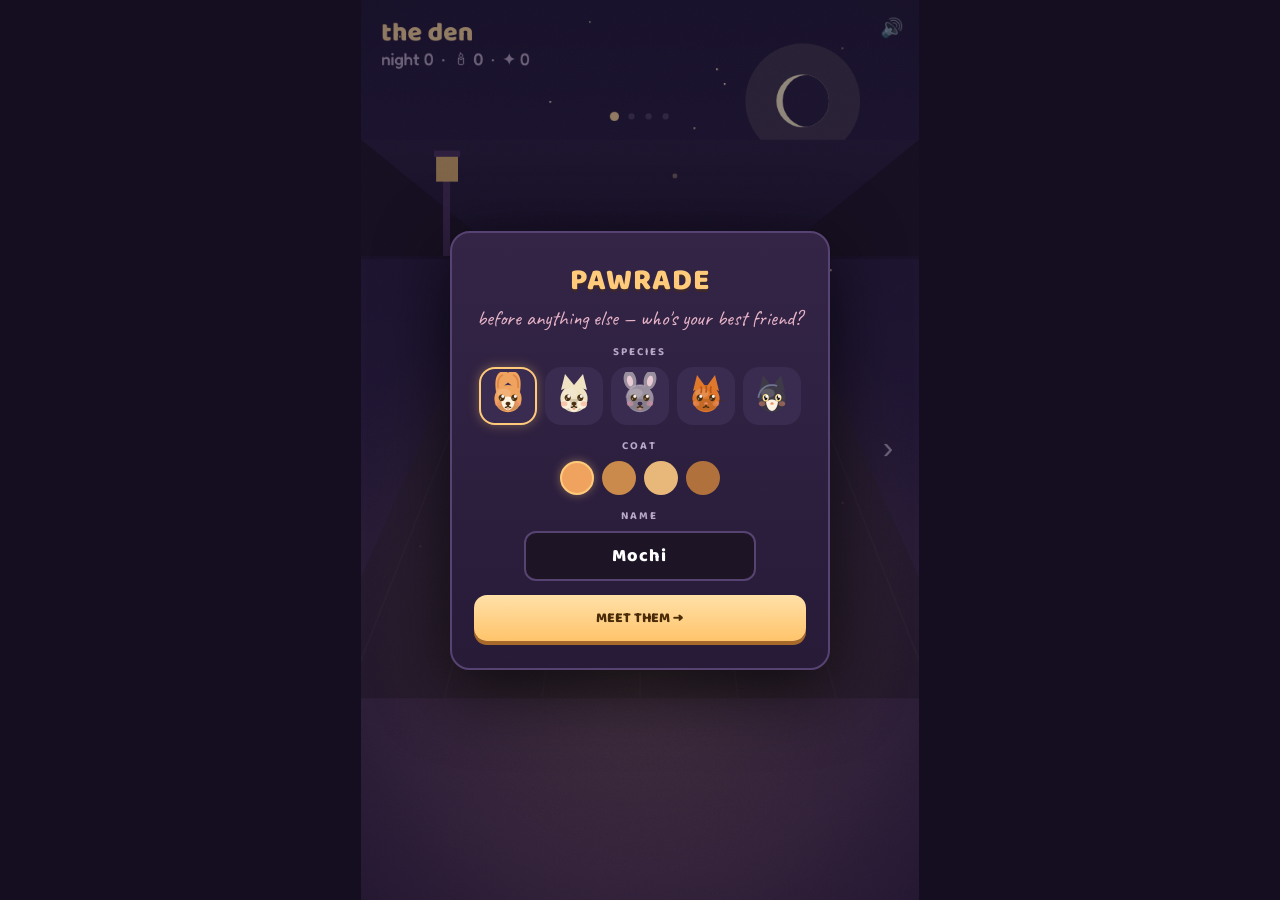
==== index.html @ 3a16ad2f "Cuteness pass on pets + fix den overlap/crowding - drawPet: big glossy catchlit eyes, rounder head, " ====
<!doctype html><html lang="en"><head><meta charset="utf-8"><meta name="viewport" content="width=device-width,initial-scale=1,maximum-scale=1,user-scalable=no"><title>PAWRADE - your pets, in a bedtime parade</title><meta property="og:title" content="PAWRADE"><meta property="og:description" content="The whole world gets the same parade of pets. Link them home. Tuck them in before the sleepies win."><link rel="preconnect" href="https://fonts.googleapis.com"><link href="https://fonts.googleapis.com/css2?family=Baloo+2:wght@600;700;800&family=Fredoka:wght@400;500;600&family=Caveat:wght@500;700&display=swap" rel="stylesheet"><style>:root { --honey:#ffca7a; --plum:#33244e; --deep:#1d1526; --ink:#f6efe6; --dim:#b9a9c9; --pink:#e8b4c8; --panel:#2a1d3d; --line:#574371; }
* { box-sizing:border-box; margin:0; padding:0; }
html,body { height:100%; overflow:hidden; }
body { background:#150e20; font-family:'Fredoka','Segoe UI',sans-serif; }
#game-root { position:fixed; inset:0; display:flex; align-items:center; justify-content:center; }
#stage { position:relative; }
#cv { display:block; width:100%; height:100%; touch-action:none; }
.fx { position:absolute; inset:0; pointer-events:none; }
#vig { background:radial-gradient(120% 96% at 50% 44%, transparent 55%, rgba(8,4,14,.55) 100%); }
#grain { opacity:.05; mix-blend-mode:overlay; }

/* ---- bottom action bar (den + play) ---- */
#bar { position:absolute; left:5%; right:5%; bottom:1.6%; display:flex; flex-direction:column; gap:6px; }
#whisper { position:absolute; left:5%; right:5%; bottom:20.5%; z-index:3; pointer-events:none; text-align:center; font-family:'Caveat',cursive; font-size:clamp(15px,2.6vh,24px); color:var(--pink); min-height:1.2em; opacity:.95; text-shadow:0 2px 8px rgba(0,0,0,.7); transition:opacity .6s; }
#whisper.den { bottom:34.6%; }
.bigbtn { border:none; border-radius:16px; padding:13px 0; text-align:center; font-family:'Baloo 2',sans-serif; font-weight:800; font-size:clamp(13px,2.2vh,18px); color:#4a2c08; background:linear-gradient(#ffe0a8,#ffc46b); box-shadow:0 5px 0 #a86a2a, 0 0 22px rgba(255,196,107,.3); cursor:pointer; transition:transform .09s; }
.bigbtn:active { transform:translateY(3px); box-shadow:0 2px 0 #a86a2a; }
.bigbtn.armed { background:linear-gradient(#ffb9c8,#e8879e); color:#4a0f22; box-shadow:0 5px 0 #a04a63, 0 0 24px rgba(232,135,158,.4); }
.bigbtn.soft { background:#3a2b50; color:#d9c9ea; box-shadow:0 4px 0 #241830; border:1.5px solid var(--line); font-size:clamp(11px,1.8vh,15px); padding:10px 0; }
.hidden { display:none !important; }
#bar-icons { display:flex; gap:6px; }
.iconbtn { flex:1; background:#3a2b50; border:1.5px solid var(--line); border-radius:14px; padding:7px 2px 6px; display:flex; flex-direction:column; align-items:center; gap:1px; cursor:pointer; box-shadow:0 3px 0 #241830; transition:transform .09s; }
.iconbtn:active { transform:translateY(2px); box-shadow:0 1px 0 #241830; }
.iconbtn .ic { font-size:clamp(17px,2.6vh,21px); line-height:1.1; }
.iconbtn .lb { font-size:clamp(9px,1.4vh,11px); color:var(--dim); font-family:'Baloo 2',sans-serif; font-weight:700; letter-spacing:.3px; }
#care { position:absolute; left:5%; right:5%; bottom:26%; display:flex; gap:8px; }
.chip { flex:1; background:rgba(42,29,61,.88); border:2px solid var(--line); border-radius:14px; padding:8px 4px; text-align:center; cursor:pointer; transition:transform .09s; }
.chip:active { transform:scale(.96); }
.chip .ic { font-size:20px; }
.chip .lb { font-size:10px; color:var(--dim); font-family:'Baloo 2',sans-serif; font-weight:700; letter-spacing:.5px; margin-top:2px; }
.chip.ready { border-color:var(--honey); box-shadow:0 0 12px rgba(255,202,122,.35); }
.chip.ready .lb { color:var(--honey); }

/* ---- modals: blankets, they unroll from below ---- */
.overlay { position:absolute; inset:0; display:flex; align-items:center; justify-content:center; z-index:6; background:rgba(13,8,21,.45); opacity:1; transition:opacity .3s; }
.overlay.hidden2 { opacity:0; pointer-events:none; }
.modal { background:linear-gradient(#342547,#271b38); color:var(--ink); border:2px solid var(--line); border-radius:20px; padding:24px 22px 20px; width:min(380px,90%); max-height:94%; overflow-y:auto; text-align:center; box-shadow:0 18px 70px rgba(0,0,0,.7); transform:translateY(0); transition:transform .45s cubic-bezier(.2,.9,.25,1.05); }
.overlay.hidden2 .modal { transform:translateY(60px); }
.logo { font-family:'Baloo 2',sans-serif; font-weight:800; font-size:30px; color:var(--honey); letter-spacing:1px; text-shadow:0 3px 0 rgba(74,44,8,.4); }
.tag { font-family:'Caveat',cursive; font-size:21px; color:var(--pink); margin-bottom:12px; }
.btn { display:block; width:100%; border:none; border-radius:13px; padding:12px 10px; font-family:'Baloo 2',sans-serif; font-weight:800; font-size:14px; cursor:pointer; margin:7px 0; transition:transform .09s; }
.btn:active { transform:translateY(2px); }
.btn.gold { background:linear-gradient(#ffe0a8,#ffc46b); color:#4a2c08; box-shadow:0 4px 0 #a86a2a; }
.btn.dim2 { background:#3a2b50; color:#d9c9ea; border:1.5px solid var(--line); box-shadow:0 3px 0 #241830; }
.howto { font-size:14px; color:#d9c9ea; text-align:left; line-height:1.6; margin:10px 2px 4px; }
.howto b { color:var(--honey); }
.bigscore { font-family:'Baloo 2',sans-serif; font-weight:800; font-size:52px; line-height:1.1; color:#fff; text-shadow:0 3px 0 #4a3563; }
.subline { font-size:15px; color:var(--dim); margin:2px 0 8px; }
.subline.hand { font-family:'Caveat',cursive; font-size:20px; color:var(--pink); }
.statrow { display:flex; justify-content:center; gap:24px; margin:10px 0 4px; }
.statrow .v { font-family:'Baloo 2',sans-serif; font-weight:800; font-size:24px; color:var(--ink); }
.statrow .k { font-size:10.5px; color:var(--dim); letter-spacing:1.5px; font-family:'Baloo 2',sans-serif; font-weight:700; }
.countdown { font-size:13px; color:var(--dim); margin-top:8px; }
#toast { position:absolute; bottom:13%; left:50%; transform:translateX(-50%); background:var(--panel); color:var(--ink); border:1.5px solid var(--honey); padding:9px 22px; border-radius:24px; font-size:15px; opacity:0; transition:opacity .3s; pointer-events:none; z-index:9; }
/* creator */
.crow { display:flex; gap:8px; justify-content:center; margin:6px 0 12px; flex-wrap:wrap; }
.copt { width:58px; height:58px; border-radius:16px; background:#3a2b50; border:2.5px solid transparent; cursor:pointer; display:flex; align-items:center; justify-content:center; }
.copt.on { border-color:var(--honey); box-shadow:0 0 12px rgba(255,202,122,.35); }
.copt canvas { width:48px; height:48px; }
.sw { width:34px; height:34px; border-radius:50%; border:2.5px solid transparent; cursor:pointer; }
.sw.on { border-color:var(--honey); box-shadow:0 0 10px rgba(255,202,122,.4); }
.fieldlbl { font-size:11px; color:var(--dim); font-family:'Baloo 2',sans-serif; font-weight:700; letter-spacing:2px; margin:10px 0 6px; }
#petname { background:#1d1526; border:2px solid var(--line); border-radius:12px; padding:9px 14px; font-family:'Baloo 2',sans-serif; font-weight:800; font-size:18px; color:#fff; text-align:center; width:70%; letter-spacing:1px; outline:none; }
#petname:focus { border-color:var(--honey); }
#shop-list { text-align:left; margin:6px 0; }
.shop-row { display:flex; align-items:center; justify-content:space-between; gap:10px; padding:9px 4px; border-bottom:1px solid #3c2f4e; }
.shop-row.want { background:rgba(255,217,160,.08); border-radius:10px; padding-left:8px; }
.shop-name { font-family:'Baloo 2',sans-serif; font-weight:700; font-size:14px; color:#f6efe6; }
.shop-blurb { font-family:'Fredoka',sans-serif; font-weight:400; font-size:11.5px; color:#b9a9c9; margin-top:1px; }
.shop-buy { flex:0 0 auto; font-family:'Baloo 2',sans-serif; font-weight:800; font-size:13px; padding:7px 12px; border-radius:10px; }
.shop-buy.ok { background:linear-gradient(#ffe0a8,#ffc46b); color:#4a2c08; cursor:pointer; box-shadow:0 3px 0 #a86a2a; }
.shop-buy.no { background:#2a2038; color:#6d6080; }
.shop-buy.owned { background:transparent; color:#8fd0a4; }
#slot-choices { display:flex; gap:10px; justify-content:center; margin:12px 0; }
.slot-choice { width:100px; height:100px; border-radius:14px; background:#2a1d3d; border:2px solid var(--line); cursor:pointer; transition:transform .09s; }
.slot-choice:active { transform:scale(.95); }
.slot-choice.on { border-color:var(--honey); box-shadow:0 0 14px rgba(255,202,122,.45); }
#wardrobe-list { display:flex; flex-wrap:wrap; gap:7px; justify-content:center; margin:6px 0; }
.ward-chip { display:flex; flex-direction:column; align-items:center; gap:3px; padding:8px 10px; border-radius:12px; background:#2a1d3d; border:2px solid var(--line); cursor:pointer; min-width:88px; transition:transform .08s; }
.ward-chip:active { transform:scale(.95); }
.ward-chip.worn { border-color:var(--honey); box-shadow:0 0 12px rgba(255,202,122,.35); }
.ward-chip.previewing { border-color:#7fb8e8; border-style:dashed; box-shadow:0 0 12px rgba(127,184,232,.35); }
.ward-name { font-family:'Baloo 2',sans-serif; font-weight:700; font-size:12.5px; color:#f6efe6; }
.ward-badge { font-family:'Baloo 2',sans-serif; font-weight:800; font-size:11px; padding:2px 8px; border-radius:8px; }
.ward-badge.ok { background:transparent; color:#8fd0a4; }
.ward-badge.buy { background:linear-gradient(#ffe0a8,#ffc46b); color:#4a2c08; }
.ward-badge.no { background:#2a2038; color:#6d6080; }
.ward-badge.lock { background:#2a2038; color:#8f7bb0; }
.tutpulse { animation:tutpulse 1.1s ease-in-out infinite !important; }
@keyframes tutpulse { 0%,100% { box-shadow:0 0 0 0 rgba(255,217,160,.0), 0 4px 0 #a86a2a; transform:scale(1); } 50% { box-shadow:0 0 26px 6px rgba(255,217,160,.55), 0 4px 0 #a86a2a; transform:scale(1.04); } }
</style></head><body><div id="game-root">
  <div id="stage">
    <canvas id="cv" width="720" height="1160"></canvas>
    <div class="fx" id="grain"></div>
    <div class="fx" id="vig"></div>

    <div id="care" class="hidden">
      <div class="chip" id="chip-feed"><div class="ic">&#127831;</div><div class="lb">FEED</div></div>
      <div class="chip" id="chip-play"><div class="ic">&#129526;</div><div class="lb">PLAY</div></div>
      <div class="chip" id="chip-gift"><div class="ic">&#127873;</div><div class="lb">GIFT</div></div>
    </div>

    <div id="whisper"></div>
    <div id="bar">
      <button class="bigbtn hidden" id="btn-parade">&#128062; TODAY'S PAWRADE #<span id="day-num"></span></button>
      <button class="bigbtn hidden" id="btn-map">&#127968; THE NEIGHBORHOOD</button>
      <div id="bar-icons" class="hidden">
        <button class="iconbtn" id="btn-wardrobe"><span class="ic">&#128087;</span><span class="lb">wardrobe</span></button>
        <button class="iconbtn" id="btn-dreams"><span class="ic">&#128214;</span><span class="lb">dreams</span></button>
        <button class="iconbtn" id="btn-shop"><span class="ic">&#128715;</span><span class="lb">furnish</span><span id="shop-dl" hidden>0</span></button>
        <button class="iconbtn" id="btn-practice"><span class="ic">&#127769;</span><span class="lb">stroll</span><span class="lb" id="stroll-hearts" style="color:#7fb8e8;font-size:10px;letter-spacing:1px"></span></button>
      </div>
      <button class="bigbtn hidden" id="btn-tuck">&#128716; TUCK THEM IN &middot; 0</button>
    </div>

    <div class="overlay hidden2" id="night-ov">
      <div class="modal">
        <div class="logo" id="night-title" style="font-size:24px">NIGHT 1</div>
        <div class="tag" id="night-obj">objective</div>
        <div id="night-moons" style="font-size:30px;letter-spacing:6px;margin:4px 0">&middot;&middot;&middot;</div>
        <div class="subline" id="night-best"></div>
        <button class="btn gold" id="btn-night-play">&#128062; PLAY THIS NIGHT</button>
        <button class="btn dim2" id="btn-night-close">back to the map</button>
      </div>
    </div>

    <div class="overlay hidden2" id="demo-ov">
      <div class="modal" style="width:min(400px,92%)">
        <canvas id="demo-cv" width="360" height="230" style="width:100%;border-radius:16px;display:block"></canvas>
        <div class="logo" id="demo-title" style="font-size:21px;margin-top:12px">the parade</div>
        <div class="subline hand" id="demo-line" style="font-size:19px;min-height:2.2em">&nbsp;</div>
        <div id="demo-dots" style="letter-spacing:8px;font-size:15px;color:#8f7bb0;margin:2px 0 8px">&bull; &bull; &bull; &bull;</div>
        <button class="btn gold" id="demo-next">next &#8594;</button>
        <button class="btn dim2" id="demo-skip" style="padding:8px;font-size:12px">skip the tour</button>
      </div>
    </div>

    <div class="overlay hidden2" id="wardrobe-ov">
      <div class="modal" style="width:min(400px,92%)">
        <div class="logo" id="wardrobe-title" style="font-size:21px">the wardrobe</div>
        <canvas id="wardrobe-cv" width="200" height="180" style="width:200px;height:180px;display:block;margin:8px auto;border-radius:16px"></canvas>
        <div id="wardrobe-preview-bar" class="hidden" style="display:flex;gap:8px;justify-content:center;margin:0 0 8px">
          <button class="btn dim2" id="wardrobe-put-back" style="margin:0;flex:1;padding:9px">put it back</button>
          <button class="btn gold" id="wardrobe-confirm-buy" style="margin:0;flex:1;padding:9px">buy &middot; &#10022; <span id="wardrobe-buy-cost">0</span></button>
        </div>
        <div id="wardrobe-list"></div>
        <button class="btn dim2" id="wardrobe-close" style="margin-top:10px">done</button>
      </div>
    </div>

    <div class="overlay hidden2" id="founder-ov">
      <div class="modal" style="width:min(400px,92%)">
        <div class="logo" style="font-size:22px">the founder pack &#128155;</div>
        <div id="founder-body">
          <div class="tag">one&#8209;time &middot; $3.99 &middot; yours forever</div>
          <div class="howto">
            <b>the founder crown</b> &mdash; a little gold, always.<br>
            <b>a golden den</b> &mdash; your whole home glows.<br>
            <b>the founder paw</b> &mdash; &#128062;&#128155; on every story you share.<br>
            <b>our whole thanks</b> &mdash; you keep the lanterns lit.
          </div>
          <div class="subline" style="margin:8px 2px">no loot boxes. no paid energy. no ads. no pay&#8209;to&#8209;win &mdash; ever. just this, once.</div>
          <div class="subline hand" style="font-size:16px">get your code at <b id="founder-url">pawrade.pages.dev/founder</b>, then paste it:</div>
          <input id="founder-code" maxlength="24" placeholder="PAW-XXXXX" autocomplete="off" style="background:#1d1526;border:2px solid #574371;border-radius:12px;padding:9px 14px;font-family:'Baloo 2',sans-serif;font-weight:800;font-size:16px;color:#fff;text-align:center;width:70%;letter-spacing:2px;outline:none;margin:6px 0;text-transform:uppercase">
          <button class="btn gold" id="founder-redeem">redeem</button>
          <div class="subline hand" id="founder-msg" style="min-height:1.3em;margin-top:4px"></div>
        </div>
        <div id="founder-thanks" class="hidden">
          <div class="tag hand" style="font-size:23px">you&rsquo;re a founder. thank you &mdash; truly. &#128155;</div>
          <div class="howto">the founder crown is in your wardrobe, your den glows gold, and every story you share wears the founder paw.</div>
        </div>
        <button class="btn dim2" id="founder-close" style="margin-top:10px">close</button>
      </div>
    </div>

    <div class="overlay hidden2" id="slot-ov">
      <div class="modal" style="width:min(400px,92%)">
        <div class="logo" id="slot-title" style="font-size:21px">the rug</div>
        <div class="tag" id="slot-cost">&#10022; 40 &middot; pick a style</div>
        <div id="slot-choices">
          <canvas class="slot-choice" data-i="0" width="100" height="100"></canvas>
          <canvas class="slot-choice" data-i="1" width="100" height="100"></canvas>
          <canvas class="slot-choice" data-i="2" width="100" height="100"></canvas>
        </div>
        <button class="btn dim2" id="slot-close">not now</button>
      </div>
    </div>

    <div class="overlay hidden2" id="dreams-ov">
      <div class="modal" style="width:min(400px,92%)">
        <div class="logo" style="font-size:22px">the dreams</div>
        <div class="tag">everyone you can raise &mdash; and the ones still to come.</div>
        <canvas id="dreams-cv" width="360" height="500" style="width:100%;border-radius:14px;display:block;margin:6px 0"></canvas>
        <div class="subline" id="dreams-sub"></div>
        <div class="subline hand" id="dreams-hint" style="font-size:17px;min-height:1.2em"></div>
        <button class="btn dim2" id="btn-dreams-close" style="margin-top:8px">back to the den</button>
      </div>
    </div>

    <div class="overlay hidden2" id="shop-ov">
      <div class="modal">
        <div class="logo" style="font-size:22px">the den shop</div>
        <div class="tag" id="shop-dl2">&#10022; 0 dreamlight</div>
        <div id="shop-list"></div>
        <button class="btn dim2" id="btn-shop-close" style="margin-top:12px">back to the den</button>
      </div>
    </div>

    <div class="overlay hidden2" id="creator-ov">
      <div class="modal">
        <div class="logo">PAWRADE</div>
        <div class="tag">before anything else &mdash; who's your best friend?</div>
        <div class="fieldlbl">SPECIES</div>
        <div class="crow" id="c-species"></div>
        <div class="fieldlbl">COAT</div>
        <div class="crow" id="c-coat"></div>
        <div class="fieldlbl">NAME</div>
        <input id="petname" maxlength="12" value="Mochi" autocomplete="off">
        <button class="btn gold" id="btn-meet" style="margin-top:14px">MEET THEM &#8594;</button>
      </div>
    </div>

    <div class="overlay hidden2" id="end-ov">
      <div class="modal">
        <div class="logo" id="end-title" style="font-size:24px">TUCKED IN</div>
        <div class="subline" id="end-run"></div>
        <div class="bigscore" id="end-score">0</div>
        <div class="subline hand" id="end-note"></div>
        <div class="subline" id="end-parade"></div>
        <div class="statrow">
          <div><div class="v" id="st-days">0</div><div class="k">NIGHTS</div></div>
          <div><div class="v" id="st-streak">0</div><div class="k">STREAK</div></div>
          <div><div class="v" id="st-best">0</div><div class="k">BEST</div></div>
        </div>
        <button class="btn gold" id="btn-copy">&#128203; COPY TONIGHT'S STORY</button>
        <button class="btn gold hidden" id="btn-end-map">&#127968; THE NEIGHBORHOOD &#8594;</button>
        <button class="btn dim2" id="btn-again">another stroll</button>
        <button class="btn dim2" id="btn-home">back to the den</button>
        <div class="countdown" id="end-count"></div>
      </div>
    </div>

    <div class="overlay hidden2" id="leave-ov">
      <div class="modal" style="width:min(360px,90%)">
        <div class="logo" id="leave-title" style="font-size:21px">leave for now?</div>
        <div class="tag" id="leave-note">nothing lost &mdash; come back whenever.</div>
        <button class="btn dim2" id="leave-stay">keep playing</button>
        <button class="btn gold" id="leave-go">leave</button>
      </div>
    </div>

    <div class="overlay hidden2" id="glowup-ov">
      <div class="modal" style="width:min(380px,92%)">
        <div class="logo" style="font-size:21px" id="glowup-title">the glow-up</div>
        <canvas id="glowup-cv" width="300" height="170" style="width:100%;border-radius:14px;display:block;margin:8px 0"></canvas>
        <div class="subline hand" id="glowup-line" style="font-size:17px"></div>
        <button class="btn gold" id="glowup-copy">&#128203; copy their story</button>
        <button class="btn dim2" id="glowup-close">aww &#128155;</button>
      </div>
    </div>

    <div class="overlay hidden2" id="rescue-ov">
      <div class="modal">
        <div class="tag" style="font-size:24px" id="rescue-head">someone's outside&hellip;</div>
        <canvas id="rescue-cv" width="280" height="200" style="width:100%;border-radius:14px"></canvas>
        <div class="subline hand" id="rescue-line" style="margin-top:8px"></div>
        <input id="rescuename" maxlength="12" value="Penguin" autocomplete="off" style="background:#1d1526;border:2px solid #574371;border-radius:12px;padding:8px 14px;font-family:'Baloo 2',sans-serif;font-weight:800;font-size:16px;color:#fff;text-align:center;width:60%;outline:none;margin-top:6px">
        <button class="btn gold" id="btn-adopt" style="margin-top:12px">&#127968; TAKE THEM HOME</button>
      </div>
    </div>

    <div id="toast"></div>
  </div>
</div>
<script>var SPRITES={};/* PAWRADE - Phase A+M+Sleepies. Built under the Craft Bible.
   Link-to-MERGE core: paths hug into the next growth stage. Final stages graduate to the den.
   THE SLEEPIES are the antagonist: yawns drift, pets doze, merges wake neighbors, a full nap ends the run.
   Zero backend, zero runtime tokens, outcomes deterministic per play. Corgis 8% slower (the legs). */
(function () {
'use strict';

// ============ CONFIG ============
var W = 720, H = 1160;
var COLS = 6, ROWS = 7, CELL = 96, GRID_X = (W - COLS * CELL) / 2, GRID_Y = 258;
var DECK_SIZE = 84, MIN_CHAIN = 3;
var EPOCH_Y = 2026, EPOCH_M = 6, EPOCH_D = 9;
var BREEDS = ['corgi', 'shiba', 'frenchie', 'tabby', 'tux'];
var VOID_RATE = 0.035;
var STAGE_MULT = [0, 1, 3, 9];
var STAGE_R = [0, 32, 40, 47];
var STAGE_NAME = {
  corgi:   ['', 'pup', 'corgi', 'THE LOAF'],
  shiba:   ['', 'pup', 'shiba', 'CLOUD'],
  frenchie:['', 'pup', 'frenchie', 'THE GREMLIN'],
  tabby:   ['', 'kitten', 'cat', 'LONGCAT'],
  tux:     ['', 'kitten', 'cat', 'THE CHAIRMAN']
};
var YAWN_EVERY = 3;          // every 3rd merge, a yawn drifts through
var YAWN_TARGETS = 2;        // pets it touches
var NAP_FRAC = 0.62;         // this fraction asleep = the nap wins
// five breeds, five color FAMILIES (the three-oranges fix): corgi marmalade / shiba pale-cream / tabby deep-ginger / frenchie grey / tux black
var COATS = {
  corgi:   [['#f0a35e','#d9854a'], ['#c98a4b','#a86a34'], ['#e8b87a','#c49356'], ['#b0713d','#8f5628']],
  shiba:   [['#f0e3c4','#d4c199'], ['#d9853f','#b5662a'], ['#f7efd8','#dccdaa'], ['#3a3540','#28242e']],
  frenchie:[['#9a8f9e','#75697d'], ['#5a5560','#443f4a'], ['#c9bcc7','#a396a8'], ['#8a6a4a','#6e5238']],
  tabby:   [['#e0782c','#b8571a'], ['#a8a4ae','#8a8694'], ['#c9884a','#a86a34'], ['#e8e0d0','#c4bcae']],
  tux:     [['#3f3a48','#2a2732'], ['#3a3540','#2a2530'], ['#443c4a','#302a36'], ['#28242e','#1a1720']]
};
var RIMLIGHT = { tux: 'rgba(160,180,220,.5)', voidcat: 'rgba(160,180,220,.4)', frenchie: 'rgba(220,210,225,.35)' };
// featured breed night \u2014 deterministic, worldwide. featured breed makes up ~42% of tonight's deck (graduation becomes reachable)
function featuredBreed() { return BREEDS[dayNumber() % BREEDS.length]; }
var FURNITURE = [
  { id: 'rug',    name: 'the fireplace rug',  cost: 40,  blurb: 'woven, warm, immediately claimed.' },
  { id: 'fern',   name: 'the window fern',    cost: 60,  blurb: 'nobody waters it. it thrives anyway.' },
  { id: 'lamp',   name: 'the reading lamp',   cost: 90,  blurb: 'a second little pool of warm.' },
  { id: 'cushion',name: 'the good cushion',   cost: 150, blurb: 'there will be arguments over this.' },
  { id: 'hearth', name: 'the hearth',         cost: 250, blurb: 'the den finally has a heartbeat.' }
];
// ============ THE RESCUE RITUAL ============
// vulnerable, never suffering (law: no sickness/pain/danger). the arc is TRUST, not survival \u2014 a multi-day
// comeback loop that fills once per real day you show up, not something that can be rushed or lost.
var RESCUE_POOL = [
  { breed: 'tux',      coat: 0, suggest: 'Penguin', trait: null,
    found: 'a soggy little tuxedo cat, found under the porch. she has opinions about the rain.' },
  { breed: 'corgi',    coat: 0, suggest: 'Biscuit',  trait: null,
    found: 'a corgi pup who won\u2019t stop watching you from behind the fence. hasn\u2019t decided about you yet.' },
  { breed: 'shiba',    coat: 0, suggest: 'Maple',    trait: null,
    found: 'a shiba hiding in the hedge, one ear still full of leaves. very suspicious of the whole situation.' },
  { breed: 'tabby',    coat: 0, suggest: 'Ginger',   trait: 'patch',
    found: 'a scruffy one-eyed tabby, keeping a very dashing watch from a safe distance.' },
  { breed: 'frenchie', coat: 0, suggest: 'Waffle',   trait: 'cart',
    found: 'a frenchie pup with a determined little wobble in her back legs. zero patience for pity.' },
  { breed: 'voidcat',  coat: 0, suggest: 'Whisper',  trait: null,
    found: 'something small and dark, watching from the shadows. she blinks first, eventually.' }
];
function rescueStage(trust) { return trust >= 85 ? 3 : trust >= 55 ? 2 : trust >= 25 ? 1 : 0; } // hiding / watching / approaching / home
var RESCUE_STAGE_WORD = ['still hiding', 'watching you', 'coming closer', 'home, for good \ud83d\udc9b'];
var pendingArrivalProfile = null, pendingGlowRescue = -1, curFeaturedRescue = -1;
var DEN_RESCUE_X = 566, DEN_RESCUE_Y = 688;
function nextRescueProfile() { return RESCUE_POOL[Math.min(save.rescues.length, RESCUE_POOL.length - 1)]; }
// once per REAL calendar day the daily is completed \u2014 ties the arc to actually coming back, not to grinding
function advanceRescueRitual() {
  if (!save.rescues.length) { pendingArrivalProfile = RESCUE_POOL[0]; return; }
  if (save.rescues.length < RESCUE_POOL.length && save.nightsPlayed % 5 === 0) { pendingArrivalProfile = nextRescueProfile(); }
  for (var i = 0; i < save.rescues.length; i++) {
    var r = save.rescues[i];
    if (r.trust < 100) {
      r.trust = Math.min(100, r.trust + 22);
      if (r.trust >= 85 && !r.homeCelebrated) { r.homeCelebrated = true; pendingGlowRescue = i; }
      break; // only the OLDEST still-growing trust advances \u2014 they settle in one at a time
    }
  }
  persist();
}
var SCALE_HZ = [349.23, 392.0, 440.0, 523.25, 587.33, 698.46, 784.0, 880.0, 1046.5];
var WHISPERS = {
  denDay:   ['the den smells like warm bread today.', 'somebody hid the yarn again.', 'a good day for growing, probably.'],
  denNight: ['everyone is pretending to be asleep.', 'the lantern hums its one note.', 'the moon checked in on the den. all fine.'],
  boardStart: ['the whole world got these exact friends today.', 'everyone starts small tonight. everyone.'],
  strollStart: ['the strays are lining up for a stroll.'],
  linkBig:  ['that is a lot of paws holding paws.', 'the hug is getting ambitious.'],
  yawn:     ['a yawn drifts by...', 'someone started it. now look.', 'the sleepies are spreading.'],
  wake:     ['the hug woke the neighbors. they have opinions.', 'up! up! there is growing to do.'],
  sleepyBoard: ['the room is getting very sleepy...', 'so many little snores.'],
  armDeck:  ['...the night is still young.', '...there are friends left in the crowd.'],
  armStage: ['...{X} is one hug away.'],
  armLast:  ['...quit now? with one hug left?'],
  nap:      ['the nap won. it usually does, eventually.', 'everyone is asleep. it is honestly adorable. half the pot though.'],
  tucked:   ['smart. warm. a little boring. perfect.', 'the blanket does its one great trick.'],
  grown:    ['three {a} hugged so hard they became a {b}.'],
  graduated: ['{X} is complete. they are going home.'],
  featured: ['tonight the {X}s came out in force.', 'a good night to raise a {X}.'],
  star:     ['a lucky star settled in. run a hug through it.', 'ooh \u2014 a wishing star. quick, before it drifts off.'],
  starHit:  ['the wishing star DOUBLED it. \u2726\u2726'],
  beatBot:  ['you out-hugged the sleepy bot. \ud83c\udfc6', 'the bot naps in shame.'],
  loseBot:  ['the sleepy bot got you tonight. get it tomorrow.']
};

// ============ STORAGE ============
var store = (function () {
  var mem = {};
  function get(k, d) { try { var v = localStorage.getItem(k); return v === null ? d : JSON.parse(v); } catch (e) { return (k in mem) ? mem[k] : d; } }
  function set(k, v) { try { localStorage.setItem(k, JSON.stringify(v)); } catch (e) { mem[k] = v; } }
  return { get: get, set: set };
})();
var SAVE_KEY = 'pawrade-v1';
var save = store.get(SAVE_KEY, {
  pet: null, rescues: [], streak: 0, lastDay: 0, nightsPlayed: 0, best: 0, bestParade: 0,
  dreamlight: 0, muted: false, daily: {}, care: { feed: 0, play: 0, gift: 0 }
});
// migrate: old builds stored save.nights as a play-counter number; it is now the Neighborhood map
if (typeof save.nights === 'number') { save.nightsPlayed = save.nights; save.nights = {}; }
save.nightsPlayed = save.nightsPlayed || 0;
save.graduates = save.graduates || {};   // breed -> count (they live in the den)
save.furniture = save.furniture || {};   // id -> true (owned den decor)
save.nights = (save.nights && typeof save.nights === 'object') ? save.nights : {}; // night id -> { moons, best }
save.seen = save.seen || {};             // 'breed+stage' -> true (the dreams album)
save.rooms = save.rooms || { den: true };// unlocked rooms of the home
save.home = save.home || {};             // roomId -> { slotId: styleIndex }  (placed decor)
save.owned = save.owned || {};           // accessoryId -> true (wardrobe you own)
save.albumRewards = save.albumRewards || {}; // breed -> true (stage-3 reward claimed)
save.legends = save.legends || {};       // legendId -> true (one-of-a-kind friends)
save.rareGrads = save.rareGrads || {};   // breed -> coatIdx (rare-coat majestic raised)
save.botBeats = save.botBeats || 0;      // dailies where you out-hugged the bot (gilded corgi chase)
if (save.strollEnergy == null) save.strollEnergy = 3;   // stroll hearts \u2014 daily & the neighborhood are ALWAYS unlimited, only strolls tucker out
if (save.strollEnergyT == null) save.strollEnergyT = Date.now();
if (save.founder === undefined) save.founder = false; // the one-time founder pack (supporter)
if (save.pet) { if (save.pet.mood == null) save.pet.mood = 82; if (save.pet.moodT == null) save.pet.moodT = Date.now(); if (save.pet.bond == null) save.pet.bond = 0; }
if (save.demoSeen === undefined) save.demoSeen = false;
if (save.tutDone === undefined) save.tutDone = false;
// migrate: rescues adopted before the trust arc existed are grandfathered in as already-home (fair \u2014 they were never asked to wait)
for (var mri = 0; mri < save.rescues.length; mri++) { var mr = save.rescues[mri]; if (mr.trust == null) mr.trust = 100; if (mr.homeCelebrated == null) mr.homeCelebrated = true; if (mr.trait === undefined) mr.trait = null; }
function persist() { store.set(SAVE_KEY, save); }

// ============ RNG / TIME ============
function hashStr(s) { var h = 1779033703 ^ s.length; for (var i = 0; i < s.length; i++) { h = Math.imul(h ^ s.charCodeAt(i), 3432918353); h = (h << 13) | (h >>> 19); } return (h >>> 0); }
function mulberry32(a) { return function () { a |= 0; a = (a + 0x6D2B79F5) | 0; var t = Math.imul(a ^ (a >>> 15), 1 | a); t = (t + Math.imul(t ^ (t >>> 7), 61 | t)) ^ t; return ((t ^ (t >>> 14)) >>> 0) / 4294967296; }; }
function startOfToday() { var n = new Date(); return new Date(n.getFullYear(), n.getMonth(), n.getDate()).getTime(); }
function dayNumber() { return Math.max(1, Math.floor((startOfToday() - new Date(EPOCH_Y, EPOCH_M, EPOCH_D).getTime()) / 864e5) + 1); }
function isNight() { var h = new Date().getHours(); return h >= 21 || h < 6; }
function moonPhase() { var synodic = 29.53058867; var days = (Date.now() - Date.UTC(2000, 0, 6, 18, 14)) / 864e5; return ((days / synodic) % 1 + 1) % 1; }
function pick(rng, arr) { return arr[Math.floor(rng() * arr.length)]; }
function whisperOf(pool) { return pool[Math.floor(Math.random() * pool.length)]; }

// ============ AUDIO ============
var AC = null, master = null, lastThud = 0;
function audio() {
  if (save.muted) return null;
  if (!AC) { try { AC = new (window.AudioContext || window.webkitAudioContext)(); master = AC.createGain(); master.gain.value = 0.42; master.connect(AC.destination); } catch (e) { return null; } }
  if (AC.state === 'suspended') AC.resume();
  return AC;
}
function mallet(freq, when, gain, dur) {
  var ac = audio(); if (!ac) return;
  var t0 = ac.currentTime + (when || 0);
  var lull = isNight();
  if (lull) { gain = (gain || 0.2) * 0.7; dur = (dur || 0.5) * 1.5; }
  var o = ac.createOscillator(), o2 = ac.createOscillator(), g = ac.createGain(), f = ac.createBiquadFilter();
  o.type = 'triangle'; o.frequency.value = freq;
  o2.type = 'sine'; o2.frequency.value = freq * 2.004;
  f.type = 'lowpass'; f.frequency.value = lull ? 1400 : 3800;
  g.gain.setValueAtTime(0.0001, t0);
  g.gain.linearRampToValueAtTime(gain || 0.2, t0 + 0.006);
  g.gain.exponentialRampToValueAtTime(0.0001, t0 + (dur || 0.5));
  o.connect(g); o2.connect(g); g.connect(f); f.connect(master);
  o.start(t0); o2.start(t0); o.stop(t0 + (dur || 0.5) + 0.05); o2.stop(t0 + (dur || 0.5) + 0.05);
}
function noisePuff(when, gain, freq) {
  var ac = audio(); if (!ac) return;
  var t0 = ac.currentTime + (when || 0);
  var len = Math.floor(ac.sampleRate * 0.09), buf = ac.createBuffer(1, len, ac.sampleRate), d = buf.getChannelData(0);
  for (var i = 0; i < len; i++) d[i] = (Math.random() * 2 - 1) * (1 - i / len);
  var src = ac.createBufferSource(); src.buffer = buf;
  var f = ac.createBiquadFilter(); f.type = 'bandpass'; f.frequency.value = freq || 800;
  var g = ac.createGain(); g.gain.value = gain || 0.12;
  src.connect(f); f.connect(g); g.connect(master); src.start(t0);
}
var VOICE = {
  corgi: function (st) { mallet(174.6 / (st || 1), 0, 0.22, 0.14); noisePuff(0, 0.06, 400); },
  shiba: function () { mallet(261.6, 0, 0.14, 0.12); mallet(329.6, 0.07, 0.1, 0.12); },
  frenchie: function () { noisePuff(0, 0.16, 600); noisePuff(0.09, 0.1, 450); },
  tabby: function () { mallet(392, 0, 0.12, 0.16); mallet(523.25, 0.08, 0.12, 0.2); },
  tux: function () { mallet(440, 0, 0.1, 0.3); },
  voidcat: function () { /* the silence IS the joke */ }
};
function uiTick() { mallet(SCALE_HZ[2], 0, 0.08, 0.18); }
function yawnSound() { mallet(196, 0, 0.1, 0.9, true); mallet(147, 0.3, 0.08, 1.1); }
function wakeSound() { mallet(587, 0, 0.1, 0.12); mallet(698, 0.06, 0.1, 0.14); }
function mergeChord(stage) { var base = stage === 3 ? 2 : (stage === 2 ? 1 : 0); mallet(SCALE_HZ[base], 0, 0.18, 0.5); mallet(SCALE_HZ[base + 2], 0.05, 0.16, 0.55); mallet(SCALE_HZ[base + 4], 0.1, 0.14, 0.7); }

// ============ CANVAS / STAGE ============
var cv = document.getElementById('cv'), ctx = cv.getContext('2d');
var stage = document.getElementById('stage');
function fit() { var s = Math.min(window.innerWidth / W, window.innerHeight / H); stage.style.width = (W * s) + 'px'; stage.style.height = (H * s) + 'px'; }
window.addEventListener('resize', fit); fit();
function toWorld(e) { var r = cv.getBoundingClientRect(); return { x: (e.clientX - r.left) * (W / r.width), y: (e.clientY - r.top) * (H / r.height) }; }
(function grain() {
  var g = document.createElement('canvas'); g.width = 160; g.height = 160;
  var gc = g.getContext('2d'), im = gc.createImageData(160, 160);
  for (var i = 0; i < im.data.length; i += 4) { var v = 120 + Math.random() * 135; im.data[i] = v; im.data[i + 1] = v; im.data[i + 2] = v; im.data[i + 3] = 255; }
  gc.putImageData(im, 0, 0);
  document.getElementById('grain').style.background = 'url(' + g.toDataURL() + ')';
})();

// ============ SPRITES (build-time baked art; empty object = 100% parametric fallback) ============
var SPR = (typeof SPRITES !== 'undefined') ? SPRITES : {};
var sprImgs = {};
var SPRITE_BOX = 3.2;    // sprite draw box, in multiples of r
var SPRITE_CY = -0.33;   // vertical centering (parametric pets' visual center sits above origin: tall ears)
function decodeSprites() { for (var k in SPR) { var im = new Image(); im.src = SPR[k]; sprImgs[k] = im; } }

// ============ PET RENDERER ============
// o: {breath, blinkL, blinkR, pupil, sleeping, sad, wet, tilt, stage}
function drawPet(c, breed, coatIdx, x, y, r, o) {
  o = o || {};
  var st = o.stage || 1;
  var coat = o.coatO ? o.coatO : ((breed === 'voidcat') ? ['#232030', '#161320'] : (COATS[breed] ? COATS[breed][coatIdx || 0] : ['#ccc', '#999']));
  var C1 = coat[0], C2 = coat[1];
  var ink = (breed === 'tux' || breed === 'voidcat') ? '#fdf3e0' : '#4a3010';
  var breath = 1 + (o.breath || 0) * 0.02;
  c.save(); c.translate(x, y); c.rotate(o.tilt || 0); c.scale(breath, breath);
  var e = r / 20;
  // ---- illustrated sprite path: baked art wins; parametric below is the fallback ----
  // sleeping pets need their own '<key>s' variant (eyes closed) \u2014 mixed art reads wrong
  var sk = breed + st + (o.sleeping ? 's' : '');
  var si = sprImgs[sk];
  // legends (coatO) and rare coats stay parametric until dedicated variant sprites exist \u2014 wrong-colored art reads broken
  if (!o.coatO && !(coatIdx > 0) && si && si.complete && si.naturalWidth) {
    var sbox = r * SPRITE_BOX;
    c.drawImage(si, -sbox / 2, r * SPRITE_CY - sbox / 2, sbox, sbox);
    if (o.worn && typeof ACCESSORIES !== 'undefined' && ACCESSORIES[o.worn]) ACCESSORIES[o.worn].draw(c, e);
    c.restore();
    return;
  }
  var headRx = (st === 3) ? 14.8 * e : 13.6 * e;   // stage 3 = wider, loafier
  var headRy = (st === 3) ? 14.2 * e : 13.6 * e;   // rounder head = babyish = cuter

  if (st === 3) { // majesty halo floof
    c.fillStyle = C1; c.globalAlpha = 0.25;
    c.beginPath(); c.ellipse(0, 0.6 * e, headRx * 1.18, headRy * 1.16, 0, 0, 7); c.fill();
    c.globalAlpha = 1;
  }
  // ears
  if (breed === 'corgi') {
    c.fillStyle = C1;
    c.beginPath(); c.moveTo(-12 * e, -6 * e); c.quadraticCurveTo(-15 * e, -26 * e, -4 * e, -27 * e); c.quadraticCurveTo(2 * e, -27 * e, 2 * e, -17 * e); c.closePath(); c.fill();
    c.beginPath(); c.moveTo(12 * e, -6 * e); c.quadraticCurveTo(15 * e, -26 * e, 4 * e, -27 * e); c.quadraticCurveTo(-2 * e, -27 * e, -2 * e, -17 * e); c.closePath(); c.fill();
    c.strokeStyle = C2; c.lineWidth = 1.6 * e;
    c.beginPath(); c.moveTo(-10 * e, -10 * e); c.quadraticCurveTo(-11 * e, -21 * e, -5 * e, -23 * e); c.stroke();
    c.beginPath(); c.moveTo(10 * e, -10 * e); c.quadraticCurveTo(11 * e, -21 * e, 5 * e, -23 * e); c.stroke();
  } else if (breed === 'shiba') {
    c.fillStyle = C1;
    c.beginPath(); c.moveTo(-13 * e, -8 * e); c.lineTo(-9 * e, -24 * e); c.lineTo(0, -13 * e); c.closePath(); c.fill();
    c.beginPath(); c.moveTo(13 * e, -8 * e); c.lineTo(9 * e, -24 * e); c.lineTo(0, -13 * e); c.closePath(); c.fill();
  } else if (breed === 'frenchie') {
    c.fillStyle = C1;
    c.beginPath(); c.ellipse(-10 * e, -18 * e, 6.2 * e, 9.6 * e, -0.22, 0, 7); c.fill();
    c.beginPath(); c.ellipse(10 * e, -18 * e, 6.2 * e, 9.6 * e, 0.22, 0, 7); c.fill();
    c.fillStyle = '#e8c9d4';
    c.beginPath(); c.ellipse(-10 * e, -17 * e, 3 * e, 5.4 * e, -0.22, 0, 7); c.fill();
    c.beginPath(); c.ellipse(10 * e, -17 * e, 3 * e, 5.4 * e, 0.22, 0, 7); c.fill();
  } else {
    c.fillStyle = C1;
    c.beginPath(); c.moveTo(-13 * e, -7 * e); c.lineTo(-9 * e, -23 * e); c.lineTo(-1 * e, -12 * e); c.closePath(); c.fill();
    c.beginPath(); c.moveTo(13 * e, -7 * e); c.lineTo(9 * e, -23 * e); c.lineTo(1 * e, -12 * e); c.closePath(); c.fill();
  }
  // head
  c.fillStyle = C1;
  c.beginPath(); c.ellipse(0, 0.6 * e, headRx, headRy, 0, 0, 7); c.fill();
  // rim-light so dark pets read against the dark board
  if (RIMLIGHT[breed]) { c.strokeStyle = RIMLIGHT[breed]; c.lineWidth = 1.8 * e; c.beginPath(); c.ellipse(0, 0.6 * e, headRx, headRy, 0, Math.PI * 1.02, Math.PI * 1.62); c.stroke(); }
  // dimension: soft bottom shade + top-left highlight so pets read round, not flat clip-art
  c.globalAlpha = 0.12; c.fillStyle = '#000';
  c.beginPath(); c.ellipse(0, 0.6 * e + headRy * 0.46, headRx * 0.8, headRy * 0.44, 0, 0, 7); c.fill();
  c.globalAlpha = 0.16; c.fillStyle = '#fff';
  c.beginPath(); c.ellipse(-headRx * 0.3, 0.6 * e - headRy * 0.4, headRx * 0.5, headRy * 0.34, 0, 0, 7); c.fill();
  c.globalAlpha = 1;
  // markings
  if (breed === 'corgi') { c.fillStyle = '#fdf3e0'; c.beginPath(); c.moveTo(-6.5 * e, 2 * e); c.quadraticCurveTo(0, -5 * e, 6.5 * e, 2 * e); c.quadraticCurveTo(7 * e, 10 * e, 0, 12.5 * e); c.quadraticCurveTo(-7 * e, 10 * e, -6.5 * e, 2 * e); c.fill(); }
  if (breed === 'shiba') { c.fillStyle = '#faf0dc'; c.beginPath(); c.arc(-8 * e, 6 * e, 5 * e, 0, 7); c.fill(); c.beginPath(); c.arc(8 * e, 6 * e, 5 * e, 0, 7); c.fill(); c.beginPath(); c.moveTo(-7 * e, 7 * e); c.quadraticCurveTo(0, 12 * e, 7 * e, 7 * e); c.quadraticCurveTo(4 * e, 13.5 * e, 0, 13.5 * e); c.quadraticCurveTo(-4 * e, 13.5 * e, -7 * e, 7 * e); c.fill(); }
  if (breed === 'tabby') { c.strokeStyle = C2; c.lineWidth = 1.7 * e; c.lineCap = 'round';
    c.beginPath(); c.moveTo(-5 * e, -11 * e); c.quadraticCurveTo(-4 * e, -8 * e, -5 * e, -5.5 * e); c.stroke();
    c.beginPath(); c.moveTo(0, -12 * e); c.quadraticCurveTo(1 * e, -9 * e, 0, -6 * e); c.stroke();
    c.beginPath(); c.moveTo(5 * e, -11 * e); c.quadraticCurveTo(4 * e, -8 * e, 5 * e, -5.5 * e); c.stroke();
    if (st === 3) { c.beginPath(); c.moveTo(-headRx + 1 * e, 2 * e); c.lineTo(-headRx + 4.5 * e, 2 * e); c.stroke(); c.beginPath(); c.moveTo(headRx - 1 * e, 2 * e); c.lineTo(headRx - 4.5 * e, 2 * e); c.stroke(); } }
  if (breed === 'tux') { c.fillStyle = '#fdf3e0'; c.beginPath(); c.moveTo(-6 * e, 4 * e); c.quadraticCurveTo(0, -1 * e, 6 * e, 4 * e); c.quadraticCurveTo(5 * e, 12 * e, 0, 13 * e); c.quadraticCurveTo(-5 * e, 12 * e, -6 * e, 4 * e); c.fill();
    if (st === 3) { c.strokeStyle = '#fdf3e0'; c.lineWidth = 1.4 * e; c.beginPath(); c.moveTo(-3 * e, 15 * e); c.lineTo(0, 17.5 * e); c.lineTo(3 * e, 15 * e); c.stroke(); } } // the chairman's little bowtie
  // eyes \u2014 big, round and glossy: the single biggest 'aww' lever. low-set + wide = babyish
  var eyeY = -0.2 * e, gap = 6.3 * e, er = 3.35 * e;
  var px = (o.pupil ? o.pupil.x : 0) * 0.9 * e, py = (o.pupil ? o.pupil.y : 0) * 0.9 * e;
  var serene = (st === 3) && !o.sleeping && !o.sad;
  var gloss = function (cx, cy) { // two catchlights make the eye read wet and alive
    c.fillStyle = 'rgba(255,255,255,.95)'; c.beginPath(); c.arc(cx + er * 0.32, cy - er * 0.42, er * 0.44, 0, 7); c.fill();
    c.fillStyle = 'rgba(255,255,255,.6)'; c.beginPath(); c.arc(cx - er * 0.38, cy + er * 0.34, er * 0.2, 0, 7); c.fill();
  };
  if (o.sleeping) {
    c.strokeStyle = ink; c.lineWidth = 2 * e; c.lineCap = 'round';
    c.beginPath(); c.moveTo(-gap - 2.4 * e, eyeY + e); c.quadraticCurveTo(-gap, eyeY + 3.2 * e, -gap + 2.4 * e, eyeY + e); c.stroke();
    c.beginPath(); c.moveTo(gap - 2.4 * e, eyeY + e); c.quadraticCurveTo(gap, eyeY + 3.2 * e, gap + 2.4 * e, eyeY + e); c.stroke();
  } else if (serene) {
    c.strokeStyle = ink; c.lineWidth = Math.max(2, r * 0.075); c.lineCap = 'round';
    c.beginPath(); c.arc(-gap, eyeY, er, Math.PI * 1.1, Math.PI * 1.9); c.stroke();
    c.beginPath(); c.arc(gap, eyeY, er, Math.PI * 1.1, Math.PI * 1.9); c.stroke();
  } else if (breed === 'tux' || breed === 'voidcat') {
    var ec = (breed === 'voidcat') ? '#ffd76e' : '#ffe08a';
    var blL = o.blinkL && breed !== 'voidcat', blR = o.blinkR && breed !== 'voidcat';
    c.fillStyle = ec;
    if (!blL) { c.beginPath(); c.ellipse(-gap, eyeY, er * 0.94, er * 1.12, 0, 0, 7); c.fill(); }
    if (!blR) { c.beginPath(); c.ellipse(gap, eyeY, er * 0.94, er * 1.12, 0, 0, 7); c.fill(); }
    c.fillStyle = '#131019';
    if (!blL) { c.beginPath(); c.ellipse(-gap + px, eyeY + py, er * 0.5, er * 0.74, 0, 0, 7); c.fill(); }
    if (!blR) { c.beginPath(); c.ellipse(gap + px, eyeY + py, er * 0.5, er * 0.74, 0, 0, 7); c.fill(); }
    if (!blL) gloss(-gap + px * 0.6, eyeY + py * 0.6);
    if (!blR) gloss(gap + px * 0.6, eyeY + py * 0.6);
  } else {
    if (o.blinkL) { c.strokeStyle = ink; c.lineWidth = 1.9 * e; c.lineCap = 'round'; c.beginPath(); c.moveTo(-gap - 2.2 * e, eyeY - 0.3 * e); c.quadraticCurveTo(-gap, eyeY + 1.5 * e, -gap + 2.2 * e, eyeY - 0.3 * e); c.stroke(); }
    else { c.fillStyle = ink; c.beginPath(); c.ellipse(-gap + px, eyeY + py, er * 0.92, er, 0, 0, 7); c.fill(); gloss(-gap + px, eyeY + py); }
    if (o.blinkR) { c.strokeStyle = ink; c.lineWidth = 1.9 * e; c.lineCap = 'round'; c.beginPath(); c.moveTo(gap - 2.2 * e, eyeY - 0.3 * e); c.quadraticCurveTo(gap, eyeY + 1.5 * e, gap + 2.2 * e, eyeY - 0.3 * e); c.stroke(); }
    else { c.fillStyle = ink; c.beginPath(); c.ellipse(gap + px, eyeY + py, er * 0.92, er, 0, 0, 7); c.fill(); gloss(gap + px, eyeY + py); }
  }
  // blush \u2014 big rosy cheeks, low on the face
  if (!o.sleeping) {
    c.fillStyle = (breed === 'frenchie') ? 'rgba(232,150,172,.5)' : 'rgba(246,150,112,.46)';
    c.beginPath(); c.ellipse(-9.9 * e, 5.8 * e, 3.4 * e, 2.5 * e, 0, 0, 7); c.fill();
    c.beginPath(); c.ellipse(9.9 * e, 5.8 * e, 3.4 * e, 2.5 * e, 0, 0, 7); c.fill();
  }
  // nose + mouth \u2014 sit low under the big eyes
  var isDog = (breed === 'corgi' || breed === 'shiba' || breed === 'frenchie');
  c.fillStyle = (breed === 'frenchie') ? '#33254a' : ((breed === 'tux' || breed === 'voidcat' || breed === 'tabby') ? '#f0906a' : '#4a3010');
  c.beginPath(); c.ellipse(0, 5.6 * e, isDog ? 2.4 * e : 1.6 * e, isDog ? 1.9 * e : 1.3 * e, 0, 0, 7); c.fill();
  c.strokeStyle = ink; c.lineWidth = 1.4 * e; c.lineCap = 'round';
  if (o.sad) { c.beginPath(); c.moveTo(-2.6 * e, 10.6 * e); c.quadraticCurveTo(0, 8.6 * e, 2.6 * e, 10.6 * e); c.stroke(); }
  else if (o.sleeping) { c.beginPath(); c.moveTo(-1.6 * e, 9.6 * e); c.quadraticCurveTo(0, 10.6 * e, 1.6 * e, 9.6 * e); c.stroke(); }
  else {
    c.beginPath(); c.moveTo(0, 7.2 * e); c.quadraticCurveTo(0, 9 * e, -2.6 * e, 9.4 * e); c.stroke();
    c.beginPath(); c.moveTo(0, 7.2 * e); c.quadraticCurveTo(0, 9 * e, 2.6 * e, 9.4 * e); c.stroke();
    if (isDog) { c.fillStyle = '#f0906a'; c.beginPath(); c.moveTo(-1.8 * e, 10.2 * e); c.quadraticCurveTo(0, 13.4 * e, 1.8 * e, 10.2 * e); c.closePath(); c.fill(); }
  }
  if (breed === 'tabby' && st < 3) {
    c.strokeStyle = 'rgba(74,48,16,.6)'; c.lineWidth = 0.9 * e;
    c.beginPath(); c.moveTo(-13 * e, 3 * e); c.lineTo(-18 * e, 2.4 * e); c.stroke();
    c.beginPath(); c.moveTo(13 * e, 3 * e); c.lineTo(18 * e, 2.4 * e); c.stroke();
  }
  if (o.wet) { c.strokeStyle = 'rgba(125,184,236,.8)'; c.lineWidth = 1.2 * e; c.beginPath(); c.moveTo(10 * e, -9 * e); c.lineTo(12 * e, -5 * e); c.stroke(); }
  if (breed === 'voidcat') { c.fillStyle = 'rgba(255,255,255,.9)'; c.beginPath(); c.arc(8 * e, -8 * e, 0.9 * e, 0, 7); c.fill(); }
  if (o.worn && typeof ACCESSORIES !== 'undefined' && ACCESSORIES[o.worn]) ACCESSORIES[o.worn].draw(c, e); // V7 wardrobe overlay
  c.restore();
}

// ============ IDLE LIFE ============
function IdleSoul(seed) {
  var rng = mulberry32(seed);
  this.breathP = rng() * 6.28; this.breathS = 3.8 + rng() * 1.4;
  this.nextBlink = performance.now() + 1500 + rng() * 6000;
  this.blinkUntil = 0;
}
IdleSoul.prototype.tick = function (now) { if (now > this.nextBlink) { this.blinkUntil = now + 120; this.nextBlink = now + 4000 + Math.random() * 4000; } };
IdleSoul.prototype.breath = function (now) { return Math.sin(now / 1000 * (6.28 / this.breathS) + this.breathP); };
IdleSoul.prototype.blinking = function (now) { return now < this.blinkUntil; };

// ============ GAME STATE ============
var screenMode = 'den', phase = 'idle';
var grid = [], deck = [], deckPos = 0, yawnRng = null;
var score = 0, longestHug = 0, mergeCount = 0, grownTonight = 0, gradsTonight = [], runMode = 'daily';
var curYawnEvery = 3, curYawnTargets = 2, curNight = 0, curObjective = null, wokenTotal = 0;
var curMask = [];   // this run's fixed obstacle shape \u2014 same every attempt, part of the level's "architecture"
function isBlockedCell(x, y) { return isMaskedCell(curMask, x, y); }
var mapScroll = 0, mapDrag = null;   // Neighborhood map scroll state
var slotPreview = [];                // home slot-chooser preview canvases (populated at boot, before V6 defs)
var wardrobeOpen = false, wardrobeCv, wardrobeCtx;   // V7 dressing room (declared up top \u2014 boot-order safety)
var glowupCv, glowupCtx;                             // the rescue glow-up reveal (declared up top \u2014 boot-order safety)
var wardrobePreview = null;                          // accessory id being TRIED ON, not yet bought \u2014 no more accidental purchases
var petIdle = null, petIdleNext = 0;                 // den pet autonomous idle life
// ============ THE DEN, IN 2.5D ============
// a pseudo-perspective floor: depth 0 (far/back wall) .. 1 (near/front). true WebGL 3D would break the
// single-file zero-dep law, so this is the classic mobile-game trick \u2014 flat sprites that move & scale on
// a projected floor plane, depth-sorted so "further back" always draws behind "closer."
var DEN_FLOOR_TOPY = 330, DEN_FLOOR_BOTY = 900, DEN_FLOOR_TOPHW = 175, DEN_FLOOR_BOTHW = 430;
function denProject(depth, lateral) {
  var y = DEN_FLOOR_TOPY + depth * (DEN_FLOOR_BOTY - DEN_FLOOR_TOPY);
  var hw = DEN_FLOOR_TOPHW + depth * (DEN_FLOOR_BOTHW - DEN_FLOOR_TOPHW);
  return { x: W / 2 + lateral * hw, y: y, scale: 0.58 + depth * 0.62 };
}
// each roamer picks waypoints from its own zone only. the PET owns the centre column as the hero (mid-depth so its
// floating name has clear sky above and its chin clears the whisper below); everyone else lives in the back band,
// pushed to the LEFT/RIGHT so they never share the pet's centre column \u2014 no sprite or label ever converges.
var PET_WP = [{ d: 0.66, l: 0 }, { d: 0.63, l: 0.05 }, { d: 0.69, l: -0.05 }, { d: 0.65, l: 0.03 }];
// graduates keep to the LEFT (one far-back corner, one mid-forward), the rescue owns the RIGHT \u2014 pet owns centre.
var GRAD_L_WP = [{ d: 0.23, l: -0.68 }, { d: 0.26, l: -0.74 }, { d: 0.22, l: -0.62 }, { d: 0.25, l: -0.72 }];
var GRAD_R_WP = [{ d: 0.34, l: -0.42 }, { d: 0.37, l: -0.46 }, { d: 0.32, l: -0.38 }, { d: 0.36, l: -0.44 }];
var RESCUE_WP = [{ d: 0.31, l: 0.44 }, { d: 0.33, l: 0.5 }, { d: 0.29, l: 0.38 }, { d: 0.32, l: 0.46 }];
function wanderInit(d0, l0) { return { d: d0, l: l0, fromD: d0, fromL: l0, toD: d0, toL: l0, t0: 0, dur: 1, pauseUntil: 0, moving: false }; }
function wanderTick(w, now, stagger, wp0) {
  wp0 = wp0 || PET_WP;
  if (!w.pauseUntil) w.pauseUntil = now + stagger;
  if (!w.moving && now > w.pauseUntil) {
    var wp = wp0[(Math.random() * wp0.length) | 0];
    w.fromD = w.d; w.fromL = w.l;
    w.toD = Math.max(0.18, Math.min(0.88, wp.d + (Math.random() - 0.5) * 0.05));
    w.toL = Math.max(-0.82, Math.min(0.82, wp.l + (Math.random() - 0.5) * 0.12));
    w.t0 = now; w.dur = 1900 + Math.random() * 1500; w.moving = true;
  }
  if (w.moving) {
    var p = Math.min(1, (now - w.t0) / w.dur);
    var e = p < 0.5 ? 2 * p * p : 1 - Math.pow(-2 * p + 2, 2) / 2;
    w.d = w.fromD + (w.toD - w.fromD) * e; w.l = w.fromL + (w.toL - w.fromL) * e;
    if (p >= 1) { w.moving = false; w.pauseUntil = now + 4200 + Math.random() * 6800; }
  }
  return w;
}
var petWander = null, gradWander = [null, null], rescueWander = null;
var petScreenPos = { x: 300, y: 618, r: 124 }, rescueScreenPos = { x: 566, y: 688, r: 70 };
var combo = 0, comboT = 0, comboBest = 0, comboPulse = 0, parCrossed = false, lastPlop = 0; // satisfaction layer
var COMBO_WINDOW = 6500;                             // humans need a beat to FIND the next chain \u2014 6.5s keeps streaks reachable
var curRareCoat = 0, starHits = 0;                   // rare friends: tonight's shimmer coat + wishing stars hit this run
var path = [], armed = false, armT = 0;
var pointerPos = { x: W / 2, y: H / 2 };
var walkers = [], callouts = [], sparkles = [], hugFlyers = [];
var botPar = 0, featBreed = null, hitstopUntil = 0, calloutBusyUntil = 0;
var star = null, starMoves = 0, starRng = null;   // the drifting wishing star
var shakeMag = 0, scoreShown = 0, fadeFrom = -9999, scorePulse = 0;
var countdownTimer = null;
var denSouls = { pet: new IdleSoul(11), r0: new IdleSoul(23), g0: new IdleSoul(37), g1: new IdleSoul(51) };
var practiceRng = mulberry32((Math.random() * 1e9) | 0);
var $ = function (id) { return document.getElementById(id); };
function fmt(n) { return n.toLocaleString('en-US'); }

// ---- first-night tutorial + den juice state ----
var tut = { active: false, step: 0, cells: [] };
var flyers = [];        // care items flying to the pet
var petPopT = 0;        // den pet reaction bounce
var tutTimers = [];
function tutSay(list) { // [[text, delayAfterMs], ...] chained
  var d = 0;
  for (var i = 0; i < list.length; i++) {
    (function (txt, when) { tutTimers.push(setTimeout(function () { setWhisper(txt); }, when)); })(list[i][0], d);
    d += list[i][1];
  }
  return d;
}
function tutClear() { for (var i = 0; i < tutTimers.length; i++) clearTimeout(tutTimers[i]); tutTimers = []; }

// ============ DECK / GRID ============
// ---- run spec: one object drives deck, bot, and yawns, so difficulty is data ----
function defaultSpec() { return { breeds: BREEDS, deckSize: DECK_SIZE, voidRate: VOID_RATE, feat: null, featRate: 0.42, yawnEvery: YAWN_EVERY, yawnTargets: YAWN_TARGETS, mask: [], presetSleep: 0 }; }
// ---- level ARCHITECTURE: small fixed obstacle shapes, always at column edges (keeps column-gravity segments simple & safe) ----
var MASKS = [
  [],
  [[0, 0], [5, 0]],
  [[0, 6], [5, 6]],
  [[0, 0], [5, 0], [0, 6], [5, 6]],
  [[2, 0], [3, 0]],
  [[0, 3], [5, 3]],
  [[2, 6], [3, 6]],
  [[0, 0], [5, 0], [2, 6], [3, 6]]
];
function maskFor(id) { return MASKS[id % MASKS.length]; }
function isMaskedCell(mask, x, y) { for (var i = 0; i < mask.length; i++) if (mask[i][0] === x && mask[i][1] === y) return true; return false; }
function buildDeck(rng, spec) {
  deck = []; deckPos = 0;
  var bs = spec.breeds, n = spec.deckSize;
  for (var i = 0; i < n; i++) {
    if (rng() < spec.voidRate) deck.push({ breed: 'voidcat', stage: 1 });
    else if (spec.feat && rng() < spec.featRate) {
      // shimmer nights: ~1/3 of featured cards wear the rare coat \u2014 INDEX-based, so the bot's rng stream stays identical
      deck.push({ breed: spec.feat, stage: 1, coat: (spec.rareCoat && i % 3 === 1) ? spec.rareCoat : 0 });
    }
    else deck.push({ breed: bs[Math.floor(rng() * bs.length)], stage: 1 });
  }
}
// ============ THE NEIGHBORHOOD (40 nights, deterministic difficulty ramp) ============
var OBJ_LABEL = {
  SCORE:   function (o) { return 'reach ' + fmt(o.n) + ' points'; },
  HUGS:    function (o) { return 'make ' + o.n + ' hugs'; },
  MAJESTY: function (o) { return 'raise a majestic pet'; },
  WAKE:    function (o) { return 'wake ' + o.n + ' sleepyheads'; },
  BEATBOT: function (o) { return 'out-hug the sleepy bot'; }
};
function nightSpec(id) {
  // street 1 (1-20): learnable. street 2 (21-40): sleepier, tighter decks, more breeds.
  var street = id <= 20 ? 1 : 2, k = (id - 1) % 20;
  var breeds = Math.min(5, 3 + (street - 1) + Math.floor(k / 7));   // 3..5 then 4..5
  var yawnEvery = Math.max(2, (street === 1 ? 4 : 3) - Math.floor(k / 10));
  var yawnTargets = 2 + (street === 2 && k >= 12 ? 1 : 0);
  var deckSize = 84 - (street === 2 ? 12 : 0) - Math.floor(k / 8) * 4;
  var voidRate = 0.03 + 0.004 * Math.floor(k / 5);
  return {
    breeds: BREEDS.slice(0, breeds), deckSize: deckSize, voidRate: voidRate,
    feat: BREEDS[id % BREEDS.length], featRate: 0.42, yawnEvery: yawnEvery, yawnTargets: yawnTargets,
    rareCoat: (id % 5 === 3) ? 1 + (id % 3) : 0,   // every 5th-ish night shimmers (deterministic, worldwide)
    mask: maskFor(id), presetSleep: Math.min(6, (street === 1 ? 0 : 2) + Math.floor(k / 6))   // the ARCHITECTURE: fixed shape + opening sleepers, same every attempt
  };
}
var NIGHTS = (function () {
  var out = [], cycle = ['HUGS', 'SCORE', 'WAKE', 'MAJESTY', 'BEATBOT'];
  for (var i = 0; i < 40; i++) {
    var id = i + 1, spec = nightSpec(id);
    var par = computeBotPar('NIGHT-' + id, spec);
    var type = i < 3 ? (i === 0 ? 'HUGS' : i === 1 ? 'SCORE' : 'HUGS') : cycle[i % cycle.length];
    var obj = { type: type };
    // gentle ABSOLUTE ramps (not par-based) so objectives are always reachable and never block progression
    if (type === 'SCORE') obj.n = Math.round((250 + i * 160) / 50) * 50;
    else if (type === 'HUGS') obj.n = Math.min(14, 3 + Math.floor(i / 3));
    else if (type === 'WAKE') obj.n = Math.min(12, 3 + Math.floor(i / 4));
    out.push({ id: id, street: id <= 20 ? 1 : 2, spec: spec, par: par, obj: obj });
  }
  return out;
})();
function totalMoons() { var m = 0, k; for (k in save.nights) m += (save.nights[k].moons || 0); return m; }
function nightUnlocked(id) {
  if (id <= 1) return true;
  if (id === 21 && totalMoons() < 18) return false;         // soft gate into street 2 (\u22481 moon/night)
  return !!(save.nights[id - 1] && save.nights[id - 1].moons > 0) || !!(save.nights[id] && save.nights[id].moons > 0);
}
function firstOpenNight() { for (var i = 1; i <= 40; i++) { if (!(save.nights[i] && save.nights[i].moons > 0) && nightUnlocked(i)) return i; } return 40; }
// 1\ud83c\udf19 = objective met (the gate). 2-3\ud83c\udf19 = score stretch vs the bot (reachable fractions; a tuning knob for real testers)
function objMoons(met, final) { return !met ? 0 : (final >= botPar * 0.55 ? 3 : final >= botPar * 0.3 ? 2 : 1); }
function objectiveMet(final) {
  var o = curObjective; if (!o) return false;
  if (o.type === 'SCORE') return final >= o.n;
  if (o.type === 'HUGS') return mergeCount >= o.n;
  if (o.type === 'MAJESTY') return grownTonight >= 1;
  if (o.type === 'WAKE') return wokenTotal >= o.n;
  if (o.type === 'BEATBOT') return final >= botPar;
  return false;
}
// ============ THE SLEEPY BOT (deterministic par \u2014 plays tonight's exact deck greedily) ============
function computeBotPar(seedStr, spec) {
  spec = spec || defaultSpec();
  var rng = mulberry32(hashStr(seedStr)), yr = mulberry32(hashStr(seedStr + '-yawn'));
  var bs = spec.breeds, YE = spec.yawnEvery, YT = spec.yawnTargets;
  var bdeck = [], bp = 0;
  for (var i = 0; i < spec.deckSize; i++) {
    if (rng() < spec.voidRate) bdeck.push({ b: 'voidcat', s: 1 });
    else if (spec.feat && rng() < spec.featRate) bdeck.push({ b: spec.feat, s: 1 });
    else bdeck.push({ b: bs[Math.floor(rng() * bs.length)], s: 1 });
  }
  var mask = spec.mask || [];
  var g = [], sleep = [];
  for (var y = 0; y < ROWS; y++) { g.push([]); sleep.push([]); for (var x = 0; x < COLS; x++) { var blk = isMaskedCell(mask, x, y); g[y].push(blk ? null : (bp < bdeck.length ? bdeck[bp++] : null)); sleep[y].push(false); } }
  if (spec.presetSleep) { // same fixed opening shape the real board uses, so the bot faces the identical architecture
    var archRng2 = mulberry32(hashStr('ARCH-' + seedStr.split('-').slice(0, 2).join('-')));
    var openCells2 = []; for (var ay2 = 0; ay2 < ROWS; ay2++) for (var ax2 = 0; ax2 < COLS; ax2++) if (!isMaskedCell(mask, ax2, ay2)) openCells2.push([ax2, ay2]);
    for (var pc2 = 0; pc2 < Math.min(spec.presetSleep, openCells2.length); pc2++) { var idx2 = Math.floor(archRng2() * openCells2.length), cp2 = openCells2.splice(idx2, 1)[0]; sleep[cp2[1]][cp2[0]] = true; }
  }
  function groupAt(sx, sy, seen) {
    var p = g[sy][sx]; if (!p || sleep[sy][sx] || p.b === 'voidcat') return null;
    var stack = [[sx, sy]], cells = []; seen[sx + ',' + sy] = 1;
    while (stack.length) {
      var c = stack.pop(); cells.push(c);
      for (var dy = -1; dy <= 1; dy++) for (var dx = -1; dx <= 1; dx++) {
        var nx = c[0] + dx, ny = c[1] + dy;
        if (nx < 0 || nx >= COLS || ny < 0 || ny >= ROWS || seen[nx + ',' + ny]) continue;
        var np = g[ny][nx];
        if (np && !sleep[ny][nx] && (np.b === p.b && np.s === p.s || np.b === 'voidcat')) { seen[nx + ',' + ny] = 1; stack.push([nx, ny]); }
      }
    }
    return { kind: p, cells: cells };
  }
  var score = 0, merges = 0, guard = 0;
  while (guard++ < 400) {
    var best = null, seen = {};
    for (var yy = 0; yy < ROWS; yy++) for (var xx = 0; xx < COLS; xx++) {
      if (seen[xx + ',' + yy]) continue;
      var grp = groupAt(xx, yy, seen);
      // the bot links like a PERSON: at most 5 friends per hug (a greedy blob-eater scores inhumanly)
      if (grp && grp.cells.length >= MIN_CHAIN) { var bn = Math.min(5, grp.cells.length); var val = bn * bn * STAGE_MULT[grp.kind.s]; if (!best || val > best.val) { grp.val = val; best = grp; } }
    }
    if (!best) break;
    var cells = best.cells.slice(0, 5), n = cells.length, kind = best.kind;
    if (kind.s >= 3) { for (var ci = 0; ci < n; ci++) g[cells[ci][1]][cells[ci][0]] = null; }
    else {
      score += 12 * n * n * STAGE_MULT[kind.s];
      var end = cells[n - 1];
      for (var cj = 0; cj < n; cj++) g[cells[cj][1]][cells[cj][0]] = null;
      g[end[1]][end[0]] = { b: kind.b, s: kind.s + 1 };
      merges++;
      if (merges >= 12) break;   // the bot gets sleepy too \u2014 par stays HUMAN-scale (a person plays 10-20 hugs, not the whole deck)
    }
    // gravity + refill, in segments around any blocked cells (same architecture the player's board uses)
    for (var gx = 0; gx < COLS; gx++) {
      var wy = ROWS - 1;
      for (var gy = ROWS - 1; gy >= 0; gy--) {
        if (isMaskedCell(mask, gx, gy)) { for (var fy2 = wy; fy2 > gy; fy2--) { g[fy2][gx] = bp < bdeck.length ? bdeck[bp++] : null; sleep[fy2][gx] = false; } wy = gy - 1; continue; }
        if (g[gy][gx]) { if (wy !== gy) { g[wy][gx] = g[gy][gx]; sleep[wy][gx] = sleep[gy][gx]; g[gy][gx] = null; sleep[gy][gx] = false; } wy--; }
      }
      for (; wy >= 0; wy--) { g[wy][gx] = bp < bdeck.length ? bdeck[bp++] : null; sleep[wy][gx] = false; }
    }
    if (merges % YE === 0) { // yawn
      var awake = [];
      for (var ay = 0; ay < ROWS; ay++) for (var ax = 0; ax < COLS; ax++) if (g[ay][ax] && !sleep[ay][ax] && g[ay][ax].s < 3) awake.push([ax, ay]);
      for (var h = 0; h < Math.min(YT, awake.length); h++) { var t = awake.splice(Math.floor(yr() * awake.length), 1)[0]; sleep[t[1]][t[0]] = true; }
    }
    // nap check
    var occ = 0, asl = 0;
    for (var ny2 = 0; ny2 < ROWS; ny2++) for (var nx2 = 0; nx2 < COLS; nx2++) if (g[ny2][nx2]) { occ++; if (sleep[ny2][nx2]) asl++; }
    if (occ && asl / occ >= NAP_FRAC) break;
  }
  return Math.max(200, Math.round(score * 0.9)); // the bot plays well but beatably
}
function drawFromDeck() { return deckPos < deck.length ? deck[deckPos++] : null; }
function newSoul(cx, cy) { return new IdleSoul(hashStr('c' + cx + '-' + cy + '-' + Math.floor(Math.random() * 1e6))); }
function startRun(mode, id) {
  runMode = mode; screenMode = 'play'; phase = 'idle';
  score = 0; longestHug = 0; mergeCount = 0; grownTonight = 0; gradsTonight = []; wokenTotal = 0;
  path = []; walkers = []; hugFlyers = []; armed = false; star = null; starMoves = 0; scoreShown = 0; scorePulse = 0; fadeFrom = performance.now();
  combo = 0; comboT = 0; comboBest = 0; comboPulse = 0; parCrossed = false;
  clearFx();
  var spec, seedStr;
  if (mode === 'night') {
    // the ARCHITECTURE (mask, sleepers, breeds, objective) is fixed forever \u2014 but the CONTENT reshuffles fresh every attempt,
    // and the bot's par is recomputed against that exact same shuffle, so the race always stays honest.
    curNight = id; curObjective = NIGHTS[id - 1].obj; spec = NIGHTS[id - 1].spec;
    seedStr = 'NIGHT-' + id + '-' + ((Math.random() * 1e9) | 0);
  } else {
    curNight = 0; curObjective = null; spec = defaultSpec();
    if (mode === 'daily') { seedStr = 'PAWRADE-v1-' + dayNumber(); spec.feat = featuredBreed(); spec.rareCoat = (dayNumber() % 4 === 2) ? 1 + (dayNumber() % 3) : 0; }
    else if (mode === 'tutorial') { seedStr = 'FIRST-NIGHT'; spec.feat = null; }
    else { seedStr = 'stroll-' + ((practiceRng() * 1e9) | 0); spec.feat = BREEDS[(Math.random() * 5) | 0]; spec.rareCoat = (practiceRng() < 0.35) ? 1 + ((practiceRng() * 3) | 0) : 0; }
  }
  featBreed = spec.feat;
  curRareCoat = spec.rareCoat || 0; starHits = 0;
  curYawnEvery = spec.yawnEvery; curYawnTargets = spec.yawnTargets;
  curMask = spec.mask || [];
  buildDeck(mulberry32(hashStr(seedStr)), spec);
  yawnRng = mulberry32(hashStr(seedStr + '-yawn'));
  starRng = mulberry32(hashStr(seedStr + '-star'));
  botPar = (mode === 'tutorial') ? 0 : computeBotPar(seedStr, spec);   // recomputed fresh per attempt \u2014 same shuffle the player got
  grid = [];
  for (var y = 0; y < ROWS; y++) { grid.push([]); for (var x = 0; x < COLS; x++) {
    var blocked = isBlockedCell(x, y);
    grid[y].push({ pet: blocked ? null : drawFromDeck(), soul: newSoul(x, y), drop: -(ROWS - y) * 30 - 60, vy: 0, asleep: false, blocked: blocked });
  } }
  if (spec.presetSleep) { // the opening puzzle SHAPE \u2014 a fixed set of cells the level always starts with dozing, same every attempt
    var archRng = mulberry32(hashStr('ARCH-' + seedStr.split('-').slice(0, 2).join('-')));
    var openCells = []; for (var py = 0; py < ROWS; py++) for (var px = 0; px < COLS; px++) if (!isBlockedCell(px, py)) openCells.push([px, py]);
    for (var pc = 0; pc < Math.min(spec.presetSleep, openCells.length); pc++) {
      var idx = Math.floor(archRng() * openCells.length), cellPos = openCells.splice(idx, 1)[0];
      grid[cellPos[1]][cellPos[0]].asleep = true;
    }
  }
  if (mode === 'tutorial') stampTutorial();
  setUI();
  if (mode === 'night') setWhisper('tonight \u2014 ' + OBJ_LABEL[curObjective.type](curObjective) + '.');
  else if (mode !== 'tutorial') setWhisper(whisperOf(WHISPERS.featured).replace('{X}', STAGE_NAME[featBreed][2]));
  if (curRareCoat && mode !== 'tutorial') callout('\u2728 the ' + STAGE_NAME[featBreed][2] + 's are shimmering tonight', '#ffd24a');
}
function cellAt(px, py) {
  var x = Math.floor((px - GRID_X) / CELL), y = Math.floor((py - GRID_Y) / CELL);
  if (x < 0 || x >= COLS || y < 0 || y >= ROWS) return null;
  var cx = GRID_X + x * CELL + CELL / 2, cy = GRID_Y + y * CELL + CELL / 2;
  if (Math.abs(px - cx) > CELL * 0.42 || Math.abs(py - cy) > CELL * 0.42) return null;
  return { x: x, y: y };
}
function samePos(a, b) { return a && b && a.x === b.x && a.y === b.y; }
function adjacent(a, b) { return Math.abs(a.x - b.x) <= 1 && Math.abs(a.y - b.y) <= 1 && !samePos(a, b); }
function cellOf(p) { return grid[p.y][p.x]; }
function petAt(p) { var c = cellOf(p); return c ? c.pet : null; }
function pathKind() { // {breed, stage} of first non-void in path
  for (var i = 0; i < path.length; i++) { var pt = petAt(path[i]); if (pt && pt.breed !== 'voidcat') return pt; }
  return null;
}
function canJoin(pos) {
  var c = cellOf(pos), pt = c.pet;
  if (!pt || c.asleep) return false;                       // sleepers cannot hold paws
  for (var i = 0; i < path.length; i++) if (samePos(path[i], pos)) return false;
  if (path.length && !adjacent(path[path.length - 1], pos)) return false;
  if (pt.breed === 'voidcat') return true;
  var k = pathKind();
  return !k || (pt.breed === k.breed && pt.stage === k.stage);
}
function awakeStats() {
  var occupied = 0, asleep = 0, x, y;
  for (y = 0; y < ROWS; y++) for (x = 0; x < COLS; x++) { var c = grid[y][x]; if (c.pet) { occupied++; if (c.asleep) asleep++; } }
  return { occupied: occupied, asleep: asleep, frac: occupied ? asleep / occupied : 0 };
}
function anyHugPossible() {
  var kinds = {}, x, y;
  for (var bi = 0; bi < BREEDS.length; bi++) {
    for (var si = 1; si <= 3; si++) {
      var b = BREEDS[bi], seen = {}, ok = false;
      for (y = 0; y < ROWS && !ok; y++) for (x = 0; x < COLS && !ok; x++) {
        var c = grid[y][x], p = c.pet;
        if (!p || c.asleep || seen[x + ',' + y]) continue;
        if (!(p.breed === 'voidcat' || (p.breed === b && p.stage === si))) continue;
        var stack = [{ x: x, y: y }], size = 0;
        seen[x + ',' + y] = 1;
        while (stack.length) {
          var cur = stack.pop(); size++;
          for (var dy = -1; dy <= 1; dy++) for (var dx = -1; dx <= 1; dx++) {
            var nx = cur.x + dx, ny = cur.y + dy;
            if (nx < 0 || nx >= COLS || ny < 0 || ny >= ROWS || seen[nx + ',' + ny]) continue;
            var nc = grid[ny][nx], np = nc.pet;
            if (np && !nc.asleep && (np.breed === 'voidcat' || (np.breed === b && np.stage === si))) { seen[nx + ',' + ny] = 1; stack.push({ x: nx, y: ny }); }
          }
        }
        if (size >= MIN_CHAIN) ok = true;
      }
      if (ok) kinds[b + si] = { breed: b, stage: si };
    }
  }
  return kinds;
}

// ============ INPUT ============
var MUTE_R = { x: W - 66, y: 12, w: 54, h: 46 };
var BACK_R = { x: 12, y: 12, w: 54, h: 46 };
function onDown(e) {
  var p = toWorld(e); pointerPos = p;
  if (p.x > MUTE_R.x && p.y < MUTE_R.y + MUTE_R.h) { save.muted = !save.muted; persist(); uiTick(); return; }
  if (screenMode === 'play' && phase !== 'linking' && p.x >= BACK_R.x && p.x <= BACK_R.x + BACK_R.w && p.y >= BACK_R.y && p.y <= BACK_R.y + BACK_R.h) { audio(); uiTick(); requestLeave(); return; }
  if (screenMode === 'map') {
    if (p.x >= MAP_BACK.x && p.x <= MAP_BACK.x + MAP_BACK.w && p.y >= MAP_BACK.y && p.y <= MAP_BACK.y + MAP_BACK.h) { audio(); uiTick(); goDen(); return; }
    mapDrag = { y0: p.y, s0: mapScroll, moved: 0, px: p.x, py: p.y }; return;
  }
  if (screenMode === 'den') {
    // room navigation arrows
    if (curRoom > 0 && p.x >= NAV_L.x && p.x <= NAV_L.x + NAV_L.w && p.y >= NAV_L.y && p.y <= NAV_L.y + NAV_L.h) { audio(); uiTick(); curRoom--; fadeFrom = performance.now(); setUI(); return; }
    if (curRoom < ROOMS.length - 1 && p.x >= NAV_R.x && p.x <= NAV_R.x + NAV_R.w && p.y >= NAV_R.y && p.y <= NAV_R.y + NAV_R.h) { audio(); uiTick(); curRoom++; fadeFrom = performance.now(); setUI(); return; }
    if (curRoom === 0) {
      if (save.pet && Math.hypot(p.x - petScreenPos.x, p.y - petScreenPos.y) < petScreenPos.r * 1.25) { audio(); petReact('pat'); return; }
      if (curFeaturedRescue >= 0 && Math.hypot(p.x - rescueScreenPos.x, p.y - rescueScreenPos.y) < rescueScreenPos.r * 1.25) { coaxRescue(curFeaturedRescue); return; }
      return;
    }
    var room = ROOMS[curRoom];
    if (!save.rooms[room.id]) { // locked: the unlock button
      if (p.x >= ROOM_UNLOCK_R.x && p.x <= ROOM_UNLOCK_R.x + ROOM_UNLOCK_R.w && p.y >= ROOM_UNLOCK_R.y && p.y <= ROOM_UNLOCK_R.y + ROOM_UNLOCK_R.h) tryUnlockRoom(curRoom);
      return;
    }
    for (var si = 0; si < room.slots.length; si++) { var sl = room.slots[si]; var ay = propAnchorIsWall(sl.prop) ? sl.y : sl.y - 16; if (Math.abs(p.x - sl.x) < 56 && Math.abs(p.y - ay) < 52) { openSlot(curRoom, si); return; } }
    return;
  }
  if (screenMode !== 'play' || phase !== 'idle') return;
  audio();
  var c = cellAt(p.x, p.y);
  if (c && petAt(c) && !cellOf(c).asleep) {
    path = [c]; phase = 'linking';
    var pt = petAt(c); if (VOICE[pt.breed]) VOICE[pt.breed](pt.stage);
    if (armed) disarm();
  }
}
function onMove(e) {
  pointerPos = toWorld(e);
  if (screenMode === 'map') { if (mapDrag) { mapScroll = clampScroll(mapDrag.s0 - (pointerPos.y - mapDrag.y0)); mapDrag.moved += Math.abs(pointerPos.y - mapDrag.y0); } return; }
  if (phase !== 'linking') return;
  var c = cellAt(pointerPos.x, pointerPos.y);
  if (!c) return;
  if (path.length >= 2 && samePos(path[path.length - 2], c)) { path.pop(); mallet(SCALE_HZ[Math.max(0, path.length - 1) % 9], 0, 0.07, 0.15); return; }
  var guard = 0;
  while (path.length && !adjacent(path[path.length - 1], c) && guard < 4) {
    var last = path[path.length - 1];
    var bridge = { x: last.x + Math.max(-1, Math.min(1, c.x - last.x)), y: last.y + Math.max(-1, Math.min(1, c.y - last.y)) };
    if (samePos(bridge, c) || !canJoin(bridge)) break;
    path.push(bridge);
    mallet(SCALE_HZ[(path.length - 1) % 9], 0, 0.1, 0.22);
    guard++;
  }
  if (canJoin(c)) {
    path.push(c);
    mallet(SCALE_HZ[(path.length - 1) % 9], 0, 0.1, 0.22);
    sparkAt(GRID_X + c.x * CELL + CELL / 2, GRID_Y + c.y * CELL + CELL / 2, 4, '#ffe9a8');
    if (path.length === 5) setWhisper(whisperOf(WHISPERS.linkBig));
  }
}
function onUp() {
  if (screenMode === 'map') { if (mapDrag && mapDrag.moved < 12) { var h = nodeHit(mapDrag.px, mapDrag.py); if (h) openNight(h); } mapDrag = null; return; }
  if (phase !== 'linking') return;
  if (path.length >= MIN_CHAIN) resolveMerge();
  else { path = []; phase = 'idle'; }
}
cv.addEventListener('pointerdown', onDown);
window.addEventListener('pointermove', onMove);
window.addEventListener('pointerup', onUp);
cv.addEventListener('contextmenu', function (e) { e.preventDefault(); });

// ============ THE MERGE (the core) ============
function resolveMerge() {
  phase = 'resolving';
  var n = path.length;
  if (n > longestHug) longestHug = n;
  var kind = pathKind() || { breed: 'voidcat', stage: 1 };
  var endPos = path[n - 1];
  var isFinal = kind.stage >= 3;

  if (isFinal) {
    // GRADUATION: no points. something better.
    for (var g = 0; g < n; g++) {
      var gp = path[g], gc = cellOf(gp);
      var stepDur = 150 * (kind.breed === 'corgi' ? 1.08 : 1);
      walkers.push({ pet: gc.pet, sx: GRID_X + gp.x * CELL + CELL / 2, sy: GRID_Y + gp.y * CELL + CELL / 2, t: -g * stepDur, dur: 1000 });
      mallet(SCALE_HZ[g % 9], g * stepDur / 1000 + 0.1, 0.16, 0.5);
      gc.pet = null;
    }
    save.graduates[kind.breed] = (save.graduates[kind.breed] || 0) + 1;
    gradsTonight.push(kind.breed);
    persist();
    callout(STAGE_NAME[kind.breed][3] + ' IS COMPLETE.', '#ffd9a0');
    setWhisper(WHISPERS.graduated[0].replace('{X}', STAGE_NAME[kind.breed][3]));
    wakeAround(endPos, 2); // the parade noise wakes half the room
  } else {
    // ---- THE HUG: they slide together, squeeze, and ONE bigger friend unfurls ----
    var nextStage = kind.stage + 1;
    var gained = 12 * n * n * STAGE_MULT[kind.stage];
    var starHit = false;
    for (var si = 0; si < n; si++) if (star && path[si].x === star.x && path[si].y === star.y) starHit = true;
    if (mergeCount === 0) { gained *= 2; callout('first hug of the night \u00d72', '#ffd9a0'); }
    if (starHit) { gained *= 2; star = null; starHits++; if (starHits >= 3) unlockLegend('starlight'); }
    var ex = GRID_X + endPos.x * CELL + CELL / 2, ey = GRID_Y + endPos.y * CELL + CELL / 2;
    // capture + null sources; launch them flying INTO the end cell. the shimmer carries: any rare in the chain \u2192 rare result
    var theCoat = 0;
    for (var i = 0; i < n; i++) {
      var pp = path[i], pc = cellOf(pp);
      if (pc.pet && pc.pet.coat) theCoat = pc.pet.coat;
      if (i !== n - 1) hugFlyers.push({ breed: kind.breed, stage: kind.stage, coat: (pc.pet && pc.pet.coat) || 0, sx: GRID_X + pp.x * CELL + CELL / 2, sy: GRID_Y + pp.y * CELL + CELL / 2, ex: ex, ey: ey, t: 0 });
      pc.pet = null;
    }
    if (n >= 8) unlockLegend('bighug');   // an 8-friend hug \u2014 BIGHUG remembers
    var HUG_MS = 240;
    mallet(SCALE_HZ[Math.min(8, kind.stage * 2)], 0, 0.08, 0.18); // the pull-together note
    var thePos = endPos, theN = n, theStar = starHit, theGain = gained, theBreed = kind.breed, theNext = nextStage, theC = theCoat;
    setTimeout(function () {
      var ec = cellOf(thePos);
      ec.pet = { breed: theBreed, stage: theNext, coat: theC };
      ec.soul = newSoul(thePos.x, thePos.y);
      ec.popT = performance.now(); ec.asleep = false;
      markSeen(theBreed, theNext, theC); // dreams album + stage-3 wardrobe reward (+ rare row when shimmering)
      // ---- COMBO: keep the hugs coming and the pot multiplies (skill, not chance) ----
      var nowMs = performance.now();
      combo = (comboT && nowMs - comboT < COMBO_WINDOW) ? combo + 1 : 1;
      comboT = nowMs; comboPulse = 1;
      if (combo > comboBest) comboBest = combo;
      var comboMult = 1 + Math.min(5, combo - 1) * 0.2;   // \u00d71.2 \u2026 \u00d72, capped
      var finalGain = Math.round(theGain * comboMult);
      if (combo >= 2) mallet(SCALE_HZ[Math.min(8, 2 + combo)], 0.06, 0.1, 0.4); // the rising streak note
      score += finalGain; scorePulse = 1;
      shakeMag = theNext === 3 ? 10 : Math.min(10, 3 + theN * 0.9);   // bigger hugs hit harder
      hitstopUntil = nowMs + (theNext === 3 ? 110 : 70);
      mergeChord(theNext);
      if (VOICE[theBreed]) setTimeout(function () { VOICE[theBreed](theNext); }, 40);
      textPop(ex, ey - 26, (theStar ? '\u2726 ' : '+') + fmt(finalGain), theNext === 3 ? '#ffd9a0' : (theStar ? '#a8d8ff' : '#f6efe6'));
      burstHearts(thePos, Math.min(16, (theNext === 3 ? 10 : 5) + theN));
      if (theStar) callout(whisperOf(WHISPERS.starHit), '#a8d8ff');
      else if (theNext === 3) { grownTonight++; callout('a ' + STAGE_NAME[theBreed][3] + ' is born!', '#ffd9a0'); }
      else if (theN >= 6) callout('MEGA HUG \u2014 ' + theN + ' friends!', '#ffd24a');
      else callout(theN + ' ' + STAGE_NAME[theBreed][1] + 's became a ' + STAGE_NAME[theBreed][2] + '.', '#e8b4c8');
      var woke = wakeAround(thePos, 1);
      if (woke > 0) { var bonus = woke * 40; score += bonus; wokenTotal += woke; textPop(ex + 30, ey + 20, 'woke +' + bonus, '#7fe0d4'); }
      // ---- passing the bot: the run's big fill-the-bar payoff ----
      if (!parCrossed && botPar > 0 && score >= botPar) {
        parCrossed = true; shakeMag = Math.max(shakeMag, 7);
        callout('you passed the sleepy bot! \ud83c\udfc6', '#ffd24a');
        mallet(SCALE_HZ[4], 0, 0.14, 0.5); mallet(SCALE_HZ[6], 0.12, 0.14, 0.6); mallet(SCALE_HZ[8], 0.24, 0.18, 0.9);
        sparkAt(W / 2, 214, 20, '#ffd24a');
      }
      mergeCount++;
      if (mergeCount % (tut.active ? 2 : curYawnEvery) === 0) queueYawn();
      if (tut.active) tutOnMerge();
      setUI();
      setTimeout(function () { settleAndRefill(); }, 320);
    }, HUG_MS);
  }
  if (!isFinal) { path = []; return; } // non-final settles inside the timeout above
  path = [];
  setTimeout(function () { settleAndRefill(); }, 1300);
  setUI();
}
function burstHearts(pos, n) {
  var cx = GRID_X + pos.x * CELL + CELL / 2, cy = GRID_Y + pos.y * CELL + CELL / 2;
  for (var i = 0; i < n; i++) sparkles.push({ x: cx, y: cy, vx: (Math.random() - 0.5) * 3, vy: -2 - Math.random() * 2, life: 1, color: '#ffb9c8', heart: true });
}
function wakeAround(pos, radius) {
  var woke = 0;
  for (var dy = -radius; dy <= radius; dy++) for (var dx = -radius; dx <= radius; dx++) {
    var nx = pos.x + dx, ny = pos.y + dy;
    if (nx < 0 || nx >= COLS || ny < 0 || ny >= ROWS) continue;
    var c = grid[ny][nx];
    if (c.pet && c.asleep) { c.asleep = false; c.soul = newSoul(nx, ny); woke++; sparkAt(GRID_X + nx * CELL + CELL / 2, GRID_Y + ny * CELL + CELL / 2, 3, '#7fe0d4'); }
  }
  if (woke > 0) wakeSound();
  return woke;
}
function queueYawn() {
  // deterministic given your play: targets come from the seeded yawn stream
  var awake = [], x, y;
  for (y = 0; y < ROWS; y++) for (x = 0; x < COLS; x++) { var c = grid[y][x]; if (c.pet && !c.asleep && c.pet.stage < 3) awake.push({ x: x, y: y }); }
  if (!awake.length) return;
  yawnSound();
  callout('a yawn drifts by\u2026', '#a8d8ff');
  var hits = Math.min(curYawnTargets, awake.length);
  for (var i = 0; i < hits; i++) {
    var idx = Math.floor(yawnRng() * awake.length);
    var t = awake.splice(idx, 1)[0];
    (function (t, delay) {
      setTimeout(function () {
        var c = grid[t.y][t.x];
        if (c.pet && !c.asleep) { c.asleep = true; sparkAt(GRID_X + t.x * CELL + CELL / 2, GRID_Y + t.y * CELL + CELL / 3, 4, '#a8d8ff'); }
      }, 500 + delay * 260);
    })(t, i);
  }
}
function settleAndRefill() {
  // gravity runs in SEGMENTS between blocked cells \u2014 obstacles are fixed walls, never moved, never occupied
  for (var x = 0; x < COLS; x++) {
    var wy = ROWS - 1;
    for (var y = ROWS - 1; y >= 0; y--) {
      if (isBlockedCell(x, y)) {
        for (var fy = wy; fy > y; fy--) { var nb = drawFromDeck(); grid[fy][x].pet = nb; grid[fy][x].asleep = false; if (nb) { grid[fy][x].soul = newSoul(x, fy); grid[fy][x].drop = -(fy + 1.5) * CELL; grid[fy][x].vy = 0; } }
        wy = y - 1; continue;
      }
      if (grid[y][x].pet) {
        if (wy !== y) {
          grid[wy][x].pet = grid[y][x].pet; grid[wy][x].soul = grid[y][x].soul; grid[wy][x].asleep = grid[y][x].asleep;
          grid[wy][x].drop = -(wy - y) * CELL; grid[y][x].pet = null; grid[y][x].asleep = false;
        }
        wy--;
      }
    }
    for (; wy >= 0; wy--) {
      var np = drawFromDeck();
      grid[wy][x].pet = np; grid[wy][x].asleep = false;
      if (np) { grid[wy][x].soul = newSoul(x, wy); grid[wy][x].drop = -(wy + 1.5) * CELL; grid[wy][x].vy = 0; }
    }
  }
  phase = 'idle';
  // wishing star lifecycle: it drifts, lasts 3 moves, then leaves
  if (star) { starMoves--; if (starMoves <= 0) star = null; }
  if (!tut.active && !star && mergeCount >= 3 && mergeCount % 4 === 3) {
    var cand = [], cx2, cy2;
    for (cy2 = 0; cy2 < ROWS; cy2++) for (cx2 = 0; cx2 < COLS; cx2++) { var cc = grid[cy2][cx2]; if (cc.pet && !cc.asleep && cc.pet.stage < 3 && cc.pet.breed !== 'voidcat') cand.push({ x: cx2, y: cy2 }); }
    if (cand.length) { star = cand[Math.floor(starRng() * cand.length)]; starMoves = 3; callout(whisperOf(WHISPERS.star), '#a8d8ff'); }
  }
  var st = awakeStats();
  var hugs = anyHugPossible();
  var hugCount = 0, k; for (k in hugs) hugCount++;
  if (st.frac >= NAP_FRAC || hugCount === 0) { doNap(); return; }
  if (st.frac >= 0.4) setWhisper(whisperOf(WHISPERS.sleepyBoard));
  else if (hugCount === 1) setWhisper(whisperOf(WHISPERS.armLast));
  setUI();
}

// ============ TUCK / NAP / END ============
var tuckBtn = $('btn-tuck');
function setUI() {
  var inDen = (screenMode === 'den' && curRoom === 0);
  $('whisper').classList.toggle('den', inDen);         // whisper floats above the care chips in the den, above the tuck in play
  $('bar-icons').classList.toggle('hidden', !inDen);   // the compact secondary row lives only in the den
  if (!save.pet) { // before a pet exists, the game holds its breath \u2014 no UI noise behind the creator
    var all = ['btn-parade', 'btn-map', 'btn-dreams', 'btn-wardrobe', 'btn-practice', 'btn-shop', 'btn-tuck'];
    for (var ai = 0; ai < all.length; ai++) $(all[ai]).classList.add('hidden');
    $('bar-icons').classList.add('hidden'); $('care').classList.add('hidden');
    return;
  }
  var big = ['btn-parade', 'btn-map'];
  if (screenMode === 'play' || screenMode === 'map') {
    big.forEach(function (b) { $(b).classList.add('hidden'); });
    $('care').classList.add('hidden');
    if (screenMode === 'map') { tuckBtn.classList.add('hidden'); return; }
    tuckBtn.classList.remove('hidden');
    if (!armed) { tuckBtn.textContent = '\ud83d\udecc TUCK THEM IN \u00b7 ' + fmt(score); tuckBtn.disabled = score <= 0; }
  } else {
    tuckBtn.classList.add('hidden');
    if (curRoom > 0) { big.forEach(function (b) { $(b).classList.add('hidden'); }); $('care').classList.add('hidden'); return; }
    $('btn-parade').classList.remove('hidden');
    $('btn-map').classList.remove('hidden');
    $('care').classList.remove('hidden');
    var n = dayNumber(), done = save.daily && save.daily.day === n;
    $('btn-parade').innerHTML = done ? ('TONIGHT \u2713 ' + fmt(save.daily.score)) : ('\ud83d\udc3e TODAY\u2019S PAWRADE #' + n);
    $('shop-dl').textContent = fmt(save.dreamlight);
    $('stroll-hearts').textContent = strollHeartsLabel();
    refreshCare();
  }
}
// ============ THE SHOP (dreamlight buys visible furniture) ============
function wantToday() { return FURNITURE[dayNumber() % FURNITURE.length]; } // one gentle "tonight's want"
function buildShop() {
  $('shop-dl2').innerHTML = '\u2726 ' + fmt(save.dreamlight) + ' dreamlight';
  var want = wantToday(), list = $('shop-list'); list.innerHTML = '';
  FURNITURE.forEach(function (it) {
    var owned = save.furniture[it.id], afford = save.dreamlight >= it.cost;
    var row = document.createElement('div');
    row.className = 'shop-row' + (want.id === it.id && !owned ? ' want' : '');
    row.innerHTML = '<div class="shop-name">' + it.name + (want.id === it.id && !owned ? '  \u00b7  tonight\u2019s want' : '') + '<div class="shop-blurb">' + it.blurb + '</div></div>' +
      '<div class="shop-buy ' + (owned ? 'owned' : (afford ? 'ok' : 'no')) + '">' + (owned ? 'in the den \u2713' : '\u2726 ' + it.cost) + '</div>';
    if (!owned && afford) row.querySelector('.shop-buy').addEventListener('click', function () {
      save.dreamlight -= it.cost; save.furniture[it.id] = true; persist(); audio();
      mallet(SCALE_HZ[4], 0, 0.16, 0.4); mallet(SCALE_HZ[6], 0.12, 0.16, 0.5); mallet(SCALE_HZ[8], 0.26, 0.16, 0.7);
      buildShop(); setWhisper('the ' + it.name.replace('the ', '') + ' is in. someone is already investigating it.');
    });
    list.appendChild(row);
  });
}
function disarm() { armed = false; tuckBtn.classList.remove('armed'); setUI(); }
tuckBtn.addEventListener('click', function (ev) {
  ev.stopPropagation();
  if (screenMode !== 'play' || phase === 'done' || score <= 0) return;
  audio();
  if (!armed) {
    armed = true; armT = performance.now();
    tuckBtn.classList.add('armed');
    tuckBtn.textContent = 'hold your nerve? tap again.';
    var hugs = anyHugPossible(), names = [], k;
    for (k in hugs) if (hugs[k].stage === 2) names.push(STAGE_NAME[hugs[k].breed][3]);
    if (names.length) setWhisper(WHISPERS.armStage[0].replace('{X}', names[0]));
    else setWhisper(whisperOf(WHISPERS.armDeck));
    mallet(SCALE_HZ[0], 0, 0.12, 0.4);
  } else {
    endRun(true);
  }
});
function doNap() {
  phase = 'done';
  setWhisper(whisperOf(WHISPERS.nap));
  // everyone visibly dozes off, gently
  for (var y = 0; y < ROWS; y++) for (var x = 0; x < COLS; x++) if (grid[y][x].pet) grid[y][x].asleep = true;
  mallet(196, 0, 0.12, 1.4); mallet(147, 0.4, 0.1, 1.8);
  setTimeout(function () { endRun(false); }, 1400);
}
function endRun(tucked) {
  phase = 'done'; disarm(); tuckBtn.disabled = true;
  var wasTut = tut.active;
  if (wasTut) { tut.active = false; tut.cells = []; save.tutDone = true; tuckBtn.classList.remove('tutpulse'); tutClear(); persist(); }
  // tucking in graduates any grown-up on the board to the den (the den fills every few nights)
  if (tucked) {
    for (var gy = 0; gy < ROWS; gy++) for (var gx = 0; gx < COLS; gx++) {
      var gc = grid[gy][gx];
      if (gc.pet && gc.pet.stage >= 3) {
        save.graduates[gc.pet.breed] = (save.graduates[gc.pet.breed] || 0) + 1; gradsTonight.push(gc.pet.breed);
        if (gc.pet.coat) { save.seen['rare-' + gc.pet.breed] = true; save.rareGrads[gc.pet.breed] = gc.pet.coat; } // the shimmer moves in
      }
    }
  }
  var final = tucked ? score : Math.ceil(score / 2);
  if (tucked) { mallet(SCALE_HZ[0], 0, 0.18, 0.7); mallet(SCALE_HZ[2], 0.12, 0.18, 0.7); mallet(SCALE_HZ[4], 0.24, 0.2, 1.0); }
  var isDaily = runMode === 'daily', isNightRun = runMode === 'night';
  if (isDaily) {
    var n = dayNumber();
    if (save.lastDay !== n) {
      save.streak = (save.lastDay === n - 1) ? save.streak + 1 : 1;
      save.lastDay = n; save.nightsPlayed++;
      advanceRescueRitual();   // the trust arc moves forward exactly once per real day you show up
    }
    save.daily = { day: n, score: final, tucked: tucked, longest: longestHug, grads: gradsTonight.slice(), par: botPar };
    if (final >= botPar && botPar > 0) { save.botBeats = (save.botBeats || 0) + 1; if (save.botBeats >= 7) unlockLegend('gilded'); }
  }
  // --- Neighborhood night: objective + moons + first-clear rewards ---
  var met = false, moons = 0, dropped = null;
  if (isNightRun) {
    met = objectiveMet(final); moons = objMoons(met, final);
    var prev = save.nights[curNight] || { moons: 0, best: 0 };
    var newClear = moons > 0 && prev.moons === 0;
    save.nights[curNight] = { moons: Math.max(prev.moons, moons), best: Math.max(prev.best, final) };
    // THE MOON MAYOR: all of street 1 at three moons
    var perfect1 = true;
    for (var mi = 1; mi <= 20; mi++) if (!(save.nights[mi] && save.nights[mi].moons === 3)) { perfect1 = false; break; }
    if (perfect1) unlockLegend('moonmayor');
    if (newClear) {
      save.dreamlight += 8 + Math.floor(curNight / 2) * 2;              // first-clear \u2726
      if (curNight % 5 === 0) for (var fi = 0; fi < FURNITURE.length; fi++)  // every 5th night gifts furniture
        if (!save.furniture[FURNITURE[fi].id]) { save.furniture[FURNITURE[fi].id] = true; dropped = FURNITURE[fi]; break; }
    }
  }
  if (final > save.best) save.best = final;
  if (longestHug > save.bestParade) save.bestParade = longestHug;
  save.dreamlight += Math.floor(final / 100);
  persist();
  showEnd({ daily: isDaily, mode: runMode, nightId: curNight, obj: curObjective, met: met, moons: moons, dropped: dropped,
    day: dayNumber(), score: final, tucked: tucked, longest: longestHug, grads: gradsTonight.slice(), tut: wasTut, par: botPar });
}
function moonGlyphs(n) { var s = ''; for (var i = 0; i < 3; i++) s += (i < n ? '\ud83c\udf19' : '\u00b7'); return s; }
// ---- the payoff: scores COUNT UP, wins rain confetti ----
var endCountAnim = null;
function animScore(el, target) {
  if (endCountAnim) clearInterval(endCountAnim);
  var t0 = performance.now(), dur = 900;
  el.textContent = '0';
  endCountAnim = setInterval(function () {
    var p = Math.min(1, (performance.now() - t0) / dur), ease = 1 - Math.pow(1 - p, 3);
    el.textContent = fmt(Math.round(target * ease));
    if (p >= 1) { clearInterval(endCountAnim); endCountAnim = null; }
  }, 33);
}
function endConfetti() {
  var cols = ['#e8879e', '#ffd9a0', '#a8d8ff', '#c8a8e8', '#8fd0a4'];
  for (var i = 0; i < 44; i++) sparkles.push({ x: Math.random() * W, y: -20 - Math.random() * 260, vx: (Math.random() - 0.5) * 1.6, vy: 1.6 + Math.random() * 2.4, life: 1.5, color: cols[i % 5], size: 2.6 + Math.random() * 3 });
  mallet(SCALE_HZ[5], 0.1, 0.14, 0.5); mallet(SCALE_HZ[8], 0.25, 0.18, 0.8);
}
function showEnd(d) {
  window._last = d;
  window._endCtx = { mode: d.mode, nightId: d.nightId, nextId: (d.mode === 'night' && d.nightId < 40 && nightUnlocked(d.nightId + 1)) ? d.nightId + 1 : 0 };
  if (d.mode === 'night') {
    // ---- Neighborhood night results: moons are the headline ----
    $('end-title').textContent = d.met ? ('NIGHT ' + d.nightId + ' \u2014 ' + moonGlyphs(d.moons)) : ('NIGHT ' + d.nightId);
    $('end-title').style.color = d.met ? '#ffca7a' : '#a8d8ff';
    $('end-run').textContent = 'the neighborhood';
    animScore($('end-score'), d.score);
    if (d.met) endConfetti();
    $('end-note').textContent = d.met
      ? (d.moons === 3 ? 'a perfect night. every light is on.' : d.moons === 2 ? 'a bright night. one moon left up there.' : 'cleared \u2014 the porch light is warm.')
      : ('you needed to ' + OBJ_LABEL[d.obj.type](d.obj) + '. so close.');
    $('end-note').style.color = d.met ? '#ffd9a0' : '#a8d8ff';
    var beatln = d.score >= d.par ? ('beat the bot by +' + fmt(d.score - d.par)) : ('the bot: ' + fmt(d.par));
    var dropln = d.dropped ? ('  \u00b7  the neighbors left you ' + d.dropped.name) : '';
    $('end-parade').textContent = 'goal: ' + OBJ_LABEL[d.obj.type](d.obj) + '  \u00b7  ' + beatln + dropln;
    $('st-days').textContent = totalMoons() + ' \ud83c\udf19';
    $('st-streak').textContent = d.nightId;
    $('st-best').textContent = fmt((save.nights[d.nightId] || {}).best || d.score);
    $('end-count').textContent = window._endCtx.nextId ? '' : (d.nightId === 40 ? 'you reached the end of the neighborhood. more streets are coming.' : 'clear this night to open the next porch light.');
    $('btn-end-map').classList.add('hidden');
    $('btn-again').classList.remove('hidden');
    $('btn-again').textContent = window._endCtx.nextId ? 'next night \u2192' : 'try again';
    $('btn-home').textContent = 'the neighborhood';
    showOv('end-ov');
    return;
  }
  $('btn-again').textContent = 'another stroll'; $('btn-home').textContent = 'back to the den';
  $('end-title').textContent = d.tucked ? 'TUCKED IN \ud83d\udecc' : 'THE NAP WON';
  $('end-title').style.color = d.tucked ? '#ffca7a' : '#e8b4c8';
  $('end-run').textContent = d.tut ? 'first night \u2014 graduated' : (d.daily ? ('PAWRADE #' + d.day) : 'just a stroll');
  animScore($('end-score'), d.score);
  // the headline is now the RACE \u2014 a number that means something
  // send them TOWARD the game, not away from it \u2014 the neighborhood is one tap from here
  $('btn-end-map').classList.toggle('hidden', !(d.tut || d.daily));
  if (d.tut) { $('end-note').textContent = 'that\u2019s the trick \u2014 and forty nights are waiting up the street.'; $('end-note').style.color = '#e8b4c8'; }
  else {
    var beat = d.score - (d.par || 0);
    if (beat >= 0) endConfetti();
    // honest copy tiers: "so close" is only said when it's TRUE
    var soClose = d.par > 0 && d.score >= d.par * 0.85;
    $('end-note').textContent = beat >= 0 ? ('you beat the sleepy bot by +' + fmt(beat) + '  \ud83c\udfc6')
      : (soClose ? ('the bot tucked ' + fmt(d.par) + ' \u2014 SO close. get it tomorrow.') : ('the bot tucked ' + fmt(d.par) + '. every hug counts \u2014 closer tomorrow.'));
    $('end-note').style.color = beat >= 0 ? '#ffd9a0' : '#a8d8ff';
  }
  var gradLine = d.grads && d.grads.length ? (d.grads.map(function (b) { return STAGE_NAME[b][3]; }).join(' & ') + ' moved into the den.') : '';
  var flavor = d.tucked ? whisperOf(WHISPERS.tucked) : 'everyone dozed off mid-hug \u2014 half the pot rolled under the couch.';
  $('end-parade').textContent = (d.tut ? '' : flavor + '  \u00b7  ') + 'longest hug: ' + d.longest + (gradLine ? '  \u00b7  ' + gradLine : '');
  $('st-days').textContent = save.nightsPlayed;
  $('st-streak').textContent = save.streak;
  $('st-best').textContent = fmt(save.best);
  $('btn-again').classList.toggle('hidden', d.daily);
  $('end-count').textContent = '';
  if (d.daily) {
    var upd = function () {
      var ms = (startOfToday() + 864e5) - Date.now();
      var hh = Math.floor(ms / 36e5), mm = Math.floor(ms / 6e4) % 60, ss = Math.floor(ms / 1000) % 60;
      $('end-count').textContent = 'the next parade forms in ' + hh + ':' + String(mm).padStart(2, '0') + ':' + String(ss).padStart(2, '0');
    };
    upd(); countdownTimer = setInterval(upd, 1000);
  }
  showOv('end-ov');
  if (d.daily && pendingArrivalProfile) {
    var arrivingProfile = pendingArrivalProfile;
    setTimeout(function () { hideOv('end-ov'); showRescueArrival(arrivingProfile); }, 3200);
  }
}
function shareText() {
  var d = window._last; if (!d) return '';
  var head = (save.founder ? '\ud83d\udc3e\ud83d\udc9b ' : '') + (d.daily ? ('PAWRADE #' + d.day) : 'PAWRADE (a stroll)');
  var line = d.tucked ? ('\ud83d\udecc ' + fmt(d.score) + ' tucked in \ud83d\udca4') : ('\ud83d\ude34 the nap won (kept ' + fmt(d.score) + ')');
  var beat = d.score - (d.par || 0);
  var botLine = '\n' + (beat >= 0 ? ('beat the bot by +' + fmt(beat) + ' \ud83c\udfc6') : ('the bot won by ' + fmt(-beat)));
  var grads = d.grads && d.grads.length ? ('\nraised: ' + d.grads.map(function (b) { return STAGE_NAME[b][3]; }).join(', ')) : '';
  return head + '  ' + line + botLine + grads + '\npawrade.pages.dev';
}

// ============ CARE ============
var CARE_CD = { feed: 4 * 36e5, play: 2 * 36e5, gift: 4 * 36e5 };
function careReady(k) { return Date.now() - (save.care[k] || 0) >= CARE_CD[k]; }
function refreshCare() {
  ['feed', 'play', 'gift'].forEach(function (k) {
    var el = $('chip-' + k), ready = careReady(k);
    el.classList.toggle('ready', ready);
    var lb = el.querySelector('.lb');
    if (ready) lb.textContent = k.toUpperCase() + ' \u00b7 ready!';
    else { var ms = CARE_CD[k] - (Date.now() - save.care[k]); lb.textContent = k.toUpperCase() + ' \u00b7 ' + Math.floor(ms / 36e5) + ':' + String(Math.floor(ms / 6e4) % 60).padStart(2, '0'); }
  });
}
function doCare(k) {
  if (!careReady(k)) { setWhisper(save.pet.name + ' is okay for now. really.'); petReact('pat'); return; }
  audio();
  save.care[k] = Date.now();
  var dl = (k === 'gift' ? 10 : (k === 'feed' ? 5 : 3));
  save.dreamlight += dl; persist();
  spawnFlyer(k); // the item flies to the pet; the payoff lands when it arrives
  var arrive = 700;
  setTimeout(function () {
    petReact(k);
    textPop(300, 480, '\u2726 +' + dl, '#ffd9a0');
    if (k === 'feed') { setWhisper('nom. NOM. ' + save.pet.name + ' approves of you enormously.'); noisePuff(0, 0.1, 500); noisePuff(0.15, 0.08, 450); }
    if (k === 'play') { setWhisper('the yarn has been defeated. for now.'); mallet(SCALE_HZ[4], 0, 0.14, 0.3); mallet(SCALE_HZ[6], 0.1, 0.14, 0.3); }
    if (k === 'gift') { setWhisper(save.pet.name + ' found you something. it\u2019s a leaf. it\u2019s perfect.'); mallet(SCALE_HZ[6], 0, 0.14, 0.5); mallet(SCALE_HZ[8], 0.15, 0.14, 0.7); sparkAt(300, 560, 14, '#ffe9a8'); }
  }, arrive);
  // tutorial: the first feed advances the first night
  if (tut.active && tut.step === 1 && k === 'feed') {
    tut.step = 2;
    $('chip-feed').classList.remove('tutpulse');
    tutTimers.push(setTimeout(function () {
      tutSay([['see? completely worth it. \u2726 dreamlight buys furniture for the den, later.', 2800]]);
      tutTimers.push(setTimeout(startTutorialStroll, 3000));
    }, 1200));
  }
  refreshCare();
}
$('chip-feed').addEventListener('click', function () { doCare('feed'); });
$('chip-play').addEventListener('click', function () { doCare('play'); });
$('chip-gift').addEventListener('click', function () { doCare('gift'); });

// ============ CREATOR + RESCUE ============
var selSpecies = 'corgi', selCoat = 0;
function buildCreator() {
  var sc = $('c-species'); sc.innerHTML = '';
  BREEDS.forEach(function (b) {
    var d = document.createElement('div'); d.className = 'copt' + (b === selSpecies ? ' on' : '');
    var pc = document.createElement('canvas'); pc.width = 96; pc.height = 96;
    drawPet(pc.getContext('2d'), b, 0, 48, 52, 40, {});
    d.appendChild(pc);
    d.addEventListener('click', function () { selSpecies = b; selCoat = 0; buildCreator(); uiTick(); });
    sc.appendChild(d);
  });
  var cc = $('c-coat'); cc.innerHTML = '';
  COATS[selSpecies].forEach(function (co, i) {
    var s = document.createElement('div'); s.className = 'sw' + (i === selCoat ? ' on' : '');
    s.style.background = co[0];
    s.addEventListener('click', function () { selCoat = i; buildCreator(); uiTick(); });
    cc.appendChild(s);
  });
}
$('btn-meet').addEventListener('click', function () {
  var nm = ($('petname').value || 'Mochi').trim().slice(0, 12) || 'Mochi';
  save.pet = { species: selSpecies, coat: selCoat, name: nm, since: Date.now() };
  persist(); audio(); mallet(SCALE_HZ[4], 0, 0.16, 0.4); mallet(SCALE_HZ[6], 0.12, 0.16, 0.5); mallet(SCALE_HZ[8], 0.26, 0.16, 0.8);
  hideOv('creator-ov');
  if (!save.demoSeen) { startDemo(); }
  else if (!save.tutDone) { startTutorialDen(); }
  else { setWhisper(nm + ' is home. that\u2019s the whole tutorial.'); }
  setUI();
});

// ============ FIRST NIGHT (auto-tutorial through every screen) ============
function startTutorialDen() {
  tut.active = true; tut.step = 1;
  save.care = { feed: 0, play: 0, gift: 0 }; persist(); // everything ready on night one
  setUI();
  petReact('hello');
  var total = tutSay([
    [save.pet.name + ' is home.', 2000],
    ['this is the den. everything you ever earn ends up here.', 2600],
    ['first things first \u2014 ' + save.pet.name + ' says they are starving. (they are not.)', 2400],
    ['tap the \ud83c\udf57.', 0]
  ]);
  tutTimers.push(setTimeout(function () { $('chip-feed').classList.add('tutpulse'); }, total));
}
function startTutorialStroll() {
  tut.step = 3;
  tutSay([['now \u2014 the parade. come. this is the actual game.', 1600]]);
  tutTimers.push(setTimeout(function () {
    startRun('tutorial');
    tutSay([
      ['every pup here wants to hold paws.', 2200],
      ['draw one line through the glowing pups. don\u2019t lift your finger.', 0]
    ]);
  }, 1800));
}
function stampTutorial() {
  // a fat corgi cluster + a shiba trio, guaranteed, same for every new player
  var corgis = [[2, 3], [3, 3], [2, 4], [3, 4], [2, 5]];
  var shibas = [[0, 1], [1, 1], [0, 2]];
  var i;
  for (i = 0; i < corgis.length; i++) { grid[corgis[i][1]][corgis[i][0]].pet = { breed: 'corgi', stage: 1 }; grid[corgis[i][1]][corgis[i][0]].asleep = false; }
  for (i = 0; i < shibas.length; i++) { grid[shibas[i][1]][shibas[i][0]].pet = { breed: 'shiba', stage: 1 }; grid[shibas[i][1]][shibas[i][0]].asleep = false; }
  tut.cells = corgis;
  tut.glowAt = performance.now() + 1000;   // let the pets LAND before we point at them
}
function tutOnMerge() {
  if (tut.step === 3) {
    tut.step = 4;
    tut.cells = [[0, 1], [1, 1], [0, 2]];
    confettiLite();
    tutSay([
      ['THEY GREW. bigger friends are worth three times more.', 2600],
      ['and bigger friends can hug too \u2014 that\u2019s where the big numbers live.', 2600],
      ['now the shibas. same trick.', 0]
    ]);
  } else if (tut.step === 4) {
    tut.step = 5;
    tut.cells = [];
    tutTimers.push(setTimeout(function () {
      tutSay([
        ['hear that yawn? sleepy friends can\u2019t hold paws.', 2600],
        ['a hug landing NEXT to a sleeper wakes them. remember that.', 2800],
        ['last thing. the pot you\u2019ve built? it isn\u2019t yours yet.', 2600],
        ['TUCK THEM IN to keep it \u2014 or keep hugging and risk the nap. greed is allowed here. encouraged, even.', 0]
      ]);
      tutTimers.push(setTimeout(function () { tuckBtn.classList.add('tutpulse'); }, 8200));
    }, 1600));
  }
}
function confettiLite() {
  for (var i = 0; i < 26; i++) sparkles.push({ x: W / 2 + (Math.random() - 0.5) * 300, y: 200, vx: (Math.random() - 0.5) * 4, vy: 1 + Math.random() * 2, life: 1, color: ['#ffd9a0', '#ffb9c8', '#a8d8ff'][i % 3] });
}
// den juice: things fly to the pet, the pet REACTS
function spawnFlyer(kind) {
  flyers.push({ kind: kind, t: 0, sx: W / 2 + (kind === 'feed' ? -160 : (kind === 'gift' ? 160 : 0)), sy: H * 0.86, tx: petScreenPos.x, ty: petScreenPos.y - 20 });
}
// ---- the pet's inner life: a mood you tend (gentle \u2014 never sad) and a bond that only grows ----
var BOND_NAMES = { 5: 'warming up to you', 12: 'your little shadow', 25: 'trusts you completely', 50: 'bonded for life', 100: 'inseparable' };
function petMood() {
  if (!save.pet) return 82;
  var h = (Date.now() - (save.pet.moodT || Date.now())) / 36e5;
  return Math.max(40, Math.min(100, (save.pet.mood == null ? 82 : save.pet.mood) - h * 0.6)); // ~14/day, never below cozy
}
function raiseMood(a) { if (!save.pet) return; save.pet.mood = Math.min(100, petMood() + a); save.pet.moodT = Date.now(); }
// ---- stroll energy: a cozy comeback meter. ONLY strolls tucker out \u2014 the daily and the neighborhood are always unlimited,
// so progression through the game never gates. free regen only, forever \u2014 nothing here is ever for sale.
var STROLL_ENERGY_MAX = 3, STROLL_REGEN_MS = 2 * 36e5;   // one heart back every ~2 hours
function strollEnergyNow() {
  if (save.strollEnergy >= STROLL_ENERGY_MAX) return STROLL_ENERGY_MAX;
  var gained = Math.floor((Date.now() - save.strollEnergyT) / STROLL_REGEN_MS);
  return Math.min(STROLL_ENERGY_MAX, save.strollEnergy + gained);
}
function strollEnergySync() { var now = strollEnergyNow(); if (now !== save.strollEnergy) { save.strollEnergy = now; save.strollEnergyT = Date.now(); persist(); } }
function strollMsToNext() {
  strollEnergySync();
  if (save.strollEnergy >= STROLL_ENERGY_MAX) return 0;
  return Math.max(0, STROLL_REGEN_MS - (Date.now() - save.strollEnergyT));
}
function strollHeartsLabel() { strollEnergySync(); var s = ''; for (var i = 0; i < STROLL_ENERGY_MAX; i++) s += (i < save.strollEnergy ? '\u2665' : '\u00b7'); return s; }
function raiseBond(a) {
  if (!save.pet) return;
  var before = save.pet.bond || 0, after = before + a; save.pet.bond = after;
  for (var k in BOND_NAMES) { var t = +k; if (before < t && after >= t) setTimeout(function (nm) { return function () { setWhisper(save.pet.name + ' is ' + nm + '. \ud83d\udc9b'); burstHeartsAt(300, 560, 10); }; }(BOND_NAMES[t]), 900); }
}
function burstHeartsAt(x, y, n) { for (var i = 0; i < n; i++) sparkles.push({ x: x + (Math.random() - 0.5) * 80, y: y - 30, vx: (Math.random() - 0.5) * 2.4, vy: -1.6 - Math.random() * 1.8, life: 1, color: '#ffb9c8', heart: true }); }
var petReactKind = '', petReactT = 0, petBall = null; // care-reaction choreography
function petReact(kind) {
  petPopT = performance.now();
  petReactKind = kind; petReactT = performance.now();
  raiseMood(kind === 'gift' ? 22 : kind === 'feed' ? 18 : kind === 'play' ? 16 : 6);
  raiseBond(kind === 'pat' ? 1 : 2); persist();
  var px = petScreenPos.x, py = petScreenPos.y;
  for (var i = 0; i < 6; i++) sparkles.push({ x: px + (Math.random() - 0.5) * 90, y: py - 40, vx: (Math.random() - 0.5) * 2, vy: -1.5 - Math.random() * 1.5, life: 1, color: '#ffb9c8', heart: true });
  if (save.pet && VOICE[save.pet.species]) VOICE[save.pet.species](1);
  // distinct choreography per kind
  if (kind === 'feed') { for (var f = 0; f < 10; f++) sparkles.push({ x: px + (Math.random() - 0.5) * 60, y: py - 10, vx: (Math.random() - 0.5) * 3, vy: 0.5 + Math.random() * 1.5, life: 1, color: ['#b5713a', '#d8a25a', '#8a5a30'][f % 3], size: 2 + Math.random() * 2 }); }
  else if (kind === 'play') { petBall = { x: px + 130, y: py - 40, vx: -5, vy: -3, t: performance.now() }; }
  else if (kind === 'gift') { for (var g = 0; g < 18; g++) sparkles.push({ x: px + (Math.random() - 0.5) * 40, y: py - 30, vx: (Math.random() - 0.5) * 5, vy: -2 - Math.random() * 3, life: 1, color: g % 2 ? '#ffe9a8' : '#ffb9c8', heart: g % 3 === 0 }); }
  if (kind === 'pat') {
    var lines = [save.pet.name + ' leans into it.', 'the tail has opinions. happy ones.', save.pet.name + ' would like that again, please.'];
    setWhisper(lines[Math.floor(Math.random() * lines.length)]);
  }
}
function showRescueArrival(profile) {
  var rc = $('rescue-cv').getContext('2d');
  rc.fillStyle = '#241b3e'; rc.fillRect(0, 0, 280, 200);
  rc.strokeStyle = 'rgba(125,184,236,.6)'; rc.lineWidth = 2;
  for (var i = 0; i < 9; i++) { var rx = 20 + i * 30, ry = 12 + (i % 3) * 8; rc.beginPath(); rc.moveTo(rx, ry); rc.lineTo(rx - 4, ry + 14); rc.stroke(); }
  rc.fillStyle = '#8a6a48'; rc.beginPath(); rc.moveTo(60, 120); rc.lineTo(74, 186); rc.lineTo(206, 186); rc.lineTo(220, 120); rc.closePath(); rc.fill();
  rc.fillStyle = '#a58057'; rc.fillRect(52, 112, 176, 14);
  drawPet(rc, profile.breed, profile.coat, 140, 100, 52, { sad: true, wet: true, pupil: { x: 0, y: 1 } });
  $('rescue-line').textContent = profile.found;
  $('rescuename').value = profile.suggest;
  showOv('rescue-ov');
}
$('btn-adopt').addEventListener('click', function () {
  var profile = pendingArrivalProfile || RESCUE_POOL[0];
  var nm = ($('rescuename').value || profile.suggest).trim().slice(0, 12) || profile.suggest;
  save.rescues.push({ breed: profile.breed, coat: profile.coat, name: nm, since: Date.now(), trait: profile.trait, trust: 0, homeCelebrated: false });
  pendingArrivalProfile = null;
  persist(); audio();
  mallet(SCALE_HZ[0], 0, 0.14, 0.5); mallet(SCALE_HZ[4], 0.15, 0.16, 0.6); mallet(SCALE_HZ[8], 0.32, 0.16, 1.0);
  hideOv('rescue-ov');
  goDen();
  setWhisper(nm + ' is safe now. still shy \u2014 give her time.');
});
// ---- the glow-up: the before/after reveal, the whole viral-rescue arc compressed into one shareable moment ----
function traitLine(trait) { return trait === 'cart' ? 'the fastest in the whole yard.' : trait === 'patch' ? 'keeps a very dashing eye on things.' : 'home. really home.'; }
function drawGlowUp(r) {
  var c = glowupCtx; if (!c) return;
  var g = c.createLinearGradient(0, 0, 0, 170); g.addColorStop(0, '#241b3e'); g.addColorStop(1, '#33244e'); c.fillStyle = g; c.fillRect(0, 0, 300, 170);
  c.fillStyle = 'rgba(13,8,21,.3)'; c.beginPath(); c.ellipse(80, 140, 46, 11, 0, 0, 7); c.fill(); c.beginPath(); c.ellipse(220, 140, 46, 11, 0, 0, 7); c.fill();
  drawPet(c, r.breed, r.coat, 80, 95, 46, { sad: true, wet: true, pupil: { x: 0, y: 1 } });
  drawTraitMark(c, r.trait, 220, 95, 46, true);
  drawPet(c, r.breed, r.coat, 220, 95, 46, { worn: null });
  drawTraitMark(c, r.trait, 220, 95, 46, false);
  c.fillStyle = 'rgba(255,255,255,.55)'; c.font = '20px "Segoe UI"'; c.textAlign = 'center'; c.fillText('\u2192', 150, 100);
  c.font = "600 12px Fredoka, sans-serif"; c.fillStyle = '#8f7bb0';
  c.fillText('day one', 80, 162); c.fillText('today', 220, 162);
}
function drawTraitMark(c, trait, x, y, r, before) {
  if (before || !trait) return;
  if (trait === 'cart') { c.strokeStyle = '#c9a876'; c.lineWidth = 3; c.beginPath(); c.arc(x - r * 0.4, y + r * 0.75, r * 0.22, 0, 7); c.stroke(); c.beginPath(); c.arc(x + r * 0.4, y + r * 0.75, r * 0.22, 0, 7); c.stroke(); }
  else if (trait === 'patch') { c.fillStyle = '#2e2230'; c.beginPath(); c.ellipse(x - r * 0.42, y - r * 0.06, r * 0.2, r * 0.16, -0.15, 0, 7); c.fill(); }
}
function showGlowUp(idx) {
  var r = save.rescues[idx]; if (!r) return;
  $('glowup-title').textContent = r.name + '\u2019s glow-up';
  drawGlowUp(r);
  $('glowup-line').textContent = r.name + ': ' + (r.trait ? traitLine(r.trait) : 'once so shy she wouldn\u2019t come out. now she owns the good cushion.');
  showOv('glowup-ov');
  audio(); endConfetti();
  mallet(SCALE_HZ[3], 0, 0.16, 0.5); mallet(SCALE_HZ[5], 0.14, 0.16, 0.6); mallet(SCALE_HZ[7], 0.28, 0.18, 0.8); mallet(SCALE_HZ[8], 0.46, 0.22, 1.1);
}
// tapping the rescue directly IS "giving it care" \u2014 a small, uncooled, always-available nudge (free, gentle, no exploit: it's tiny)
function coaxRescue(idx) {
  var r = save.rescues[idx]; if (!r) return;
  audio();
  var before = rescueStage(r.trust);
  r.trust = Math.min(100, r.trust + 4);
  var after = rescueStage(r.trust);
  persist();
  burstHeartsAt(rescueScreenPos.x, rescueScreenPos.y - 20, 5);
  var talk = [
    ['not yet. but she noticed you.', 'a little ear turns your way.'],
    ['she\u2019s watching you back now.', 'still wary. still watching.'],
    ['so close now.', 'nearly not-shy anymore.'],
    [r.name + ' leans into it.', r.name + ' would like that again, please.']
  ];
  setWhisper(talk[after][Math.floor(Math.random() * talk[after].length)]);
  if (after >= 3 && before < 3 && !r.homeCelebrated) { r.homeCelebrated = true; persist(); setTimeout(function () { showGlowUp(idx); }, 700); }
}
function rescueShareText(r) {
  return r.name + ': found scared, ' + (r.trait ? 'now ' + traitLine(r.trait) : 'now home for good. \ud83d\udc9b') + '\npawrade.pages.dev';
}
$('glowup-close').addEventListener('click', function () { uiTick(); hideOv('glowup-ov'); });
$('glowup-copy').addEventListener('click', function () {
  var idx = pendingGlowRescue >= 0 ? pendingGlowRescue : (save.rescues.length - 1);
  var r = save.rescues[idx]; if (!r) return;
  var txt = rescueShareText(r);
  var done = function () { toast('copied. go tell someone about the glow-up.'); uiTick(); };
  if (navigator.clipboard && navigator.clipboard.writeText) navigator.clipboard.writeText(txt).then(done, function () { legacyCopy(txt); done(); });
  else { legacyCopy(txt); done(); }
});

// ============ OVERLAYS ============
function showOv(id) { var el = $(id); el.classList.remove('hidden2'); el.classList.remove('hidden'); }
function hideOv(id) { var el = $(id); el.classList.add('hidden2'); if (countdownTimer && id === 'end-ov') { clearInterval(countdownTimer); countdownTimer = null; } }
$('btn-copy').addEventListener('click', function () {
  var txt = shareText();
  var done = function () { toast('copied. go tell someone about the hug.'); uiTick(); };
  if (navigator.clipboard && navigator.clipboard.writeText) navigator.clipboard.writeText(txt).then(done, function () { legacyCopy(txt); done(); });
  else { legacyCopy(txt); done(); }
});
function legacyCopy(txt) { var ta = document.createElement('textarea'); ta.value = txt; ta.style.position = 'fixed'; ta.style.opacity = 0; document.body.appendChild(ta); ta.select(); try { document.execCommand('copy'); } catch (e) {} document.body.removeChild(ta); }
$('btn-again').addEventListener('click', function () {
  hideOv('end-ov'); uiTick();
  var c = window._endCtx;
  if (c && c.mode === 'night') startRun('night', c.nextId || c.nightId);
  else startRun('practice');
});
$('btn-home').addEventListener('click', function () {
  hideOv('end-ov'); uiTick();
  if (window._endCtx && window._endCtx.mode === 'night') goMap(); else goDen();
});
$('btn-end-map').addEventListener('click', function () { hideOv('end-ov'); uiTick(); goMap(); });
$('btn-parade').addEventListener('click', function () {
  audio(); uiTick();
  var n = dayNumber();
  if (save.daily && save.daily.day === n) { window._last = { daily: true, day: n, score: save.daily.score, tucked: save.daily.tucked, longest: save.daily.longest, grads: save.daily.grads || [] }; showEnd(window._last); return; }
  startRun('daily');
});
$('btn-practice').addEventListener('click', function () {
  uiTick();
  strollEnergySync();
  if (save.strollEnergy <= 0) {
    audio(); var ms = strollMsToNext(), mm = Math.ceil(ms / 60000), hh = Math.floor(mm / 60);
    setWhisper('tuckered out for tonight\u2019s strolls \u2014 back in ' + (hh > 0 ? hh + 'h ' : '') + (mm % 60) + 'm.');
    $('stroll-hearts').textContent = strollHeartsLabel();
    return;
  }
  save.strollEnergy--; persist(); audio();
  $('stroll-hearts').textContent = strollHeartsLabel();
  startRun('practice');
});
$('btn-map').addEventListener('click', function () { audio(); uiTick(); goMap(); });
$('btn-night-play').addEventListener('click', function () { hideOv('night-ov'); uiTick(); startRun('night', cardId); });
$('btn-night-close').addEventListener('click', function () { uiTick(); hideOv('night-ov'); });
$('leave-stay').addEventListener('click', function () { uiTick(); hideOv('leave-ov'); });
$('leave-go').addEventListener('click', function () { uiTick(); leaveNow(); });
$('demo-next').addEventListener('click', demoNext);
$('demo-skip').addEventListener('click', function () { uiTick(); endDemo(); });
(function () { var cs = document.querySelectorAll('.slot-choice'); for (var i = 0; i < cs.length; i++) { slotPreview.push({ cv: cs[i], ctx: cs[i].getContext('2d') }); (function (idx) { cs[idx].addEventListener('click', function () { chooseStyle(idx); }); })(i); } })();
$('slot-close').addEventListener('click', function () { uiTick(); hideOv('slot-ov'); });
$('btn-dreams').addEventListener('click', function () { uiTick(); openDreams(); });
$('btn-wardrobe').addEventListener('click', function () { uiTick(); openWardrobe(); });
$('wardrobe-close').addEventListener('click', function () { uiTick(); wardrobeOpen = false; wardrobePreview = null; hideOv('wardrobe-ov'); });
$('wardrobe-confirm-buy').addEventListener('click', function () { uiTick(); confirmBuyPreview(); });
$('wardrobe-put-back').addEventListener('click', function () { uiTick(); cancelPreview(); });
$('founder-redeem').addEventListener('click', function () { uiTick(); redeemFounder(); if (save.founder && wardrobeOpen) buildWardrobeList(); });
$('founder-close').addEventListener('click', function () { uiTick(); hideOv('founder-ov'); if (wardrobeOpen) buildWardrobeList(); });
$('btn-dreams-close').addEventListener('click', function () { uiTick(); hideOv('dreams-ov'); });
$('btn-shop').addEventListener('click', function () { audio(); uiTick(); buildShop(); showOv('shop-ov'); });
$('btn-shop-close').addEventListener('click', function () { uiTick(); hideOv('shop-ov'); setUI(); });
function clearFx() { sparkles.length = 0; callouts.length = 0; hugFlyers.length = 0; calloutBusyUntil = 0; } // no effect outlives its screen
// ---- leaving a run: never a trap. free to back out; a fair confirm only when something is actually at stake ----
function requestLeave() {
  if (tut.active) { setWhisper('almost there \u2014 one more moment.'); return; }
  if (score <= 0) { leaveNow(); return; }
  $('leave-title').textContent = runMode === 'daily' ? 'leave tonight\u2019s parade?' : 'leave for now?';
  $('leave-note').textContent = runMode === 'daily' ? ('tonight ends here \u2014 you\u2019ll keep half: ' + fmt(Math.ceil(score / 2)) + '.') : ('leaving now keeps half your ' + fmt(score) + '. or stay and bank it all.');
  showOv('leave-ov');
}
function leaveNow() {
  hideOv('leave-ov');
  if (score > 0) { endRun(false); return; }   // nothing free to keep the stakes honest \u2014 same fair path as a gentle nap
  phase = 'done';
  if (runMode === 'night') goMap(); else goDen();   // nothing was ever at risk; step away, the board stays exactly as fresh
}
function goDen() {
  screenMode = 'den'; curRoom = 0; phase = 'idle'; clearFx(); fadeFrom = performance.now(); setUI(); denWhisper();
  if (pendingGlowRescue >= 0) { var gi = pendingGlowRescue; pendingGlowRescue = -1; setTimeout(function () { showGlowUp(gi); }, 900); }
}
function denWhisper() {
  if (save.pet && petMood() < 52 && Math.random() < 0.6) { setWhisper(save.pet.name + ' perks right up the moment you walk in.'); return; }
  setWhisper(whisperOf(isNight() ? WHISPERS.denNight : WHISPERS.denDay));
}

// ============ THE NEIGHBORHOOD MAP ============
var MAP_TOP = 250, MAP_GAP = 158, MAP_BACK = { x: 20, y: 22, w: 150, h: 48 };
function mapMaxScroll() { return Math.max(0, MAP_TOP + 40 * MAP_GAP - (H - 150)); }
function clampScroll(s) { return Math.max(0, Math.min(mapMaxScroll(), s)); }
function nodePos(i) { return { x: W / 2 + Math.sin(i * 0.68) * 158, y: MAP_TOP + i * MAP_GAP - mapScroll }; } // i is 0-based
function nodeHit(px, py) {
  for (var i = 0; i < 40; i++) { var p = nodePos(i); if (Math.hypot(px - p.x, py - p.y) < 48) return i + 1; }
  return 0;
}
function goMap() {
  screenMode = 'map'; phase = 'idle'; clearFx(); fadeFrom = performance.now();
  mapScroll = clampScroll(MAP_TOP + (firstOpenNight() - 1) * MAP_GAP - H * 0.42);
  setUI(); setWhisper('forty nights, one street at a time.');
}
var cardId = 0;
function openNight(id) {
  if (!nightUnlocked(id)) { setWhisper(id === 21 ? 'earn 24 \ud83c\udf19 to open the next street.' : 'clear the night before to light this porch.'); mallet(196, 0, 0.1, 0.5); return; }
  cardId = id; audio();
  var nt = NIGHTS[id - 1], rec = save.nights[id] || { moons: 0, best: 0 };
  $('night-title').textContent = 'NIGHT ' + id + (id > 20 ? '  \u00b7  street 2' : '');
  $('night-obj').textContent = OBJ_LABEL[nt.obj.type](nt.obj);
  $('night-moons').textContent = moonGlyphs(rec.moons);
  $('night-best').textContent = (rec.best ? 'your best: ' + fmt(rec.best) + '  \u00b7  ' : '') + 'the bot tucks ' + fmt(nt.par) + '  \u00b7  ' + nt.spec.breeds.length + ' breeds';
  $('btn-night-play').textContent = rec.moons > 0 ? '\ud83d\udc3e PLAY AGAIN' : '\ud83d\udc3e PLAY THIS NIGHT';
  showOv('night-ov');
}
function renderMap(now) {
  twoLightSky(now, W - 130, 128);
  // the winding trail
  ctx.strokeStyle = 'rgba(120,98,156,.4)'; ctx.lineWidth = 12; ctx.lineCap = 'round';
  ctx.setLineDash([2, 26]); ctx.beginPath();
  for (var i = 0; i < 40; i++) { var p = nodePos(i); if (i === 0) ctx.moveTo(p.x, p.y); else ctx.lineTo(p.x, p.y); }
  ctx.stroke(); ctx.setLineDash([]);
  var open = firstOpenNight();
  for (var j = 0; j < 40; j++) {
    var np = nodePos(j); if (np.y < -60 || np.y > H + 60) continue;
    var id = j + 1, rec = save.nights[id], done = rec && rec.moons > 0;
    var locked = !nightUnlocked(id), current = id === open;
    var r = 34 + (current ? 3 * Math.sin(now / 260) + 3 : 0);
    // porch-light glow
    if (done || current) { var gl = ctx.createRadialGradient(np.x, np.y, 4, np.x, np.y, 70); gl.addColorStop(0, 'rgba(255,202,122,' + (done ? .5 : .35) + ')'); gl.addColorStop(1, 'rgba(255,158,94,0)'); ctx.fillStyle = gl; ctx.beginPath(); ctx.arc(np.x, np.y, 70, 0, 7); ctx.fill(); }
    ctx.beginPath(); ctx.arc(np.x, np.y, r, 0, 7);
    ctx.fillStyle = locked ? 'rgba(40,30,58,.85)' : done ? '#3a2b50' : '#4a3563'; ctx.fill();
    ctx.lineWidth = 3; ctx.strokeStyle = locked ? 'rgba(90,80,110,.6)' : done ? '#ffca7a' : current ? '#ffe0a8' : '#8f7bb0'; ctx.stroke();
    ctx.textAlign = 'center'; ctx.textBaseline = 'middle';
    if (locked) { ctx.font = '22px "Segoe UI"'; ctx.fillStyle = 'rgba(200,190,220,.6)'; ctx.fillText('\ud83d\udd12', np.x, np.y); }
    else {
      ctx.font = "800 26px 'Baloo 2', sans-serif"; ctx.fillStyle = '#fff'; ctx.fillText(id, np.x, np.y - 2);
      var ms = done ? moonGlyphs(rec.moons) : '\u00b7\u00b7\u00b7';
      ctx.font = '13px "Segoe UI"'; ctx.fillStyle = done ? '#ffd9a0' : 'rgba(180,168,200,.7)'; ctx.fillText(ms, np.x, np.y + 24);
    }
    if (id === 21 && locked) { ctx.font = "500 14px Fredoka, sans-serif"; ctx.fillStyle = '#a8d8ff'; ctx.fillText('needs 24 \ud83c\udf19 (' + totalMoons() + ')', np.x, np.y + 46); }
    ctx.textBaseline = 'alphabetic';
  }
  // header + back
  ctx.textAlign = 'left';
  ctx.font = "800 30px 'Baloo 2', sans-serif"; ctx.fillStyle = '#ffd9a0'; ctx.fillText('THE NEIGHBORHOOD', 24, 120);
  ctx.font = "500 20px Fredoka, sans-serif"; ctx.fillStyle = '#b9a9c9'; ctx.fillText(totalMoons() + ' / 120 \ud83c\udf19  \u00b7  drag to wander', 24, 150);
  roundRect(MAP_BACK.x, MAP_BACK.y, MAP_BACK.w, MAP_BACK.h, 14); ctx.fillStyle = 'rgba(58,43,80,.9)'; ctx.fill(); ctx.strokeStyle = '#574371'; ctx.lineWidth = 2; ctx.stroke();
  ctx.fillStyle = '#d9c9ea'; ctx.font = "700 17px 'Baloo 2', sans-serif"; ctx.textAlign = 'center'; ctx.fillText('\u2190 the den', MAP_BACK.x + MAP_BACK.w / 2, MAP_BACK.y + 30);
}

// ============ THE DREAM DEMO (storybook shown once, after the creator) ============
var demoCv, dctx, demoPage = 0, demoActive = false;
function demoBg() {
  var g = dctx.createLinearGradient(0, 0, 0, 230); g.addColorStop(0, '#241b3e'); g.addColorStop(1, '#452e58');
  dctx.fillStyle = g; dctx.fillRect(0, 0, 360, 230);
  for (var i = 0; i < 8; i++) { dctx.fillStyle = 'rgba(255,233,196,.5)'; dctx.fillRect((hashStr('d' + i) % 360), (hashStr('e' + i) % 120), 2, 2); }
}
var DEMO_PAGES = [
  { title: 'the parade', line: 'link the sleepy little ones \u2014 they hug so hard they grow all the way up.', draw: function (now) {
      var t = (now % 2600) / 2600, ease = t < 0.6 ? t / 0.6 : 1;
      demoBg();
      if (t < 0.72) { var xs = [110, 180, 250];
        for (var i = 0; i < 3; i++) { var x = xs[i] + (180 - xs[i]) * ease; drawPet(dctx, 'corgi', 0, x, 130, 30 * (1 - ease * 0.2), { stage: 1, tilt: Math.sin(now / 200 + i) * 0.1 }); }
      } else { var pp = Math.min(1, (t - 0.72) / 0.28); drawPet(dctx, 'corgi', 0, 180, 128, 40 + 14 * Math.sin(pp * Math.PI), { stage: 2 }); }
      dctx.fillStyle = '#ffd9a0'; dctx.font = "700 15px 'Baloo 2',sans-serif"; dctx.textAlign = 'center'; dctx.fillText('3 pups  \u2192  1 bigger friend', 180, 205);
    } },
  { title: 'a whole home', line: 'the grown-ups move in. you build them a home \u2014 room by room, all yours.', draw: function (now) {
      demoBg();
      dctx.fillStyle = '#2c2044'; dctx.beginPath(); dctx.moveTo(0, 150); dctx.quadraticCurveTo(180, 130, 360, 150); dctx.lineTo(360, 230); dctx.lineTo(0, 230); dctx.fill();
      var fl = 0.8 + 0.2 * Math.sin(now / 300); var lg = dctx.createRadialGradient(70, 150, 6, 70, 150, 120); lg.addColorStop(0, 'rgba(255,202,122,' + 0.4 * fl + ')'); lg.addColorStop(1, 'rgba(255,158,94,0)'); dctx.fillStyle = lg; dctx.fillRect(0, 40, 360, 190);
      dctx.fillStyle = '#8a4a5a'; dctx.beginPath(); dctx.ellipse(180, 190, 110, 16, 0, 0, 7); dctx.fill();               // rug
      dctx.fillStyle = '#4a3260'; dctx.fillRect(60, 70, 6, 90); dctx.fillStyle = '#ffca7a'; dctx.globalAlpha = fl; dctx.fillRect(50, 52, 26, 22); dctx.globalAlpha = 1;  // lamp
      drawPet(dctx, 'shiba', 0, 150, 165, 30, { stage: 2, tilt: Math.sin(now / 260) * 0.08 });
      drawPet(dctx, 'tabby', 0, 225, 172, 26, { stage: 1, sleeping: true });
      dctx.fillStyle = '#ffd9a0'; dctx.font = "700 15px 'Baloo 2',sans-serif"; dctx.textAlign = 'center'; dctx.fillText('rugs \u00b7 lamps \u00b7 rooms to come', 180, 216);
    } },
  { title: 'the nightly race', line: 'one parade a night for the whole world. out-hug the sleepy bot. keep your streak.', draw: function (now) {
      demoBg();
      dctx.textAlign = 'center';
      dctx.fillStyle = '#fff'; dctx.font = "800 46px 'Baloo 2',sans-serif"; dctx.fillText('1,840', 180, 96);
      dctx.fillStyle = '#ffd9a0'; dctx.font = "700 17px 'Baloo 2',sans-serif"; dctx.fillText('\ud83c\udfc6 you beat the sleepy bot (1,600)', 180, 130);
      dctx.fillStyle = '#a8d8ff'; dctx.font = "500 22px Caveat,cursive"; dctx.fillText('\ud83d\udd25 streak: 12 nights', 180, 168);
      dctx.fillStyle = '#b9a9c9'; dctx.font = "500 14px Fredoka,sans-serif"; dctx.fillText('everyone plays the exact same friends today', 180, 205);
    } },
  { title: 'the neighborhood', line: 'forty nights are waiting up the street \u2014 each its own little puzzle to clear.', draw: function (now) {
      demoBg();
      for (var i = 0; i < 6; i++) {
        var x = 60 + i * 50, y = 150 + Math.sin(i * 0.9) * 44;
        var done = i < 2, cur = i === 2;
        if (done || cur) { var gl = dctx.createRadialGradient(x, y, 3, x, y, 34); gl.addColorStop(0, 'rgba(255,202,122,.5)'); gl.addColorStop(1, 'rgba(255,158,94,0)'); dctx.fillStyle = gl; dctx.beginPath(); dctx.arc(x, y, 34, 0, 7); dctx.fill(); }
        dctx.beginPath(); dctx.arc(x, y, 18, 0, 7); dctx.fillStyle = done ? '#3a2b50' : cur ? '#4a3563' : 'rgba(40,30,58,.85)'; dctx.fill();
        dctx.strokeStyle = done ? '#ffca7a' : cur ? '#ffe0a8' : '#6a5a80'; dctx.lineWidth = 2; dctx.stroke();
        dctx.fillStyle = '#fff'; dctx.font = "800 14px 'Baloo 2',sans-serif"; dctx.textAlign = 'center'; dctx.textBaseline = 'middle'; dctx.fillText(i + 1, x, y); dctx.textBaseline = 'alphabetic';
      }
      dctx.fillStyle = '#ffd9a0'; dctx.font = "700 15px 'Baloo 2',sans-serif"; dctx.textAlign = 'center'; dctx.fillText('clear a night \u2192 the next porch lights up', 180, 210);
    } }
];
function startDemo() { demoActive = true; demoPage = 0; showOv('demo-ov'); showDemoPage(); }
function showDemoPage() {
  var p = DEMO_PAGES[demoPage];
  $('demo-title').textContent = p.title; $('demo-line').textContent = p.line;
  var dots = ''; for (var i = 0; i < DEMO_PAGES.length; i++) dots += (i === demoPage ? '\u25cf' : '\u25cb') + ' ';
  $('demo-dots').textContent = dots.trim();
  $('demo-next').textContent = demoPage === DEMO_PAGES.length - 1 ? 'meet your friend \u2192' : 'next \u2192';
}
function demoNext() { audio(); if (demoPage < DEMO_PAGES.length - 1) { demoPage++; showDemoPage(); } else endDemo(); }
function endDemo() { demoActive = false; save.demoSeen = true; persist(); hideOv('demo-ov'); if (!save.tutDone) startTutorialDen(); else goDen(); setUI(); }

// ============ THE DREAMS ALBUM ============
var dreamsCv, drctx;
function seenStage(breed, stage) { return stage === 1 || !!save.seen[breed + stage]; }
function openDreams() {
  audio(); renderDreamsAlbum();
  var got = 0; for (var bi = 0; bi < BREEDS.length; bi++) for (var s = 1; s <= 3; s++) if (seenStage(BREEDS[bi], s)) got++;
  var furn = 0, fk; for (fk in save.furniture) if (save.furniture[fk]) furn++;
  var outfits = 0, ok; for (ok in save.albumRewards) if (save.albumRewards[ok]) outfits++;
  var rares = 0, rk; for (rk = 0; rk < BREEDS.length; rk++) if (save.seen['rare-' + BREEDS[rk]]) rares++;
  var legs = 0, lk; for (lk in save.legends) if (save.legends[lk]) legs++;
  $('dreams-sub').textContent = got + ' / 15 raised  \u00b7  ' + rares + ' / 5 rare \u2726  \u00b7  ' + legs + ' / ' + LEGENDS.length + ' legends  \u00b7  ' + outfits + ' / 5 outfits';
  // one locked legend's hint at a time \u2014 the chase whispers how
  var hintL = null, hi;
  for (hi = 0; hi < LEGENDS.length; hi++) if (!save.legends[LEGENDS[hi].id]) { hintL = LEGENDS[hi]; break; }
  $('dreams-hint').textContent = hintL ? (hintL.name + ' \u2014 ' + hintL.how + '.') : 'every friend is home. you did it all.';
  showOv('dreams-ov');
}
function renderDreamsAlbum() {
  var c = drctx; c.clearRect(0, 0, 360, 500);
  var colW = 68, x0 = 16, y0 = 26, rowH = 96;
  function slot(cx, cy, known, drawFn, rare) {
    c.fillStyle = rare ? 'rgba(96,74,50,.45)' : 'rgba(74,54,96,.5)'; roundRect2(c, cx - 30, cy - 30, 60, 60, 14); c.fill();
    if (rare) { c.strokeStyle = 'rgba(255,210,74,.5)'; c.lineWidth = 1.5; roundRect2(c, cx - 30, cy - 30, 60, 60, 14); c.stroke(); }
    if (known) drawFn();
    else { c.fillStyle = 'rgba(20,12,32,.7)'; c.beginPath(); c.arc(cx, cy, 22, 0, 7); c.fill(); c.fillStyle = rare ? '#a08a5a' : '#6a5a80'; c.font = "800 24px 'Baloo 2',sans-serif"; c.textAlign = 'center'; c.textBaseline = 'middle'; c.fillText(rare ? '\u2726' : '?', cx, cy + 1); c.textBaseline = 'alphabetic'; }
  }
  for (var b = 0; b < BREEDS.length; b++) for (var s = 1; s <= 3; s++) {
    (function (b, s) {
      var cx = x0 + b * colW + 34, cy = y0 + (s - 1) * rowH + 34;
      slot(cx, cy, seenStage(BREEDS[b], s), function () { drawPet(c, BREEDS[b], 0, cx, cy, s === 3 ? 26 : s === 2 ? 23 : 20, { stage: s }); }, false);
    })(b, s);
  }
  // the RARE row: shimmer-coat majestics (one chase per breed)
  for (var rb = 0; rb < BREEDS.length; rb++) {
    (function (rb) {
      var cx = x0 + rb * colW + 34, cy = 348;
      slot(cx, cy, !!save.seen['rare-' + BREEDS[rb]], function () { drawPet(c, BREEDS[rb], save.rareGrads[BREEDS[rb]] || 1, cx, cy, 26, { stage: 3 }); c.fillStyle = '#ffd24a'; c.font = '12px "Segoe UI"'; c.textAlign = 'center'; c.fillText('\u2726', cx + 22, cy - 18); }, true);
    })(rb);
  }
  // the LEGENDS row: one-of-a-kind friends
  for (var lg = 0; lg < LEGENDS.length; lg++) {
    (function (lg) {
      var L = LEGENDS[lg], cx = x0 + 34 + lg * colW + 34, cy = 442;
      slot(cx, cy, !!save.legends[L.id], function () { drawPet(c, L.breed, 0, cx, cy, 26, { stage: 3, coatO: L.coatO, worn: L.worn }); }, true);
    })(lg);
  }
  // labels down the side
  c.textAlign = 'left'; c.font = "600 11px Fredoka,sans-serif"; c.fillStyle = '#8f7bb0';
  var labels = ['pups', 'grown', 'majestic'];
  for (var li = 0; li < 3; li++) c.fillText(labels[li], 2, y0 + li * rowH + 74);
  c.fillStyle = '#a08a5a';
  c.fillText('rare \u2726', 2, 388); c.fillText('legends', 2, 482);
}
function roundRect2(c, x, y, w, h, r) { c.beginPath(); c.moveTo(x + r, y); c.arcTo(x + w, y, x + w, y + h, r); c.arcTo(x + w, y + h, x, y + h, r); c.arcTo(x, y + h, x, y, r); c.arcTo(x, y, x + w, y, r); c.closePath(); }

// ============ THE WARDROBE (V7 \u2014 identity) ============
// each accessory draws in the pet's local e-units (e = r/20), over the finished face
var ACCESSORIES = {
  collar: { name: 'the collar', how: 'buy', cost: 30, draw: function (c, e) {
    c.strokeStyle = '#c0453f'; c.lineWidth = 2.6 * e; c.beginPath(); c.arc(0, 0.6 * e, 12.4 * e, Math.PI * 0.26, Math.PI * 0.74); c.stroke();
    c.fillStyle = '#ffd24a'; c.beginPath(); c.arc(0, 13.2 * e, 2.3 * e, 0, 7); c.fill(); c.strokeStyle = '#b58a1a'; c.lineWidth = 0.7 * e; c.stroke();
  } },
  bandana: { name: 'the bandana', how: 'buy', cost: 40, draw: function (c, e) {
    c.fillStyle = '#5a94c4'; c.beginPath(); c.moveTo(-9 * e, 9 * e); c.lineTo(9 * e, 9 * e); c.lineTo(0, 18 * e); c.closePath(); c.fill();
    c.beginPath(); c.moveTo(-9 * e, 9 * e); c.lineTo(-12.5 * e, 7.5 * e); c.lineTo(-8 * e, 12.5 * e); c.fill(); c.beginPath(); c.moveTo(9 * e, 9 * e); c.lineTo(12.5 * e, 7.5 * e); c.lineTo(8 * e, 12.5 * e); c.fill();
    c.fillStyle = '#a8d0ec'; for (var i = -1; i <= 1; i++) { c.beginPath(); c.arc(i * 4 * e, 12 * e, 0.8 * e, 0, 7); c.fill(); }
  } },
  bowtie: { name: 'the bow tie', how: 'buy', cost: 60, draw: function (c, e) {
    c.fillStyle = '#8a3a4a'; c.beginPath(); c.moveTo(0, 12.6 * e); c.lineTo(-6 * e, 10 * e); c.lineTo(-6 * e, 15.2 * e); c.closePath(); c.fill(); c.beginPath(); c.moveTo(0, 12.6 * e); c.lineTo(6 * e, 10 * e); c.lineTo(6 * e, 15.2 * e); c.closePath(); c.fill();
    c.fillStyle = '#b06678'; c.beginPath(); c.arc(0, 12.6 * e, 1.7 * e, 0, 7); c.fill();
  } },
  glasses: { name: 'the specs', how: 'earn', breed: 'tabby', draw: function (c, e) {
    c.strokeStyle = '#2e2230'; c.lineWidth = 1.2 * e; var gap = 5.6 * e, eyeY = -1.4 * e;
    c.beginPath(); c.arc(-gap, eyeY, 3.4 * e, 0, 7); c.stroke(); c.beginPath(); c.arc(gap, eyeY, 3.4 * e, 0, 7); c.stroke();
    c.beginPath(); c.moveTo(-gap + 3.4 * e, eyeY); c.lineTo(gap - 3.4 * e, eyeY); c.stroke();
    c.beginPath(); c.moveTo(-gap - 3.4 * e, eyeY); c.lineTo(-11.5 * e, eyeY - 1.5 * e); c.stroke(); c.beginPath(); c.moveTo(gap + 3.4 * e, eyeY); c.lineTo(11.5 * e, eyeY - 1.5 * e); c.stroke();
  } },
  crown: { name: 'the flower crown', how: 'earn', breed: 'corgi', draw: function (c, e) {
    var fc = ['#e8879e', '#ffd9a0', '#a8d8ff', '#f6efe6', '#c8a8e8'];
    for (var i = 0; i < 5; i++) { var a = Math.PI * (1.16 + i * 0.14), fx = Math.cos(a) * 12.8 * e, fy = 0.6 * e + Math.sin(a) * 12.8 * e; c.fillStyle = fc[i]; for (var p = 0; p < 5; p++) { c.beginPath(); c.arc(fx + Math.cos(p * 1.26) * 1.5 * e, fy + Math.sin(p * 1.26) * 1.5 * e, 1.2 * e, 0, 7); c.fill(); } c.fillStyle = '#ffd24a'; c.beginPath(); c.arc(fx, fy, 0.8 * e, 0, 7); c.fill(); }
  } },
  cap: { name: 'the nightcap', how: 'earn', breed: 'shiba', draw: function (c, e) {
    c.fillStyle = '#6a7ab8'; c.beginPath(); c.moveTo(-12 * e, -8 * e); c.quadraticCurveTo(-13 * e, -24 * e, 5 * e, -22 * e); c.quadraticCurveTo(12 * e, -21 * e, 12 * e, -9 * e); c.quadraticCurveTo(0, -13 * e, -12 * e, -8 * e); c.fill();
    c.fillStyle = '#f6efe6'; c.beginPath(); c.moveTo(-12 * e, -8 * e); c.quadraticCurveTo(0, -13 * e, 12 * e, -9 * e); c.lineTo(12 * e, -5.5 * e); c.quadraticCurveTo(0, -10 * e, -12 * e, -4.5 * e); c.fill();
    c.fillStyle = '#a8b6e0'; c.beginPath(); c.arc(7 * e, -22 * e, 3 * e, 0, 7); c.fill();
  } },
  party: { name: 'the party hat', how: 'earn', breed: 'frenchie', draw: function (c, e) {
    c.fillStyle = '#e8879e'; c.beginPath(); c.moveTo(-9 * e, -10 * e); c.lineTo(9 * e, -10 * e); c.lineTo(0, -28 * e); c.closePath(); c.fill();
    c.strokeStyle = '#fff'; c.lineWidth = 1 * e; c.beginPath(); c.moveTo(-6 * e, -14 * e); c.lineTo(4 * e, -16 * e); c.moveTo(-3 * e, -20 * e); c.lineTo(5 * e, -21 * e); c.stroke();
    c.fillStyle = '#ffd24a'; c.beginPath(); c.arc(0, -28 * e, 2 * e, 0, 7); c.fill();
  } },
  tophat: { name: 'the top hat', how: 'earn', breed: 'tux', draw: function (c, e) {
    c.fillStyle = '#26222e'; c.fillRect(-8 * e, -25 * e, 16 * e, 15 * e); c.fillRect(-12.5 * e, -11 * e, 25 * e, 3 * e);
    c.fillStyle = '#8a3a4a'; c.fillRect(-8 * e, -13 * e, 16 * e, 2.4 * e);
  } },
  goldcrown: { name: 'the founder crown', how: 'supporter', draw: function (c, e) {
    c.fillStyle = '#ffd24a'; c.beginPath(); c.moveTo(-10 * e, -9 * e); c.lineTo(-10 * e, -18 * e); c.lineTo(-5 * e, -13 * e); c.lineTo(0, -21 * e); c.lineTo(5 * e, -13 * e); c.lineTo(10 * e, -18 * e); c.lineTo(10 * e, -9 * e); c.closePath(); c.fill();
    c.fillStyle = '#e8879e'; c.beginPath(); c.arc(0, -13 * e, 1.4 * e, 0, 7); c.fill(); c.fillStyle = '#a8d8ff'; c.beginPath(); c.arc(-6 * e, -13 * e, 1 * e, 0, 7); c.fill(); c.beginPath(); c.arc(6 * e, -13 * e, 1 * e, 0, 7); c.fill();
  } }
};
var BREED_ACCESSORY = { corgi: 'crown', shiba: 'cap', frenchie: 'party', tabby: 'glasses', tux: 'tophat' };
var ACC_ORDER = ['collar', 'bandana', 'bowtie', 'glasses', 'crown', 'cap', 'party', 'tophat', 'goldcrown'];
function accOwned(id) { if (!id || id === 'none') return true; var a = ACCESSORIES[id]; if (!a) return false; if (a.how === 'supporter') return !!save.founder; return !!save.owned[id]; }
// ============ LEGENDS (one-of-a-kind friends, earned by FEATS \u2014 never by chance, never for sale alone) ============
var LEGENDS = [
  { id: 'starlight', name: 'STARLIGHT', breed: 'tabby', coatO: ['#bfe3ff', '#7fb3e8'], worn: null, how: 'chain through 3 wishing stars in one night' },
  { id: 'bighug', name: 'BIGHUG', breed: 'frenchie', coatO: ['#8a76b8', '#655090'], worn: null, how: 'make an 8-friend hug' },
  { id: 'gilded', name: 'THE GILDED CORGI', breed: 'corgi', coatO: ['#ffd24a', '#d4a017'], worn: 'goldcrown', how: 'founders \u2014 or out-hug the bot on 7 nights' },
  { id: 'moonmayor', name: 'THE MOON MAYOR', breed: 'tux', coatO: ['#dfe8ff', '#aab8dd'], worn: 'tophat', how: 'three moons on every street-1 night' }
];
function legendById(id) { for (var i = 0; i < LEGENDS.length; i++) if (LEGENDS[i].id === id) return LEGENDS[i]; return null; }
function unlockLegend(id) {
  if (save.legends[id]) return;
  var L = legendById(id); if (!L) return;
  save.legends[id] = true; persist();
  callout('\u2728 ' + L.name + ' has joined your family!', '#ffd24a');
  endConfetti();
  mallet(SCALE_HZ[3], 0, 0.16, 0.5); mallet(SCALE_HZ[5], 0.14, 0.16, 0.6); mallet(SCALE_HZ[7], 0.28, 0.18, 0.8); mallet(SCALE_HZ[8], 0.46, 0.22, 1.1);
  setTimeout(function () { setWhisper(L.name + ' is home now. they were always going to find you.'); }, 1200);
}
// grant collection: raising a breed to stage 3 unlocks its accessory + \u2726
function markSeen(breed, stage, coat) {
  var k = breed + stage, dirty = false;
  if (!save.seen[k]) {
    save.seen[k] = true; dirty = true;
    if (stage === 3 && !save.albumRewards[breed]) {
      save.albumRewards[breed] = true;
      var acc = BREED_ACCESSORY[breed]; if (acc) save.owned[acc] = true;
      save.dreamlight += 50;
      callout('\u272650 + ' + (acc ? ACCESSORIES[acc].name : 'a gift') + ' unlocked!', '#ffd9a0');
    }
  }
  // a RARE majestic: the shimmer made it all the way home
  if (coat && stage === 3 && !save.seen['rare-' + breed]) {
    save.seen['rare-' + breed] = true; save.rareGrads[breed] = coat; save.dreamlight += 75; dirty = true;
    callout('\u2728 a RARE ' + STAGE_NAME[breed][3] + '! \u272675', '#ffd24a');
    endConfetti();
  } else if (coat && stage === 3) { save.rareGrads[breed] = coat; dirty = true; }
  if (dirty) persist();
}
function isBirthday() {
  if (!save.pet || !save.pet.since) return false;
  if (Date.now() - save.pet.since < 300 * 864e5) return false;   // an ANNIVERSARY, not adoption day \u2014 day-one party was a bug
  var b = new Date(save.pet.since), t = new Date(); return b.getMonth() === t.getMonth() && b.getDate() === t.getDate();
}
function openWardrobe() {
  if (!save.pet) return;
  audio(); wardrobeOpen = true; wardrobePreview = null;
  $('wardrobe-title').textContent = save.pet.name + '\u2019s wardrobe';
  $('wardrobe-preview-bar').classList.add('hidden');
  buildWardrobeList(); showOv('wardrobe-ov');
}
function buildWardrobeList() {
  var list = $('wardrobe-list'); list.innerHTML = '';
  var opts = ['none'].concat(ACC_ORDER);
  opts.forEach(function (id) {
    var worn = (save.pet.worn || 'none') === id;
    var previewing = wardrobePreview === id;
    var a = id === 'none' ? { name: 'no fuss' } : ACCESSORIES[id];
    var owned = accOwned(id), badge, cls;
    if (previewing) { badge = 'trying it on\u2026'; cls = 'buy'; }
    else if (id === 'none') { badge = worn ? 'on \u2713' : 'bare'; cls = 'ok'; }
    else if (owned) { badge = worn ? 'on \u2713' : 'wear'; cls = 'ok'; }
    else if (a.how === 'buy') { badge = '\u2726 ' + a.cost + ' \u00b7 preview'; cls = save.dreamlight >= a.cost ? 'buy' : 'no'; }
    else if (a.how === 'earn') { badge = 'raise a ' + STAGE_NAME[a.breed][2]; cls = 'lock'; }
    else { badge = 'founder pack'; cls = 'lock'; }
    var chip = document.createElement('div');
    chip.className = 'ward-chip' + (worn && !previewing ? ' worn' : '') + (previewing ? ' previewing' : '');
    chip.innerHTML = '<div class="ward-name">' + a.name + '</div><div class="ward-badge ' + cls + '">' + badge + '</div>';
    chip.addEventListener('click', function () { tryAcc(id); });
    list.appendChild(chip);
  });
}
// tapping an item you own (or "none") wears it instantly \u2014 free, no stakes.
// tapping one you DON'T own only PREVIEWS it on the pet; buying is a separate, explicit confirm.
function tryAcc(id) {
  if (id === 'none') { wardrobePreview = null; $('wardrobe-preview-bar').classList.add('hidden'); save.pet.worn = null; persist(); audio(); buildWardrobeList(); return; }
  var a = ACCESSORIES[id];
  if (accOwned(id)) {
    wardrobePreview = null; $('wardrobe-preview-bar').classList.add('hidden');
    save.pet.worn = id; persist(); audio(); mallet(SCALE_HZ[4], 0, 0.12, 0.4); mallet(SCALE_HZ[6], 0.1, 0.12, 0.5);
    setWhisper(save.pet.name + ' wears ' + a.name + '. adorable.'); buildWardrobeList(); setUI(); return;
  }
  if (a.how === 'earn') { setWhisper('raise a ' + STAGE_NAME[a.breed][3] + ' and ' + a.name + ' is yours.'); mallet(196, 0, 0.1, 0.5); return; }
  if (a.how === 'supporter') { openFounder(); return; }
  // buyable + not owned: try it on, no money moves yet
  audio(); wardrobePreview = id;
  $('wardrobe-buy-cost').textContent = a.cost;
  $('wardrobe-preview-bar').classList.remove('hidden');
  setWhisper('just trying it on \u2014 ' + a.name + '.');
  buildWardrobeList();
}
function confirmBuyPreview() {
  if (!wardrobePreview) return;
  var id = wardrobePreview, a = ACCESSORIES[id];
  if (save.dreamlight < a.cost) { setWhisper('need \u2726' + a.cost + ' for ' + a.name + '.'); mallet(196, 0, 0.1, 0.5); return; }
  save.dreamlight -= a.cost; save.owned[id] = true; save.pet.worn = id; persist(); audio();
  mallet(SCALE_HZ[4], 0, 0.16, 0.4); mallet(SCALE_HZ[6], 0.12, 0.16, 0.5); mallet(SCALE_HZ[8], 0.26, 0.16, 0.7);
  setWhisper(save.pet.name + ' gets to keep ' + a.name + '!');
  wardrobePreview = null; $('wardrobe-preview-bar').classList.add('hidden');
  buildWardrobeList(); setUI();
}
function cancelPreview() {
  wardrobePreview = null; $('wardrobe-preview-bar').classList.add('hidden');
  setWhisper('back on the shelf \u2014 no harm done.');
  buildWardrobeList();
}
function drawWardrobePreview(now) {
  var c = wardrobeCtx; if (!c) return;
  var g = c.createLinearGradient(0, 0, 0, 180); g.addColorStop(0, '#33244e'); g.addColorStop(1, '#452e58'); c.fillStyle = g; c.fillRect(0, 0, 200, 180);
  if (!save.pet) return;
  c.fillStyle = 'rgba(13,8,21,.3)'; c.beginPath(); c.ellipse(100, 150, 52, 12, 0, 0, 7); c.fill();
  var s = denSouls.pet; s.tick(now);
  drawPet(c, save.pet.species, save.pet.coat, 100, 98, 66, { breath: s.breath(now), blinkL: s.blinking(now), blinkR: s.blinking(now), worn: wardrobePreview || save.pet.worn });
}

// ============ THE FOUNDER PACK (V8 \u2014 one-time supporter unlock, cosmetics ONLY) ============
// zero backend: you sell the pack on an external checkout, hand the buyer a code, the game validates it offline.
// replace FOUNDER_URL with your real link, and generate codes with genFounderCode() from your processor.
var FOUNDER_URL = 'pawrade.pages.dev/founder';
var CB32 = '234567ABCDEFGHJKLMNPQRSTUVWXYZ'; // no 0/1/8/9/I/O \u2014 unambiguous
function ccsum(s) { var h = 5381; for (var i = 0; i < s.length; i++) h = ((h * 33) ^ s.charCodeAt(i)) >>> 0; return h; }
function genFounderCode(seed) { var body = ('PAW' + seed).toUpperCase().replace(/[^A-Z0-9]/g, ''); return body + CB32.charAt(ccsum(body) % 30); }
function validFounderCode(code) {
  var c = (code || '').toUpperCase().replace(/[^A-Z0-9]/g, '');
  if (c.length < 5 || c.indexOf('PAW') !== 0) return false;
  return CB32.charAt(ccsum(c.slice(0, -1)) % 30) === c.charAt(c.length - 1);
}
function openFounder() {
  audio();
  $('founder-url').textContent = FOUNDER_URL;
  $('founder-body').classList.toggle('hidden', save.founder);
  $('founder-thanks').classList.toggle('hidden', !save.founder);
  $('founder-code').value = ''; $('founder-msg').textContent = '';
  showOv('founder-ov');
}
function redeemFounder() {
  if (save.founder) return;
  if (!validFounderCode($('founder-code').value)) { $('founder-msg').textContent = 'hmm \u2014 that code didn\u2019t take. check for typos?'; $('founder-msg').style.color = '#e8b4c8'; mallet(196, 0, 0.1, 0.5); return; }
  save.founder = true; save.owned.goldcrown = true; if (save.pet) save.pet.worn = 'goldcrown';
  persist(); audio();
  unlockLegend('gilded');   // founders get the gilded corgi, day one
  mallet(SCALE_HZ[3], 0, 0.16, 0.5); mallet(SCALE_HZ[5], 0.12, 0.16, 0.6); mallet(SCALE_HZ[7], 0.26, 0.18, 0.9); mallet(SCALE_HZ[8], 0.42, 0.2, 1.1);
  $('founder-body').classList.add('hidden'); $('founder-thanks').classList.remove('hidden');
  $('founder-msg').textContent = ''; buildWardrobeList && (wardrobeOpen && buildWardrobeList());
}
function setWhisper(t) { var el = $('whisper'); el.style.opacity = 0; setTimeout(function () { el.textContent = t; el.style.opacity = 1; }, 250); }
function toast(msg) { var t = $('toast'); t.textContent = msg; t.style.opacity = 1; setTimeout(function () { t.style.opacity = 0; }, 1900); }

// ============ EFFECTS ============
function sparkAt(x, y, n, color) { for (var i = 0; i < n; i++) { var a = Math.random() * 6.28, s = 1 + Math.random() * 2.8; sparkles.push({ x: x, y: y, vx: Math.cos(a) * s, vy: Math.sin(a) * s - 1, life: 1, color: color, size: 2.2 + Math.random() * 2.6 }); } }
function textPop(x, y, text, color) { callouts.push({ text: text, x: x, y: y, ttl: 1.3, age: 0, size: 38, score: true, color: color }); }
function callout(text, color) {
  // queue center callouts so they never overlap into mush (one at a time)
  var delay = Math.max(0, (calloutBusyUntil - performance.now()) / 1000);
  callouts.push({ text: text, x: W / 2, y: 214, ttl: 1.6, age: -delay, size: 30, color: color, center: true });
  calloutBusyUntil = performance.now() + (delay + 1.15) * 1000;
}

// ============ RENDER ============
function twoLightSky(now, moonX, moonY) {
  var g = ctx.createLinearGradient(0, 0, 0, H);
  g.addColorStop(0, '#241b3e'); g.addColorStop(0.55, '#33244e'); g.addColorStop(1, '#452e58');
  ctx.fillStyle = g; ctx.fillRect(0, 0, W, H);
  for (var i = 0; i < 14; i++) {
    var sx = (hashStr('s' + i) % 720), sy = (hashStr('t' + i) % 360);
    var tw = 0.35 + 0.6 * Math.abs(Math.sin(now / 1400 + i * 1.7));
    ctx.fillStyle = 'rgba(255,233,196,' + tw + ')';
    ctx.fillRect(sx, sy, 2.4, 2.4);
  }
  // the moon is real (tonight's phase) \u2014 proper crescent via an offset shadow disc, not a bean
  var ph = moonPhase();
  ctx.fillStyle = 'rgba(255,233,184,.12)'; ctx.beginPath(); ctx.arc(moonX, moonY, 74, 0, 7); ctx.fill();
  ctx.save();
  ctx.beginPath(); ctx.arc(moonX, moonY, 34, 0, 7); ctx.clip();
  ctx.fillStyle = '#fdf0cf'; ctx.fillRect(moonX - 36, moonY - 36, 72, 72);
  ctx.fillStyle = 'rgba(232,213,168,.5)'; ctx.beginPath(); ctx.arc(moonX + 6, moonY + 8, 4.5, 0, 7); ctx.fill(); ctx.beginPath(); ctx.arc(moonX - 8, moonY - 4, 3, 0, 7); ctx.fill();
  var lit = (1 - Math.cos(ph * 6.283)) / 2, off = lit * 70, waxing = ph < 0.5;
  ctx.fillStyle = '#2a2044'; ctx.beginPath(); ctx.arc(moonX + (waxing ? -off : off), moonY, 34, 0, 7); ctx.fill();
  ctx.restore();
}
var fireflies = [{ p: 0.1, s: 13 }, { p: 0.45, s: 17 }, { p: 0.8, s: 11 }];
function drawFireflies(now) {
  for (var i = 0; i < fireflies.length; i++) {
    var f = fireflies[i];
    var fx = W * (0.2 + 0.6 * (0.5 + 0.5 * Math.sin(now / (f.s * 1000) + f.p * 6.28)));
    var fy = H * (0.3 + 0.12 * Math.sin(now / (f.s * 700) + f.p * 9));
    var glow = 0.5 + 0.5 * Math.sin(now / 900 + i * 2.2);
    ctx.fillStyle = 'rgba(255,233,168,' + (0.35 + glow * 0.5) + ')';
    ctx.beginPath(); ctx.arc(fx, fy, 3 + glow * 1.5, 0, 7); ctx.fill();
  }
}
// ============ THE HOME (multi-room builder) ============
// each prop draws one of 3 styles around an (x,y) floor-anchor
var PROPS = {
  rug: function (c, x, y, s, now) {
    var col = [['#8a4a5a', '#a85f70'], ['#3f6a86', '#5f8aa8'], ['#6a5a38', '#a0895a']][s];
    c.fillStyle = col[0]; c.beginPath(); c.ellipse(x, y, 122, 27, 0, 0, 7); c.fill();
    c.strokeStyle = col[1]; c.lineWidth = 3; c.beginPath(); c.ellipse(x, y, 100, 21, 0, 0, 7); c.stroke();
    if (s === 2) { c.beginPath(); c.ellipse(x, y, 68, 13, 0, 0, 7); c.stroke(); }
  },
  plant: function (c, x, y, s, now) {
    c.fillStyle = '#6a4a32'; c.beginPath(); c.moveTo(x - 18, y - 6); c.lineTo(x + 18, y - 6); c.lineTo(x + 14, y + 20); c.lineTo(x - 14, y + 20); c.fill();
    var sway = Math.sin(now / 900) * 0.06;
    if (s === 0) { c.strokeStyle = '#4a7a4e'; c.lineWidth = 4; c.lineCap = 'round'; for (var i = 0; i < 5; i++) { var a = -2 + i * 0.34 + sway; c.beginPath(); c.moveTo(x, y - 6); c.quadraticCurveTo(x + Math.cos(a) * 30, y - 6 + Math.sin(a) * 38, x + Math.cos(a) * 48, y - 6 + Math.sin(a) * 30); c.stroke(); } }
    else if (s === 1) { c.fillStyle = '#5a8a5e'; c.beginPath(); c.ellipse(x, y - 30, 15, 26, 0, 0, 7); c.fill(); c.fillStyle = '#e8879e'; c.beginPath(); c.arc(x, y - 52, 6, 0, 7); c.fill(); }
    else { var fc = ['#e8879e', '#ffd9a0', '#a8d8ff']; c.strokeStyle = '#4a7a4e'; c.lineWidth = 3; for (var j = 0; j < 3; j++) { c.beginPath(); c.moveTo(x - 10 + j * 10, y - 6); c.lineTo(x - 10 + j * 10, y - 40); c.stroke(); c.fillStyle = fc[j]; c.beginPath(); c.arc(x - 10 + j * 10, y - 44 + Math.sin(now / 700 + j) * 2, 7, 0, 7); c.fill(); } }
  },
  lamp: function (c, x, y, s, now) {
    var glow = [['255,210,130'], ['255,150,120'], ['168,216,255']][s][0], fl = 0.78 + 0.22 * Math.sin(now / 300 + x);
    var g = c.createRadialGradient(x, y - 118, 6, x, y - 118, 90); g.addColorStop(0, 'rgba(' + glow + ',' + 0.5 * fl + ')'); g.addColorStop(1, 'rgba(' + glow + ',0)');
    c.fillStyle = g; c.beginPath(); c.arc(x, y - 110, 90, 0, 7); c.fill();
    c.fillStyle = '#4a3260'; c.fillRect(x - 4, y - 120, 8, 120);
    c.fillStyle = 'rgba(' + glow + ',.9)'; c.beginPath(); c.moveTo(x - 24, y - 120); c.lineTo(x + 24, y - 120); c.lineTo(x + 16, y - 152); c.lineTo(x - 16, y - 152); c.fill();
  },
  bed: function (c, x, y, s, now) {
    var col = [['#5e7a9a', '#7a96b6'], ['#8a5a6a', '#a87686'], ['#5a7a5e', '#76a67e']][s];
    c.fillStyle = 'rgba(13,8,21,.35)'; c.beginPath(); c.ellipse(x, y + 8, 66, 15, 0, 0, 7); c.fill();
    c.fillStyle = col[0]; c.beginPath(); c.ellipse(x, y, 62, 26, 0, 0, 7); c.fill();
    c.fillStyle = col[1]; c.beginPath(); c.ellipse(x, y - 4, 44, 16, 0, 0, 7); c.fill();
  },
  picture: function (c, x, y, s, now) {   // wall art \u2014 y is the frame center on the wall
    c.fillStyle = '#3a2c22'; roundRect2(c, x - 42, y - 34, 84, 68, 6); c.fill();
    c.fillStyle = '#241a38'; c.fillRect(x - 35, y - 27, 70, 54);
    if (s === 0) { var mg = c.createRadialGradient(x, y, 2, x, y, 26); mg.addColorStop(0, '#fdf0cf'); mg.addColorStop(1, '#241a38'); c.fillStyle = mg; c.beginPath(); c.arc(x + 8, y - 4, 14, 0, 7); c.fill(); }
    else if (s === 1) { c.fillStyle = '#ffca7a'; c.beginPath(); c.arc(x, y + 4, 9, 0, 7); c.fill(); for (var i = 0; i < 4; i++) { var a = i * 1.57; c.beginPath(); c.arc(x + Math.cos(a) * 12, y + 4 + Math.sin(a) * 12, 6, 0, 7); c.fill(); } }
    else { c.fillStyle = '#5a7a9a'; c.fillRect(x - 35, y + 6, 70, 21); c.fillStyle = '#6a5a80'; c.beginPath(); c.moveTo(x - 35, y + 6); c.lineTo(x - 10, y - 14); c.lineTo(x + 12, y + 6); c.fill(); }
  },
  bush: function (c, x, y, s, now) {
    var sway = Math.sin(now / 1100 + x) * 3;
    if (s === 0) { c.fillStyle = '#3a6a44'; c.beginPath(); c.arc(x - 18, y, 24, 0, 7); c.arc(x + 18, y, 24, 0, 7); c.arc(x, y - 16, 28, 0, 7); c.fill(); }
    else if (s === 1) { c.fillStyle = '#3a6a44'; c.beginPath(); c.arc(x, y - 6, 30, 0, 7); c.fill(); var fc = ['#e8879e', '#ffd9a0', '#f6efe6']; for (var i = 0; i < 7; i++) { c.fillStyle = fc[i % 3]; c.beginPath(); c.arc(x - 24 + (i * 8) + sway, y - 20 + Math.sin(i) * 12, 5, 0, 7); c.fill(); } }
    else { c.fillStyle = '#3a6a44'; c.beginPath(); c.arc(x, y - 8, 20, 0, 7); c.fill(); c.beginPath(); c.arc(x, y - 40, 15, 0, 7); c.fill(); c.fillStyle = '#2f5638'; c.fillRect(x - 4, y - 30, 8, 20); }
  },
  pond: function (c, x, y, s, now) {
    c.fillStyle = '#2f4a6a'; c.beginPath(); c.ellipse(x, y, 70, 26, 0, 0, 7); c.fill();
    c.fillStyle = 'rgba(168,216,255,.3)'; c.beginPath(); c.ellipse(x, y - 3, 58, 18, 0, 0, 7); c.fill();
    var r = 12 + (now / 60 % 40);
    c.strokeStyle = 'rgba(200,230,255,' + Math.max(0, 0.4 - r / 100) + ')'; c.lineWidth = 2; c.beginPath(); c.ellipse(x, y, r, r * 0.36, 0, 0, 7); c.stroke();
    if (s === 0) { c.fillStyle = '#4a8a5e'; c.beginPath(); c.ellipse(x - 18, y, 16, 6, 0, 0, 7); c.fill(); c.fillStyle = '#e8879e'; c.beginPath(); c.arc(x - 18, y - 2, 5, 0, 7); c.fill(); }
    else if (s === 1) { c.fillStyle = '#e0782c'; c.beginPath(); c.ellipse(x + 10 + Math.sin(now / 800) * 14, y, 10, 5, 0, 0, 7); c.fill(); }
    else { c.strokeStyle = '#a8d8ff'; c.lineWidth = 3; for (var i = 0; i < 3; i++) { c.beginPath(); c.moveTo(x, y - 4); c.lineTo(x + (i - 1) * 8, y - 30 - Math.abs(Math.sin(now / 300 + i)) * 8); c.stroke(); } }
  }
};
// ROOMS: den is 0 (existing scene, no slots). the rest are furnishable.
var ROOMS = [
  { id: 'den', name: 'the den', unlock: 0 },
  { id: 'garden', name: 'the garden', unlock: 150, ground: '#2a4030', slots: [
    { id: 'bushL', prop: 'bush', name: 'the hedge', cost: 40, x: 170, y: 800, styleNames: ['tidy hedge', 'flowering', 'topiary'] },
    { id: 'bushR', prop: 'bush', name: 'the far shrub', cost: 40, x: 560, y: 780, styleNames: ['tidy hedge', 'flowering', 'topiary'] },
    { id: 'pond', prop: 'pond', name: 'the pond', cost: 90, x: 360, y: 910, styleNames: ['lily pad', 'a koi', 'fountain'] },
    { id: 'planter', prop: 'plant', name: 'the planter', cost: 50, x: 630, y: 900, styleNames: ['fern', 'cactus', 'wildflowers'] }
  ] },
  { id: 'bedroom', name: 'the bedroom', unlock: 300, ground: '#3a2c26', slots: [
    { id: 'bedL', prop: 'bed', name: 'the big bed', cost: 60, x: 220, y: 880, styleNames: ['blue', 'rose', 'sage'] },
    { id: 'bedR', prop: 'bed', name: 'the little bed', cost: 50, x: 500, y: 900, styleNames: ['blue', 'rose', 'sage'] },
    { id: 'lamp', prop: 'lamp', name: 'the lamp', cost: 70, x: 640, y: 880, styleNames: ['warm', 'sunset', 'moonlight'] },
    { id: 'art', prop: 'picture', name: 'the wall art', cost: 60, x: 360, y: 420, styleNames: ['the moon', 'a paw', 'the hills'] }
  ] },
  { id: 'nook', name: 'the reading nook', unlock: 450, ground: '#332a44', slots: [
    { id: 'rug', prop: 'rug', name: 'the rug', cost: 40, x: 360, y: 920, styleNames: ['ruby', 'ocean', 'sand'] },
    { id: 'lamp', prop: 'lamp', name: 'the reading lamp', cost: 70, x: 600, y: 800, styleNames: ['warm', 'sunset', 'moonlight'] },
    { id: 'art', prop: 'picture', name: 'the print', cost: 60, x: 210, y: 420, styleNames: ['the moon', 'a paw', 'the hills'] },
    { id: 'plant', prop: 'plant', name: 'the corner plant', cost: 50, x: 630, y: 910, styleNames: ['fern', 'cactus', 'wildflowers'] }
  ] }
];
var curRoom = 0;
function roomFilled(idx) { var r = ROOMS[idx], h = save.home[r.id] || {}, n = 0; for (var i = 0; i < r.slots.length; i++) if (h[r.slots[i].id] !== undefined) n++; return n; }
function propAnchorIsWall(prop) { return prop === 'picture'; }
function renderDen(now) {           // the HOME dispatcher (screenMode stays 'den')
  if (curRoom === 0) renderDenRoom(now);
  else renderRoom(now, curRoom);
  drawRoomNav(now);
}
function drawRoomNav(now) {
  ctx.textAlign = 'center'; ctx.font = '40px "Segoe UI", sans-serif'; ctx.textBaseline = 'middle';
  if (curRoom > 0) { ctx.fillStyle = 'rgba(217,201,234,.85)'; ctx.fillText('\u2039', 40, H / 2); }
  if (curRoom < ROOMS.length - 1) { ctx.fillStyle = 'rgba(217,201,234,.85)'; ctx.fillText('\u203a', W - 40, H / 2); }
  ctx.textBaseline = 'alphabetic';
  // room dots
  var dotY = 150, tot = ROOMS.length, x0 = W / 2 - (tot - 1) * 11;
  for (var i = 0; i < tot; i++) { ctx.beginPath(); ctx.arc(x0 + i * 22, dotY, i === curRoom ? 6 : 4, 0, 7); ctx.fillStyle = i === curRoom ? '#ffd9a0' : (save.rooms[ROOMS[i].id] ? 'rgba(217,201,234,.5)' : 'rgba(120,108,140,.45)'); ctx.fill(); }
}
var NAV_L = { x: 8, y: H / 2 - 44, w: 74, h: 88 }, NAV_R = { x: W - 82, y: H / 2 - 44, w: 74, h: 88 };
function roomGrads(idx) { // which graduate breeds live in this room (spread across the house)
  var all = [], b; for (b in save.graduates) for (var k = 0; k < save.graduates[b]; k++) all.push(b);
  var out = []; for (var i = idx; i < all.length; i += (ROOMS.length - 1)) out.push(all[i]); return out.slice(0, 2);
}
function renderRoom(now, idx) {
  var room = ROOMS[idx], unlocked = !!save.rooms[room.id];
  // background per room
  if (room.id === 'garden') {
    twoLightSky(now, W - 140, 130);
    ctx.fillStyle = '#24401f'; ctx.beginPath(); ctx.moveTo(0, 620); ctx.quadraticCurveTo(360, 580, 720, 620); ctx.lineTo(720, H); ctx.lineTo(0, H); ctx.fill();
    ctx.fillStyle = '#1c3018'; ctx.beginPath(); ctx.moveTo(0, 720); ctx.quadraticCurveTo(360, 690, 720, 720); ctx.lineTo(720, H); ctx.lineTo(0, H); ctx.fill();
    ctx.strokeStyle = '#3a2c22'; ctx.lineWidth = 8; for (var fx = 40; fx < 720; fx += 60) { ctx.beginPath(); ctx.moveTo(fx, 560); ctx.lineTo(fx, 640); ctx.stroke(); } ctx.beginPath(); ctx.moveTo(0, 590); ctx.lineTo(720, 590); ctx.stroke();
    drawFireflies(now);
  } else if (room.id === 'bedroom') {
    var wg = ctx.createLinearGradient(0, 0, 0, H); wg.addColorStop(0, '#3a2e42'); wg.addColorStop(1, '#4a3a44'); ctx.fillStyle = wg; ctx.fillRect(0, 0, W, H);
    ctx.fillStyle = '#2a2038'; ctx.beginPath(); ctx.arc(W - 130, 150, 44, 0, 7); ctx.fill();  // window w/ moon
    ctx.strokeStyle = '#5a4a5e'; ctx.lineWidth = 6; ctx.strokeRect(W - 190, 90, 120, 120); ctx.beginPath(); ctx.moveTo(W - 130, 90); ctx.lineTo(W - 130, 210); ctx.moveTo(W - 190, 150); ctx.lineTo(W - 70, 150); ctx.stroke();
    ctx.fillStyle = '#4a3a30'; ctx.fillRect(0, 760, W, H - 760);
    ctx.strokeStyle = 'rgba(0,0,0,.2)'; ctx.lineWidth = 2; for (var by = 800; by < H; by += 46) { ctx.beginPath(); ctx.moveTo(0, by); ctx.lineTo(W, by); ctx.stroke(); }
  } else { // nook
    var ng = ctx.createLinearGradient(0, 0, 0, H); ng.addColorStop(0, '#2e2440'); ng.addColorStop(1, '#3a2f4e'); ctx.fillStyle = ng; ctx.fillRect(0, 0, W, H);
    ctx.fillStyle = '#3a2c22'; ctx.fillRect(60, 300, 150, 460);  // bookshelf
    var bcol = ['#8a5a6a', '#5e7a9a', '#6a5a3a', '#5a7a5e'];
    for (var sh = 0; sh < 4; sh++) for (var bk = 0; bk < 6; bk++) { ctx.fillStyle = bcol[(sh + bk) % 4]; ctx.fillRect(72 + bk * 22, 316 + sh * 112, 18, 96); }
    ctx.fillStyle = '#4a3a30'; ctx.fillRect(0, 760, W, H - 760);
  }
  // locked veil
  if (!unlocked) { ctx.fillStyle = 'rgba(12,8,20,.62)'; ctx.fillRect(0, 0, W, H); }
  // slots
  var home = save.home[room.id] || {};
  for (var si = 0; si < room.slots.length; si++) {
    var sl = room.slots[si], style = home[sl.id];
    if (!unlocked) continue;
    if (style !== undefined) { PROPS[sl.prop](ctx, sl.x, sl.y, style, now); }
    else { // empty-slot hint
      var pulse = 0.4 + 0.3 * Math.sin(now / 500 + si);
      ctx.strokeStyle = 'rgba(255,217,160,' + pulse + ')'; ctx.lineWidth = 2.5; ctx.setLineDash([8, 8]);
      var hy = propAnchorIsWall(sl.prop) ? sl.y - 34 : sl.y - 30;
      roundRect(sl.x - 44, hy, 88, propAnchorIsWall(sl.prop) ? 68 : 60, 14); ctx.stroke(); ctx.setLineDash([]);
      ctx.fillStyle = 'rgba(255,217,160,' + pulse + ')'; ctx.font = "800 30px 'Baloo 2',sans-serif"; ctx.textAlign = 'center'; ctx.textBaseline = 'middle'; ctx.fillText('+', sl.x, propAnchorIsWall(sl.prop) ? sl.y : sl.y);
      ctx.font = "500 13px Fredoka,sans-serif"; ctx.fillStyle = 'rgba(217,201,234,.8)'; ctx.fillText('\u2726 ' + sl.cost, sl.x, (propAnchorIsWall(sl.prop) ? sl.y + 44 : sl.y + 42)); ctx.textBaseline = 'alphabetic';
    }
  }
  // graduated pets living here
  if (unlocked) { var gr = roomGrads(idx); for (var gi = 0; gi < gr.length; gi++) { var gx = 200 + gi * 300, gy = 700; ctx.fillStyle = 'rgba(13,8,21,.3)'; ctx.beginPath(); ctx.ellipse(gx, gy + 34, 46, 11, 0, 0, 7); ctx.fill(); drawPet(ctx, gr[gi], (save.rareGrads && save.rareGrads[gr[gi]]) || 0, gx, gy, 52, { breath: Math.sin(now / 1200 + gi) * 0.5, sleeping: room.id === 'bedroom', stage: 3 }); } }
  // header
  ctx.textAlign = 'left'; ctx.font = "800 34px 'Baloo 2', sans-serif"; ctx.fillStyle = '#ffd9a0'; ctx.fillText(room.name, 26, 52);
  ctx.font = "500 20px Fredoka, sans-serif"; ctx.fillStyle = '#b9a9c9';
  if (unlocked) ctx.fillText(roomFilled(idx) + ' / ' + room.slots.length + ' furnished  \u00b7  \u2726 ' + save.dreamlight, 26, 84);
  else ctx.fillText('locked  \u00b7  \u2726 ' + save.dreamlight, 26, 84);
  // locked prompt
  if (!unlocked) {
    ctx.textAlign = 'center';
    ctx.font = "800 30px 'Baloo 2',sans-serif"; ctx.fillStyle = '#ffd9a0'; ctx.fillText('\ud83d\udd12 ' + room.name, W / 2, H / 2 - 30);
    var can = save.dreamlight >= room.unlock;
    roundRect(W / 2 - 130, H / 2 + 4, 260, 60, 16); ctx.fillStyle = can ? '#ffca7a' : '#3a2b50'; ctx.fill();
    ctx.fillStyle = can ? '#4a2c08' : '#8f7bb0'; ctx.font = "800 20px 'Baloo 2',sans-serif"; ctx.fillText('open this room \u00b7 \u2726 ' + room.unlock, W / 2, H / 2 + 42);
    ctx.font = "500 22px Caveat,cursive"; ctx.fillStyle = '#b9a9c9'; ctx.fillText(can ? 'a whole new room to make yours.' : 'earn a little more \u2726 first.', W / 2, H / 2 + 96);
  }
}
var ROOM_UNLOCK_R = { x: W / 2 - 130, y: H / 2 + 4, w: 260, h: 60 };
// ---- slot chooser + economy ----
var slotCtx = { room: 1, slot: 0 };
function tryUnlockRoom(idx) {
  var room = ROOMS[idx];
  if (save.dreamlight < room.unlock) { setWhisper('you need \u2726' + room.unlock + ' to open ' + room.name + '. keep clearing nights.'); mallet(196, 0, 0.1, 0.5); return; }
  save.dreamlight -= room.unlock; save.rooms[room.id] = true; persist(); audio();
  mallet(SCALE_HZ[2], 0, 0.16, 0.5); mallet(SCALE_HZ[4], 0.12, 0.16, 0.6); mallet(SCALE_HZ[6], 0.26, 0.18, 0.9);
  setWhisper(room.name + ' is yours now. go make it cozy.'); setUI();
}
function openSlot(roomIdx, slotIdx) {
  audio(); slotCtx = { room: roomIdx, slot: slotIdx };
  var room = ROOMS[roomIdx], sl = room.slots[slotIdx];
  var home = save.home[room.id] || {}, owned = home[sl.id] !== undefined;
  $('slot-title').textContent = sl.name;
  $('slot-cost').textContent = owned ? 'change the style \u2014 free' : ('\u2726 ' + sl.cost + '  \u00b7  ' + (save.dreamlight >= sl.cost ? 'pick a style' : 'not enough \u2726 yet'));
  var wall = propAnchorIsWall(sl.prop);
  for (var i = 0; i < 3; i++) {
    var pc = slotPreview[i], cx = pc.ctx; cx.clearRect(0, 0, 100, 100);
    cx.fillStyle = 'rgba(58,43,80,.5)'; roundRect2(cx, 6, 6, 88, 88, 12); cx.fill();
    cx.save(); cx.translate(50, wall ? 44 : 74); cx.scale(wall ? 0.72 : 0.46, wall ? 0.72 : 0.46); PROPS[sl.prop](cx, 0, 0, i, performance.now()); cx.restore();
    cx.fillStyle = '#d9c9ea'; cx.font = "600 11px Fredoka,sans-serif"; cx.textAlign = 'center'; cx.fillText(sl.styleNames[i], 50, 94);
    pc.cv.className = 'slot-choice' + (owned && home[sl.id] === i ? ' on' : '');
  }
  showOv('slot-ov');
}
function chooseStyle(i) {
  var room = ROOMS[slotCtx.room], sl = room.slots[slotCtx.slot];
  save.home[room.id] = save.home[room.id] || {};
  var owned = save.home[room.id][sl.id] !== undefined;
  if (!owned) {
    if (save.dreamlight < sl.cost) { setWhisper('need \u2726' + sl.cost + ' for ' + sl.name + '.'); mallet(196, 0, 0.1, 0.5); return; }
    save.dreamlight -= sl.cost;
  }
  save.home[room.id][sl.id] = i; persist(); audio();
  mallet(SCALE_HZ[3], 0, 0.14, 0.4); mallet(SCALE_HZ[5], 0.1, 0.14, 0.5); mallet(SCALE_HZ[7], 0.2, 0.14, 0.6);
  hideOv('slot-ov'); setWhisper(sl.styleNames[i] + ' ' + sl.name + ' \u2014 like it was always there.'); setUI();
}
// ---- furniture, drawn relative to a floor anchor so one scale transform sizes them by depth ----
function drawHearthAt(c, x, y, sc, now) {
  c.save(); c.translate(x, y); c.scale(sc, sc);
  c.fillStyle = '#5a4636'; c.fillRect(-46, -140, 92, 140);
  c.fillStyle = '#3a2c22'; c.fillRect(-32, -70, 64, 70);
  var hf = 0.7 + 0.3 * Math.sin(now / 120) * Math.sin(now / 70);
  var hg = c.createRadialGradient(0, -26, 4, 0, -30, 56); hg.addColorStop(0, 'rgba(255,180,90,' + hf + ')'); hg.addColorStop(1, 'rgba(255,120,50,0)');
  c.fillStyle = hg; c.beginPath(); c.arc(0, -30, 56, 0, 7); c.fill();
  c.fillStyle = '#ff9e4e'; c.beginPath(); c.moveTo(-8, -6); c.quadraticCurveTo(-12, -35, 0, -50); c.quadraticCurveTo(12, -35, 8, -6); c.fill();
  c.restore();
}
function drawLampAt(c, x, y, sc, now) {
  c.save(); c.translate(x, y); c.scale(sc, sc);
  c.fillStyle = '#4a3260'; c.fillRect(-4, -130, 8, 130);
  var lf = 0.8 + 0.2 * Math.sin(now / 300);
  var lg2 = c.createRadialGradient(0, -138, 6, 0, -138, 78); lg2.addColorStop(0, 'rgba(255,210,130,' + 0.55 * lf + ')'); lg2.addColorStop(1, 'rgba(255,180,90,0)');
  c.fillStyle = lg2; c.beginPath(); c.arc(0, -138, 78, 0, 7); c.fill();
  c.fillStyle = '#ffca7a'; c.beginPath(); c.moveTo(-16, -130); c.lineTo(16, -130); c.lineTo(10, -152); c.lineTo(-10, -152); c.fill();
  c.restore();
}
function drawFernAt(c, x, y, sc) {
  c.save(); c.translate(x, y); c.scale(sc, sc);
  c.strokeStyle = '#4a7a4e'; c.lineWidth = 4; c.lineCap = 'round';
  for (var fp = 0; fp < 5; fp++) { var fa = -1.9 + fp * 0.32; c.beginPath(); c.moveTo(0, -16); c.quadraticCurveTo(Math.cos(fa) * 30, -16 + Math.sin(fa) * 36, Math.cos(fa) * 48, -16 + Math.sin(fa) * 30); c.stroke(); }
  c.fillStyle = '#6a4a32'; c.fillRect(-12, -18, 24, 18);
  c.restore();
}
function drawCushionAt(c, x, y, sc) {
  c.save(); c.translate(x, y); c.scale(sc, sc);
  c.fillStyle = '#5e7a9a'; c.beginPath(); c.ellipse(0, 0, 46, 20, 0, 0, 7); c.fill();
  c.strokeStyle = '#7a96b6'; c.lineWidth = 2; c.stroke();
  c.restore();
}
var DEN_FURN_PLOTS = { hearth: { d: 0.22, l: -0.72 }, lamp: { d: 0.28, l: 0.75 }, fern: { d: 0.5, l: -0.8 }, cushion: { d: 0.58, l: 0.62 } };
// ---- the floor + walls: a pseudo-3D room. flat sprites move & scale on this projected plane \u2014 no WebGL needed ----
function drawDenFloor(now) {
  var backL = W / 2 - DEN_FLOOR_TOPHW, backR = W / 2 + DEN_FLOOR_TOPHW, frontL = W / 2 - DEN_FLOOR_BOTHW, frontR = W / 2 + DEN_FLOOR_BOTHW;
  var wg = ctx.createLinearGradient(0, 180, 0, DEN_FLOOR_TOPY); wg.addColorStop(0, '#2c2044'); wg.addColorStop(1, '#241a38');
  ctx.fillStyle = wg; ctx.fillRect(0, 180, W, DEN_FLOOR_TOPY - 180 + 4);
  ctx.fillStyle = '#20172c';
  ctx.beginPath(); ctx.moveTo(0, 180); ctx.lineTo(backL, DEN_FLOOR_TOPY); ctx.lineTo(0, DEN_FLOOR_TOPY); ctx.fill();
  ctx.beginPath(); ctx.moveTo(W, 180); ctx.lineTo(backR, DEN_FLOOR_TOPY); ctx.lineTo(W, DEN_FLOOR_TOPY); ctx.fill();
  var flick = 0.85 + 0.15 * Math.sin(now / 340) * Math.sin(now / 190);
  ctx.fillStyle = '#4a3260'; ctx.fillRect(106, 232, 9, 98);
  ctx.fillStyle = '#ffca7a'; ctx.globalAlpha = flick; ctx.fillRect(97, 200, 28, 34); ctx.globalAlpha = 1;
  ctx.fillStyle = '#4a3260'; ctx.fillRect(94, 194, 34, 8);
  var fg = ctx.createLinearGradient(0, DEN_FLOOR_TOPY, 0, DEN_FLOOR_BOTY); fg.addColorStop(0, '#382a4a'); fg.addColorStop(1, '#2a1f3c');
  ctx.fillStyle = fg;
  ctx.beginPath(); ctx.moveTo(backL, DEN_FLOOR_TOPY); ctx.lineTo(backR, DEN_FLOOR_TOPY); ctx.lineTo(frontR, DEN_FLOOR_BOTY); ctx.lineTo(frontL, DEN_FLOOR_BOTY); ctx.closePath(); ctx.fill();
  ctx.strokeStyle = 'rgba(255,255,255,.045)'; ctx.lineWidth = 2;
  for (var sl = -3; sl <= 3; sl++) { var lp0 = denProject(0, sl / 3.4), lp1 = denProject(1, sl / 3.4); ctx.beginPath(); ctx.moveTo(lp0.x, lp0.y); ctx.lineTo(lp1.x, lp1.y); ctx.stroke(); }
  var lg = ctx.createRadialGradient(W / 2, DEN_FLOOR_BOTY - 60, 30, W / 2, DEN_FLOOR_BOTY - 60, 480);
  lg.addColorStop(0, 'rgba(255,202,122,' + 0.26 * flick + ')'); lg.addColorStop(1, 'rgba(255,158,94,0)');
  ctx.fillStyle = lg; ctx.fillRect(0, DEN_FLOOR_TOPY, W, H - DEN_FLOOR_TOPY);
  drawFireflies(now);
  for (var dm = 0; dm < 8; dm++) {
    var mx = 60 + (dm * 91) % 600 + Math.sin(now / 2100 + dm * 1.3) * 22;
    var my = DEN_FLOOR_BOTY - 140 - ((now / 32 + dm * 96) % 520);
    var ma = 0.10 + 0.09 * Math.sin(now / 850 + dm * 2.1);
    ctx.fillStyle = 'rgba(255,228,176,' + Math.max(0, ma) + ')'; ctx.beginPath(); ctx.arc(mx, my, 1.5, 0, 7); ctx.fill();
  }
  var rugP = denProject(0.86, 0);
  ctx.fillStyle = '#8a4a5a'; ctx.beginPath(); ctx.ellipse(rugP.x, rugP.y, 150 * rugP.scale, 26 * rugP.scale, 0, 0, 7); ctx.fill();
  ctx.strokeStyle = '#a85f70'; ctx.lineWidth = 3; ctx.beginPath(); ctx.ellipse(rugP.x, rugP.y, 128 * rugP.scale, 20 * rugP.scale, 0, 0, 7); ctx.stroke();
}
function renderDenRoom(now) {
  twoLightSky(now, W - 150, 130);
  if (save.founder) { // a soft golden aurora \u2014 the founder's den glows
    var au = ctx.createLinearGradient(0, 70, W, 200); au.addColorStop(0, 'rgba(255,210,74,0)'); au.addColorStop(0.5, 'rgba(255,210,74,' + (0.07 + 0.05 * Math.sin(now / 1300)) + ')'); au.addColorStop(1, 'rgba(232,135,158,0)');
    ctx.fillStyle = au; ctx.fillRect(0, 55, W, 170);
  }
  drawDenFloor(now);
  // ---- everyone on the floor, DEPTH-SORTED so back draws behind front (the core 2.5D trick) ----
  var jobs = [];
  var furnKeys = { hearth: drawHearthAt, lamp: drawLampAt, fern: drawFernAt, cushion: drawCushionAt };
  for (var fk in furnKeys) if (save.furniture[fk]) { var fp2 = DEN_FURN_PLOTS[fk], fpr = denProject(fp2.d, fp2.l); (function (fn, x, y, sc) { jobs.push({ depth: fp2.d, draw: function () { fn(ctx, x, y, sc, now); } }); })(furnKeys[fk], fpr.x, fpr.y, fpr.scale); }
  if (save.pet) {
    if (!petWander) petWander = wanderInit(0.66, 0);
    wanderTick(petWander, now, 1200, PET_WP);
    var pp = denProject(petWander.d, petWander.l);
    (function (px, py, psc) {
      jobs.push({ depth: petWander.d, draw: function () {
        var s = denSouls.pet; s.tick(now);
        var mood = petMood(), happy = mood > 68;
        var sleeping = isNight() && (now - petPopT > 6000) && mood < 55 && !petWander.moving;
        var dx = Math.max(-1, Math.min(1, (pointerPos.x - px) / 300)), dy = Math.max(-1, Math.min(1, (pointerPos.y - py) / 300));
        if (!petIdleNext) petIdleNext = now + 2200;
        if (now > petIdleNext && now - petPopT > 1600 && !sleeping && !petWander.moving) {
          var acts = happy ? ['hop', 'wag', 'look', 'wag', 'hop'] : ['look', 'wag', 'yawn'];
          petIdle = { kind: acts[(Math.random() * acts.length) | 0], t: now };
          petIdleNext = now + (happy ? 3000 : 5200) + Math.random() * 3200;
        }
        var iDy = 0, iTilt = 0, iPup = null, iSleep = false;
        if (petWander.moving) { iDy = -Math.abs(Math.sin(now / 130)) * 6 * psc; iTilt = Math.sin(petWander.l * 6 + now / 90) * 0.05; }
        else if (petIdle) { var ip = now - petIdle.t;
          if (petIdle.kind === 'hop' && ip < 520) iDy = -Math.abs(Math.sin(ip / 520 * Math.PI)) * 20;
          else if (petIdle.kind === 'wag' && ip < 780) iTilt = Math.sin(ip / 55) * 0.09 * (1 - ip / 780);
          else if (petIdle.kind === 'look' && ip < 1000) iPup = { x: Math.sin(ip / 230) * 0.9, y: 0.1 };
          else if (petIdle.kind === 'yawn' && ip < 850) iSleep = true;
          if (ip > 1100) petIdle = null;
        }
        var r = 124 * psc;
        if (happy && !sleeping) { var mi = (mood - 68) / 32, mg = ctx.createRadialGradient(px, py - r * 0.3, 20 * psc, px, py - r * 0.3, 190 * psc); mg.addColorStop(0, 'rgba(255,222,150,' + (0.08 + 0.12 * mi) + ')'); mg.addColorStop(1, 'rgba(255,200,120,0)'); ctx.fillStyle = mg; ctx.beginPath(); ctx.arc(px, py - r * 0.3, 190 * psc, 0, 7); ctx.fill(); }
        if (happy && Math.floor(now / 700) % 4 === 0 && Math.random() < 0.3) sparkles.push({ x: px - 60 + Math.random() * 160, y: py - r * 0.7 + Math.random() * 80, vx: 0, vy: -0.4, life: 1, color: '#ffe9a8', size: 1.6 });
        ctx.fillStyle = 'rgba(13,8,21,.4)'; ctx.beginPath(); ctx.ellipse(px, py + r * 0.16 - iDy * 0.3, (r * 0.75) - iDy * 0.3, r * 0.16, 0, 0, 7); ctx.fill();
        var pop2 = 1; if (now - petPopT < 420) { var pa = (now - petPopT) / 420; pop2 = 1 + 0.13 * Math.sin(pa * Math.PI); }
        var bday = isBirthday();
        var py2 = py - r * 0.6 + iDy;
        ctx.save(); ctx.translate(px, py2); ctx.scale(pop2, pop2); ctx.translate(-px, -py2);
        drawPet(ctx, save.pet.species, save.pet.coat, px, py2, r, {
          breath: s.breath(now), blinkL: s.blinking(now), blinkR: s.blinking(now), tilt: iTilt,
          pupil: iPup || { x: dx, y: dy }, sleeping: (sleeping || iSleep) && !bday, worn: bday ? 'party' : save.pet.worn
        });
        ctx.restore();
        petScreenPos = { x: px, y: py2, r: r };
        if (petBall) {
          petBall.vy += 22 * dtSec; petBall.x += petBall.vx * dtSec * 60; petBall.y += petBall.vy * dtSec * 60;
          if (petBall.y > py + r * 0.1) { petBall.y = py + r * 0.1; petBall.vy *= -0.62; petBall.vx *= 0.82; }
          if ((now - petBall.t) > 2600 || (Math.abs(petBall.vx) < 0.4 && petBall.y >= py + r * 0.08)) petBall = null;
          else { ctx.fillStyle = '#7fb8e8'; ctx.beginPath(); ctx.arc(petBall.x, petBall.y, 12 * psc, 0, 7); ctx.fill(); ctx.strokeStyle = '#5a94c4'; ctx.lineWidth = 2; ctx.beginPath(); ctx.arc(petBall.x, petBall.y, 8.5 * psc, 0.4, 2.6); ctx.stroke(); }
        }
        if (petReactKind && now - petReactT < 1100) { var rp = (now - petReactT) / 1100, emo = petReactKind === 'feed' ? '\ud83c\udf56' : petReactKind === 'play' ? '\ud83c\udfbe' : petReactKind === 'gift' ? '\ud83c\udf81' : '\ud83d\udc9b'; ctx.globalAlpha = 1 - rp; ctx.font = (30 - rp * 8) + 'px "Segoe UI"'; ctx.textAlign = 'center'; ctx.fillText(emo, px + 48, py2 - 40 - rp * 60); ctx.globalAlpha = 1; }
        if (bday) {
          ctx.save(); ctx.translate(px + r * 1.2, py2 - r * 0.2); ctx.scale(psc, psc);
          ctx.fillStyle = '#e8b4c8'; roundRect(-36, 0, 72, 44, 8); ctx.fill();
          ctx.fillStyle = '#f6efe6'; ctx.fillRect(-36, 0, 72, 10);
          ctx.strokeStyle = '#ffd24a'; ctx.lineWidth = 3; ctx.beginPath(); ctx.moveTo(0, 0); ctx.lineTo(0, -16); ctx.stroke();
          var flk = 0.6 + 0.4 * Math.sin(now / 90); ctx.fillStyle = 'rgba(255,180,90,' + flk + ')'; ctx.beginPath(); ctx.arc(0, -20, 5, 0, 7); ctx.fill();
          ctx.restore();
          for (var cf = 0; cf < 5; cf++) { var ccy = (now / 3 + cf * 120) % 300; ctx.fillStyle = ['#e8879e', '#ffd9a0', '#a8d8ff'][cf % 3]; ctx.fillRect(180 + cf * 90, 420 + ccy, 6, 6); }
        }
        ctx.font = "700 " + Math.round(28 * Math.max(psc, 0.82)) + "px 'Baloo 2', sans-serif"; ctx.textAlign = 'center';
        ctx.fillStyle = '#ffd9a0';
        var nameY = py2 - r * 1.74;   // clears the pet's ears + breath so the label always floats in clear sky above the head
        ctx.fillText(save.pet.name + (bday ? ' \ud83c\udf82' : (sleeping ? ' \ud83d\udca4' : '')), px, nameY);
        if (bday) { ctx.font = "500 20px Caveat, cursive"; ctx.fillStyle = '#e8b4c8'; ctx.fillText('happy gotcha day, ' + save.pet.name + '!', px, nameY + 26); }
        else { var moodWord = mood >= 85 ? 'over the moon' : mood >= 68 ? 'happy as can be' : mood >= 52 ? 'cozy' : 'ready for a cuddle';
          ctx.font = "500 16px Fredoka, sans-serif"; ctx.fillStyle = '#b9a9c9';
          ctx.fillText(moodWord + (save.pet.bond > 0 ? '   \u00b7   \ud83d\udc9b ' + save.pet.bond : ''), px, nameY + 26);
        }
      } });
    })(pp.x, pp.y, pp.scale);
  }
  // graduates roam the floor too \u2014 up to two, LEGENDS get pride of place
  var denPool = [], b, li2;
  for (li2 = 0; li2 < LEGENDS.length; li2++) if (save.legends[LEGENDS[li2].id]) denPool.push({ legend: LEGENDS[li2] });
  for (b in save.graduates) denPool.push({ breed: b, coat: save.rareGrads[b] || 0 });
  for (var gi = 0; gi < Math.min(2, denPool.length); gi++) {
    if (!gradWander[gi]) gradWander[gi] = wanderInit(gi === 0 ? 0.23 : 0.34, gi === 0 ? -0.7 : -0.42);
    wanderTick(gradWander[gi], now, 2000 + gi * 900, gi === 0 ? GRAD_L_WP : GRAD_R_WP);
    var gp = denProject(gradWander[gi].d, gradWander[gi].l), dp = denPool[gi], soulG = gi === 0 ? denSouls.g0 : denSouls.g1;
    (function (gx, gy, gsc, dp, soul, idx) {
      jobs.push({ depth: gradWander[idx].d, draw: function () {
        soul.tick(now);
        var gr = 48 * gsc;
        ctx.fillStyle = 'rgba(13,8,21,.4)'; ctx.beginPath(); ctx.ellipse(gx, gy + gr * 0.14, gr * 1.1, gr * 0.23, 0, 0, 7); ctx.fill();
        if (dp.legend) {
          var Lg = dp.legend;
          var lgl = ctx.createRadialGradient(gx, gy - gr * 0.5, 8 * gsc, gx, gy - gr * 0.5, 74 * gsc); lgl.addColorStop(0, 'rgba(255,224,150,.22)'); lgl.addColorStop(1, 'rgba(255,224,150,0)');
          ctx.fillStyle = lgl; ctx.beginPath(); ctx.arc(gx, gy - gr * 0.5, 74 * gsc, 0, 7); ctx.fill();
          drawPet(ctx, Lg.breed, 0, gx, gy - gr * 0.5, gr, { breath: soul.breath(now), sleeping: true, stage: 3, coatO: Lg.coatO, worn: Lg.worn });
        } else {
          drawPet(ctx, dp.breed, dp.coat, gx, gy - gr * 0.5, gr, { breath: soul.breath(now), sleeping: true, stage: 3 });
          if (dp.coat) { ctx.fillStyle = 'rgba(255,224,150,.8)'; ctx.font = (14 * gsc) + 'px "Segoe UI", sans-serif'; ctx.textAlign = 'center'; ctx.fillText('\u2726', gx + gr * 0.8, gy - gr * 1.14); }
        }
      } });
    })(gp.x, gp.y, gp.scale, dp, soulG, gi);
  }
  if (save.rescues.length) {
    var featR = null, featI = 0, fri;
    for (fri = 0; fri < save.rescues.length; fri++) if (save.rescues[fri].trust < 100) { featR = save.rescues[fri]; featI = fri; break; }
    if (!featR) { featI = save.rescues.length - 1; featR = save.rescues[featI]; }
    curFeaturedRescue = featI;
    if (!rescueWander) rescueWander = wanderInit(0.29, 0.4);
    var rstage0 = rescueStage(featR.trust);
    if (rstage0 >= 2) wanderTick(rescueWander, now, 2600, RESCUE_WP); // shy stages stay put near their spot; confident ones wander
    var rp2 = denProject(rescueWander.d, rescueWander.l);
    (function (rx, ry, rsc) {
      jobs.push({ depth: rescueWander.d, draw: function () {
        var rstage = rescueStage(featR.trust), s2 = denSouls.r0; s2.tick(now);
        var rr = 70 * [0.6, 0.76, 0.9, 1][rstage] * rsc;
        ctx.fillStyle = '#57406e'; ctx.beginPath(); ctx.ellipse(rx, ry + rr * 0.12, rr * 1.12, rr * 0.24, 0, 0, 7); ctx.fill();
        if (rstage === 3) { var rgl = ctx.createRadialGradient(rx, ry - rr * 0.5, 10, rx, ry - rr * 0.5, 90 * rsc); rgl.addColorStop(0, 'rgba(255,222,150,.16)'); rgl.addColorStop(1, 'rgba(255,222,150,0)'); ctx.fillStyle = rgl; ctx.beginPath(); ctx.arc(rx, ry - rr * 0.5, 90 * rsc, 0, 7); ctx.fill(); }
        ctx.save(); ctx.globalAlpha = rstage < 3 ? (0.5 + rstage * 0.2) : 1;
        drawPet(ctx, featR.breed, featR.coat, rx, ry - rr * 0.5, rr, { breath: s2.breath(now), sleeping: rstage === 0, sad: rstage === 1, pupil: rstage <= 1 ? { x: 0.55, y: 0.15 } : { x: 0, y: 0 } });
        drawTraitMark(ctx, featR.trait, rx, ry - rr * 0.5, rr, rstage < 3);
        if (rstage === 0) { ctx.fillStyle = '#3a2c22'; ctx.fillRect(rx - rr * 0.63, ry - rr * 0.15, rr * 1.26, rr * 0.57); ctx.fillStyle = '#4a3a30'; ctx.fillRect(rx - rr * 0.63, ry - rr * 0.15, rr * 1.26, rr * 0.09); }
        ctx.restore();
        ctx.font = "600 " + Math.round(17 * Math.max(rsc, 0.85)) + "px 'Baloo 2', sans-serif"; ctx.fillStyle = '#b9a9c9'; ctx.textAlign = 'center';
        ctx.fillText(featR.name + ' \u2014 ' + RESCUE_STAGE_WORD[rstage], rx, ry - rr * 1.02 + rr * 0.9);
        rescueScreenPos = { x: rx, y: ry - rr * 0.5, r: rr };
      } });
    })(rp2.x, rp2.y, rp2.scale);
  } else { curFeaturedRescue = -1; }
  jobs.sort(function (a, b) { return a.depth - b.depth; });
  for (var ji = 0; ji < jobs.length; ji++) jobs[ji].draw();
  // care items in flight (the payoff is visible, always) \u2014 fly to wherever the pet currently stands
  for (var fi = flyers.length - 1; fi >= 0; fi--) {
    var fl = flyers[fi];
    fl.t += dtSec * 1.5;
    if (fl.t >= 1) { flyers.splice(fi, 1); continue; }
    var ft = fl.t, fx = fl.sx + (fl.tx - fl.sx) * ft, fy = fl.sy + (fl.ty - fl.sy) * ft - Math.sin(ft * Math.PI) * 150;
    ctx.save(); ctx.translate(fx, fy); ctx.rotate(Math.sin(ft * 9) * 0.3);
    if (fl.kind === 'feed') {
      ctx.fillStyle = '#b5713a'; ctx.beginPath(); ctx.ellipse(0, 0, 16, 11, 0.5, 0, 7); ctx.fill();
      ctx.fillStyle = '#fdf3e0'; ctx.beginPath(); ctx.arc(-14, -11, 5, 0, 7); ctx.fill(); ctx.beginPath(); ctx.arc(-8, -16, 5, 0, 7); ctx.fill();
    } else if (fl.kind === 'play') {
      ctx.fillStyle = '#7fb8e8'; ctx.beginPath(); ctx.arc(0, 0, 13, 0, 7); ctx.fill();
      ctx.strokeStyle = '#5a94c4'; ctx.lineWidth = 2;
      ctx.beginPath(); ctx.arc(0, 0, 9, 0.4, 2.6); ctx.stroke();
      ctx.beginPath(); ctx.arc(0, 0, 5, 3.5, 5.8); ctx.stroke();
    } else {
      ctx.fillStyle = '#e8879e'; ctx.fillRect(-12, -10, 24, 20);
      ctx.fillStyle = '#ffd9a0'; ctx.fillRect(-3, -10, 6, 20); ctx.fillRect(-12, -3, 24, 6);
    }
    ctx.restore();
  }
  ctx.textAlign = 'left';
  ctx.font = "800 34px 'Baloo 2', sans-serif"; ctx.fillStyle = '#ffd9a0';
  ctx.fillText('the den', 26, 52);
  ctx.font = "500 22px Fredoka, sans-serif"; ctx.fillStyle = '#b9a9c9';
  ctx.fillText('night ' + save.nightsPlayed + '  \u00b7  \ud83d\udd6f ' + save.streak + '  \u00b7  \u2726 ' + save.dreamlight, 26, 84);
  var gradTotal = 0, k2; for (k2 in save.graduates) gradTotal += save.graduates[k2];
  var line3 = [];
  if (gradTotal) line3.push(gradTotal + ' graduates');
  if (save.rescues.length) line3.push(save.rescues.length + ' rescued');
  var homeSuffix = line3.length ? ' \u2014 all home.' : '';
  if (save.founder) line3.push('\ud83d\udc9b founder');
  if (line3.length) { ctx.font = "500 17px Fredoka, sans-serif"; ctx.fillText(line3.join(' \u00b7 ') + homeSuffix, 26, 110); }
}
function renderPlay(now) {
  ctx.save();
  if (shakeMag > 0.3) { ctx.translate((Math.random() - 0.5) * shakeMag, (Math.random() - 0.5) * shakeMag); shakeMag *= 0.84; } else shakeMag = 0;
  twoLightSky(now, W - 120, 108);
  var lg = ctx.createRadialGradient(80, H - 120, 30, 80, H - 120, 560);
  lg.addColorStop(0, 'rgba(255,202,122,.20)'); lg.addColorStop(1, 'rgba(255,158,94,0)');
  ctx.fillStyle = lg; ctx.fillRect(0, 0, W, H);
  // the way out \u2014 always visible (except mid-tutorial), never a trap
  if (!tut.active) { ctx.font = '28px "Segoe UI", sans-serif'; ctx.textAlign = 'left'; ctx.fillStyle = 'rgba(217,201,234,.85)'; ctx.fillText('\u2039', BACK_R.x + 14, BACK_R.y + 36); }
  ctx.textAlign = 'left';
  ctx.font = "800 30px 'Baloo 2', sans-serif"; ctx.fillStyle = '#ffd9a0';
  ctx.fillText('PAWRADE ' + (runMode === 'daily' ? '#' + dayNumber() : ''), 24, 50);
  ctx.font = "500 19px Fredoka, sans-serif"; ctx.fillStyle = '#b9a9c9';
  var remaining = deck.length - deckPos;
  var st = awakeStats();
  var featLabel = featBreed ? ((curRareCoat ? '\u2728 rare ' : '\ud83c\udf1f ') + STAGE_NAME[featBreed][2] + ' night') : '';
  ctx.fillText((runMode === 'daily' ? '\ud83d\udd25 ' + save.streak + '  \u00b7  ' : '') + featLabel + '  \u00b7  \ud83d\ude34 ' + Math.round(st.frac * 100) + '%', 24, 78);
  ctx.textAlign = 'center';
  var sps = 1 + scorePulse * 0.13;
  ctx.save(); ctx.translate(W / 2, 168); ctx.scale(sps, sps);
  ctx.font = "800 54px 'Baloo 2', sans-serif";
  ctx.fillStyle = score >= botPar && botPar > 0 ? '#ffe08a' : '#fff';
  ctx.shadowColor = 'rgba(255,205,130,' + (0.35 + scorePulse * 0.55) + ')'; ctx.shadowBlur = 6 + scorePulse * 16; ctx.shadowOffsetY = 3;
  ctx.fillText(fmt(Math.round(scoreShown)), 0, 0);
  ctx.shadowBlur = 0; ctx.shadowOffsetY = 0; ctx.restore();
  // the race: the bot's par, always visible \u2014 the number that makes the gamble mean something
  if (botPar > 0) {
    ctx.font = "600 18px Fredoka, sans-serif";
    var ahead = score >= botPar;
    ctx.fillStyle = ahead ? '#ffd9a0' : '#8fa4c8';
    ctx.fillText((ahead ? '\ud83c\udfc6 ahead of the bot (' : '\ud83d\ude34 the sleepy bot: ') + fmt(botPar) + (ahead ? ')' : ''), W / 2, 200);
    // the fill-the-bar: your run racing the bot, always visible, gold when you pass it
    var bw = 300, bx = (W - bw) / 2, by = 210, frac = Math.min(1, scoreShown / botPar);
    roundRect(bx, by, bw, 7, 4); ctx.fillStyle = 'rgba(28,18,46,.85)'; ctx.fill();
    if (frac > 0.02) { roundRect(bx, by, Math.max(10, bw * frac), 7, 4); ctx.fillStyle = frac >= 1 ? '#ffd24a' : '#8fa4c8'; ctx.fill(); }
    if (frac >= 1) { ctx.globalAlpha = 0.4 + 0.3 * Math.sin(now / 170); roundRect(bx - 2, by - 2, bw + 4, 11, 6); ctx.strokeStyle = '#ffd24a'; ctx.lineWidth = 2; ctx.stroke(); ctx.globalAlpha = 1; }
    if (runMode === 'night') { // moon goalposts on the bar (2\ud83c\udf19 / 3\ud83c\udf19 thresholds)
      ctx.fillStyle = 'rgba(255,217,160,.9)';
      ctx.fillRect(bx + bw * 0.3 - 1, by - 3, 2, 13); ctx.fillRect(bx + bw * 0.55 - 1, by - 3, 2, 13);
    }
  }
  // the combo streak: a gold \u00d7N that pulses, with its own little draining fuse
  if (combo >= 2 && now - comboT < COMBO_WINDOW) {
    var crem = 1 - (now - comboT) / COMBO_WINDOW;
    var ccs = 1 + comboPulse * 0.3;
    ctx.save(); ctx.translate(W / 2 + 188, 162); ctx.scale(ccs, ccs);
    ctx.textAlign = 'center';
    ctx.font = "800 30px 'Baloo 2', sans-serif"; ctx.fillStyle = '#ffd24a';
    ctx.shadowColor = 'rgba(255,210,74,.7)'; ctx.shadowBlur = 12;
    ctx.fillText('\u00d7' + combo, 0, 0); ctx.shadowBlur = 0;
    ctx.font = "700 11px 'Baloo 2', sans-serif"; ctx.fillStyle = '#b9a9c9'; ctx.fillText('combo', 0, 15);
    ctx.fillStyle = 'rgba(255,210,74,.9)'; ctx.fillRect(-24, 20, 48 * crem, 3);
    ctx.restore();
  }
  // board with depth: drop-shadow, fill, inner top-shade, warm rim
  ctx.save(); ctx.shadowColor = 'rgba(0,0,0,.4)'; ctx.shadowBlur = 24; ctx.shadowOffsetY = 8;
  roundRect(GRID_X - 14, GRID_Y - 14, COLS * CELL + 28, ROWS * CELL + 28, 26);
  ctx.fillStyle = 'rgba(38,26,58,.72)'; ctx.fill(); ctx.restore();
  var bgr = ctx.createLinearGradient(0, GRID_Y - 14, 0, GRID_Y + ROWS * CELL + 14);
  bgr.addColorStop(0, 'rgba(18,10,30,.5)'); bgr.addColorStop(0.2, 'rgba(18,10,30,0)');
  roundRect(GRID_X - 14, GRID_Y - 14, COLS * CELL + 28, ROWS * CELL + 28, 26); ctx.fillStyle = bgr; ctx.fill();
  ctx.strokeStyle = 'rgba(124,102,160,.9)'; ctx.lineWidth = 3; roundRect(GRID_X - 14, GRID_Y - 14, COLS * CELL + 28, ROWS * CELL + 28, 26); ctx.stroke();
  if (path.length) {
    var buildRope = function () {
      ctx.beginPath();
      for (var i = 0; i < path.length; i++) {
        var px2 = GRID_X + path[i].x * CELL + CELL / 2, py2 = GRID_Y + path[i].y * CELL + CELL / 2;
        if (i === 0) ctx.moveTo(px2, py2); else ctx.lineTo(px2, py2);
      }
      if (phase === 'linking') ctx.lineTo(Math.max(GRID_X, Math.min(GRID_X + COLS * CELL, pointerPos.x)), Math.max(GRID_Y, Math.min(GRID_Y + ROWS * CELL, pointerPos.y)));
    };
    ctx.lineCap = 'round'; ctx.lineJoin = 'round';
    ctx.strokeStyle = 'rgba(255,205,130,.22)'; ctx.lineWidth = 22; buildRope(); ctx.stroke(); // soft glow
    ctx.strokeStyle = 'rgba(255,224,168,.95)'; ctx.lineWidth = 9; buildRope(); ctx.stroke();  // warm core
    ctx.strokeStyle = 'rgba(255,255,255,.75)'; ctx.lineWidth = 3; buildRope(); ctx.stroke();   // hot center
  }
  ctx.save(); roundRect(GRID_X - 14, GRID_Y - 14, COLS * CELL + 28, ROWS * CELL + 28, 26); ctx.clip(); // falling pets stay INSIDE the board
  for (var y = 0; y < ROWS; y++) for (var x = 0; x < COLS; x++) {
    var cell = grid[y][x];
    var cx = GRID_X + x * CELL + CELL / 2, cy = GRID_Y + y * CELL + CELL / 2;
    if (cell.blocked) { // the level's fixed architecture \u2014 reads as room decor, not an empty gap
      ctx.fillStyle = 'rgba(40,28,58,.5)'; roundRect(cx - CELL / 2 + 6, cy - CELL / 2 + 6, CELL - 12, CELL - 12, 16); ctx.fill();
      ctx.strokeStyle = 'rgba(90,74,120,.4)'; ctx.lineWidth = 1.5; ctx.stroke();
      ctx.strokeStyle = 'rgba(120,102,150,.55)'; ctx.lineWidth = 2.5; ctx.lineCap = 'round';
      ctx.beginPath(); ctx.moveTo(cx - 12, cy - 12); ctx.lineTo(cx + 12, cy + 12); ctx.moveTo(cx + 12, cy - 12); ctx.lineTo(cx - 12, cy + 12); ctx.stroke();
      continue;
    }
    if (!cell.pet) continue;
    // tile-card: every pet sits on a soft quilt square, not in a void (readability fix)
    ctx.fillStyle = cell.asleep ? 'rgba(70,90,130,.4)' : 'rgba(74,54,96,.55)';
    roundRect(cx - CELL / 2 + 6, cy - CELL / 2 + 6, CELL - 12, CELL - 12, 16); ctx.fill();
    ctx.strokeStyle = 'rgba(124,102,160,.45)'; ctx.lineWidth = 1.5; ctx.stroke();
    var isStar = star && star.x === x && star.y === y;
    if (isStar) {
      var sp2 = 0.5 + 0.5 * Math.sin(now / 200);
      ctx.strokeStyle = 'rgba(168,216,255,' + (0.55 + sp2 * 0.45) + ')'; ctx.lineWidth = 3 + sp2 * 2;
      roundRect(cx - CELL / 2 + 4, cy - CELL / 2 + 4, CELL - 8, CELL - 8, 18); ctx.stroke();
      ctx.fillStyle = '#a8d8ff'; ctx.font = '18px "Segoe UI", sans-serif'; ctx.textAlign = 'center';
      ctx.fillText('\u2b50', cx + CELL / 2 - 16, cy - CELL / 2 + 20);
    }
    if (cell.drop < 0) { cell.vy += 820 * dtSec; cell.drop += cell.vy * dtSec * 14;
      if (cell.drop > 0) { // touchdown: squash, a puff of dust, a soft plop
        cell.drop = 0; cell.vy = 0; cell.landT = now;
        if (now - lastPlop > 85) { lastPlop = now; noisePuff(0, 0.05, 240 + ((x * 37 + y * 53) % 5) * 30); }
        sparkAt(cx, cy + CELL * 0.34, 2, 'rgba(196,178,220,.55)');
      }
    }
    var onPath = false;
    for (var pi = 0; pi < path.length; pi++) if (path[pi].x === x && path[pi].y === y) { onPath = true; break; }
    cell.soul.tick(now);
    var isVoid = cell.pet.breed === 'voidcat';
    var pup = { x: 0, y: 0 };
    if ((isVoid || onPath) && !cell.asleep) {
      pup.x = Math.max(-1, Math.min(1, (pointerPos.x - cx) / 200));
      pup.y = Math.max(-1, Math.min(1, (pointerPos.y - cy) / 200));
    }
    if (onPath) { ctx.fillStyle = 'rgba(255,217,160,.16)'; roundRect(cx - CELL / 2 + 5, cy - CELL / 2 + 5, CELL - 10, CELL - 10, 18); ctx.fill(); }
    var pr = STAGE_R[cell.pet.stage || 1];
    var pop = 1;
    if (cell.popT) { var age = (now - cell.popT) / 300; if (age < 1) pop = 0.55 + 0.45 * age + 0.3 * Math.sin(age * Math.PI); else cell.popT = 0; }
    // landing squash-and-stretch: pets are soft, and soft things squish
    var sqx = 1, sqy = 1;
    if (cell.landT) {
      var la = (now - cell.landT) / 240;
      if (la < 1) { var lk = Math.sin(la * Math.PI) * (1 - la * 0.35); sqx = 1 + 0.16 * lk; sqy = 1 - 0.2 * lk; }
      else cell.landT = 0;
    }
    // grounding shadow so the pet sits ON the tile, not floating over it
    ctx.fillStyle = 'rgba(0,0,0,.20)';
    ctx.beginPath(); ctx.ellipse(cx, cy + cell.drop + pr * 0.84, pr * 0.7 * sqx, pr * 0.24, 0, 0, 7); ctx.fill();
    ctx.save(); ctx.translate(cx, cy + cell.drop); ctx.scale(pop * sqx, pop * sqy); ctx.translate(-cx, -(cy + cell.drop));
    drawPet(ctx, cell.pet.breed, cell.pet.coat || 0, cx, cy + cell.drop, pr, {
      breath: cell.soul.breath(now),
      blinkL: cell.soul.blinking(now), blinkR: cell.soul.blinking(now),
      pupil: pup, tilt: onPath ? Math.sin(now / 160 + x) * 0.06 : (cell.asleep ? 0.05 : 0),
      sleeping: cell.asleep, stage: cell.pet.stage || 1
    });
    ctx.restore();
    // the shimmer twinkle: rare-coat pets carry a little star so collectors can spot them across the room
    if (cell.pet.coat) {
      var tw2 = 0.45 + 0.45 * Math.sin(now / 260 + x * 2.1 + y * 1.3);
      ctx.fillStyle = 'rgba(255,224,150,' + tw2 + ')'; ctx.font = '15px "Segoe UI", sans-serif'; ctx.textAlign = 'center';
      ctx.fillText('\u2726', cx + pr * 0.72, cy + cell.drop - pr * 0.62);
    }
    if (cell.asleep && Math.floor(now / 900 + x + y) % 3 === 0) {
      ctx.font = "500 20px Caveat, cursive"; ctx.fillStyle = 'rgba(168,216,255,.8)'; ctx.textAlign = 'center';
      ctx.fillText('z', cx + 26, cy + cell.drop - 30);
    }
  }
  ctx.restore(); // end board clip
  // tutorial: the glowing invitation
  if (tut.active && tut.cells.length && now > (tut.glowAt || 0)) {
    var tp = 0.5 + 0.5 * Math.sin(now / 260);
    ctx.strokeStyle = 'rgba(255,217,160,' + (0.45 + tp * 0.5) + ')';
    ctx.lineWidth = 4 + tp * 2;
    for (var ti = 0; ti < tut.cells.length; ti++) {
      var tc = tut.cells[ti];
      roundRect(GRID_X + tc[0] * CELL + 6, GRID_Y + tc[1] * CELL + 6, CELL - 12, CELL - 12, 16);
      ctx.stroke();
    }
  }
  // graduates walking home
  for (var i2 = walkers.length - 1; i2 >= 0; i2--) {
    var pw = walkers[i2];
    pw.t += dtSec * 1000;
    if (pw.t < 0) { drawPet(ctx, pw.pet.breed, pw.pet.coat || 0, pw.sx, pw.sy, STAGE_R[3], { stage: 3 }); continue; }
    var f = Math.min(1, pw.t / pw.dur);
    var ease = f < 0.08 ? -f * 0.6 : (f - 0.08) / 0.92;
    var tx = W + 80, ty = GRID_Y - 60;
    var xx = pw.sx + (tx - pw.sx) * Math.max(0, ease);
    var yy = pw.sy + (ty - pw.sy) * Math.max(0, ease) - Math.abs(Math.sin(f * 12)) * 16;
    drawPet(ctx, pw.pet.breed, pw.pet.coat || 0, xx, yy, STAGE_R[3], { stage: 3, tilt: Math.sin(f * 14) * 0.14 });
    if (f >= 1) walkers.splice(i2, 1);
  }
  // THE HUG: source pets fly into the merge cell, shrinking as they squeeze together
  for (var hi = hugFlyers.length - 1; hi >= 0; hi--) {
    var hf = hugFlyers[hi];
    hf.t += dtSec * 4.2;
    if (hf.t >= 1) { hugFlyers.splice(hi, 1); continue; }
    var he = hf.t * hf.t * (3 - 2 * hf.t);
    var hx = hf.sx + (hf.ex - hf.sx) * he, hy = hf.sy + (hf.ey - hf.sy) * he - Math.sin(hf.t * Math.PI) * 14;
    drawPet(ctx, hf.breed, hf.coat || 0, hx, hy, STAGE_R[hf.stage] * (1 - 0.35 * hf.t), { tilt: Math.sin(hf.t * 10) * 0.2 });
  }
  // sleep pressure: cool blue creeps from the edges as the room dozes
  if (st.frac > 0.25) {
    var sg = ctx.createRadialGradient(W / 2, H / 2, H * 0.22, W / 2, H / 2, H * 0.62);
    sg.addColorStop(0, 'rgba(125,160,220,0)');
    sg.addColorStop(1, 'rgba(96,130,200,' + Math.min(0.34, (st.frac - 0.25) * 0.7) + ')');
    ctx.fillStyle = sg; ctx.fillRect(0, 0, W, H);
  }
  ctx.restore();
}
function roundRect(x, y, w, h, r) {
  ctx.beginPath();
  ctx.moveTo(x + r, y); ctx.arcTo(x + w, y, x + w, y + h, r); ctx.arcTo(x + w, y + h, x, y + h, r);
  ctx.arcTo(x, y + h, x, y, r); ctx.arcTo(x, y, x + w, y, r); ctx.closePath();
}
function renderFx(now) {
  for (var i = sparkles.length - 1; i >= 0; i--) {
    var s = sparkles[i];
    s.x += s.vx; s.y += s.vy; s.vy += 0.06; s.life -= 0.02;
    if (s.life <= 0) { sparkles.splice(i, 1); continue; }
    ctx.globalAlpha = Math.max(0, Math.min(1, s.life));
    if (s.heart) {
      ctx.font = (11 + s.life * 7) + 'px "Segoe UI", sans-serif'; ctx.textAlign = 'center'; ctx.fillText('\ud83d\udc9b', s.x, s.y);
    } else {
      ctx.fillStyle = s.color; ctx.shadowColor = s.color; ctx.shadowBlur = 7;
      ctx.beginPath(); ctx.arc(s.x, s.y, (s.size || 2.6) * (0.4 + 0.6 * s.life), 0, 7); ctx.fill();
      ctx.shadowBlur = 0;
    }
    ctx.globalAlpha = 1;
  }
  for (var j = callouts.length - 1; j >= 0; j--) {
    var c = callouts[j];
    c.age += 0.016;
    if (c.age < 0) continue;              // queued center callout, waiting its turn
    if (c.age > c.ttl) { callouts.splice(j, 1); continue; }
    var t = c.age / c.ttl, sc = t < 0.14 ? t / 0.14 : 1, al = t > 0.7 ? 1 - (t - 0.7) / 0.3 : 1;
    ctx.save(); ctx.translate(c.x, c.y - t * 40); ctx.scale(sc, sc); ctx.globalAlpha = al;
    ctx.textAlign = 'center';
    if (c.score) { ctx.font = "800 " + c.size + "px 'Baloo 2', sans-serif"; ctx.fillStyle = c.color || '#ffd9a0'; ctx.shadowColor = '#4a3563'; ctx.shadowOffsetY = 2; }
    else { ctx.font = "500 " + c.size + "px Caveat, cursive"; ctx.fillStyle = c.color || '#e8b4c8'; }
    ctx.fillText(c.text, 0, 0);
    ctx.restore();
  }
  ctx.font = '24px "Segoe UI", sans-serif'; ctx.textAlign = 'right';
  ctx.fillStyle = 'rgba(185,169,201,.8)';
  ctx.fillText(save.muted ? '\ud83d\udd07' : '\ud83d\udd0a', W - 20, 44);
}

// ============ MAIN LOOP ============
var lastT = performance.now(), dtSec = 1 / 60;
function loop(now) {
  requestAnimationFrame(loop);
  dtSec = Math.min(0.06, (now - lastT) / 1000);
  lastT = now;
  if (now < hitstopUntil) dtSec = 0;   // the hitstop: time itself holds its breath on impact
  scoreShown += (score - scoreShown) * Math.min(1, dtSec * 9);
  if (Math.abs(score - scoreShown) < 0.6) scoreShown = score;
  scorePulse *= 0.9; comboPulse *= 0.92;
  if (screenMode === 'den') renderDen(now);
  else if (screenMode === 'map') renderMap(now);
  else renderPlay(now);
  renderFx(now);
  if (demoActive && dctx) DEMO_PAGES[demoPage].draw(now);   // storybook has its own canvas
  if (wardrobeOpen && wardrobeCtx) drawWardrobePreview(now); // dressing room preview
  // eased screen transitions \u2014 no hard cuts (polish)
  var fa = 1 - Math.min(1, (now - fadeFrom) / 300);
  if (fa > 0.01) { ctx.globalAlpha = fa; ctx.fillStyle = '#140c20'; ctx.fillRect(0, 0, W, H); ctx.globalAlpha = 1; }
  if (armed && now - armT > 2600) disarm();
}
// ============ BOOT ============
// read-only dev hook (harmless in prod; lets automated tests see closure state) \u2014 plain function, ES3-safe
decodeSprites();
if (save.founder && !save.legends.gilded) unlockLegend('gilded');   // migration: founders who redeemed before legends existed
window._pw = function () {
  var o = [], blk = [];
  for (var y = 0; y < ROWS; y++) { o.push([]); blk.push([]); for (var x = 0; x < COLS; x++) { var c = grid[y] && grid[y][x]; o[y].push(c && c.pet ? { b: c.pet.breed, s: c.pet.stage, z: !!c.asleep, c: c.pet.coat || 0 } : null); blk[y].push(c ? !!c.blocked : false); } }
  return { combo: combo, comboBest: comboBest, score: score, botPar: botPar, parCrossed: parCrossed, mergeCount: mergeCount, board: o, rareCoat: curRareCoat, mask: curMask, blocked: blk, petScreenPos: petScreenPos, rescueScreenPos: rescueScreenPos };
};
demoCv = $('demo-cv'); dctx = demoCv.getContext('2d');
dreamsCv = $('dreams-cv'); drctx = dreamsCv.getContext('2d');
wardrobeCv = $('wardrobe-cv'); wardrobeCtx = wardrobeCv.getContext('2d');
glowupCv = $('glowup-cv'); glowupCtx = glowupCv.getContext('2d');
buildCreator();
setUI();
if (!save.pet) { showOv('creator-ov'); } else { denWhisper(); }
requestAnimationFrame(loop);
})();
</script></body></html>
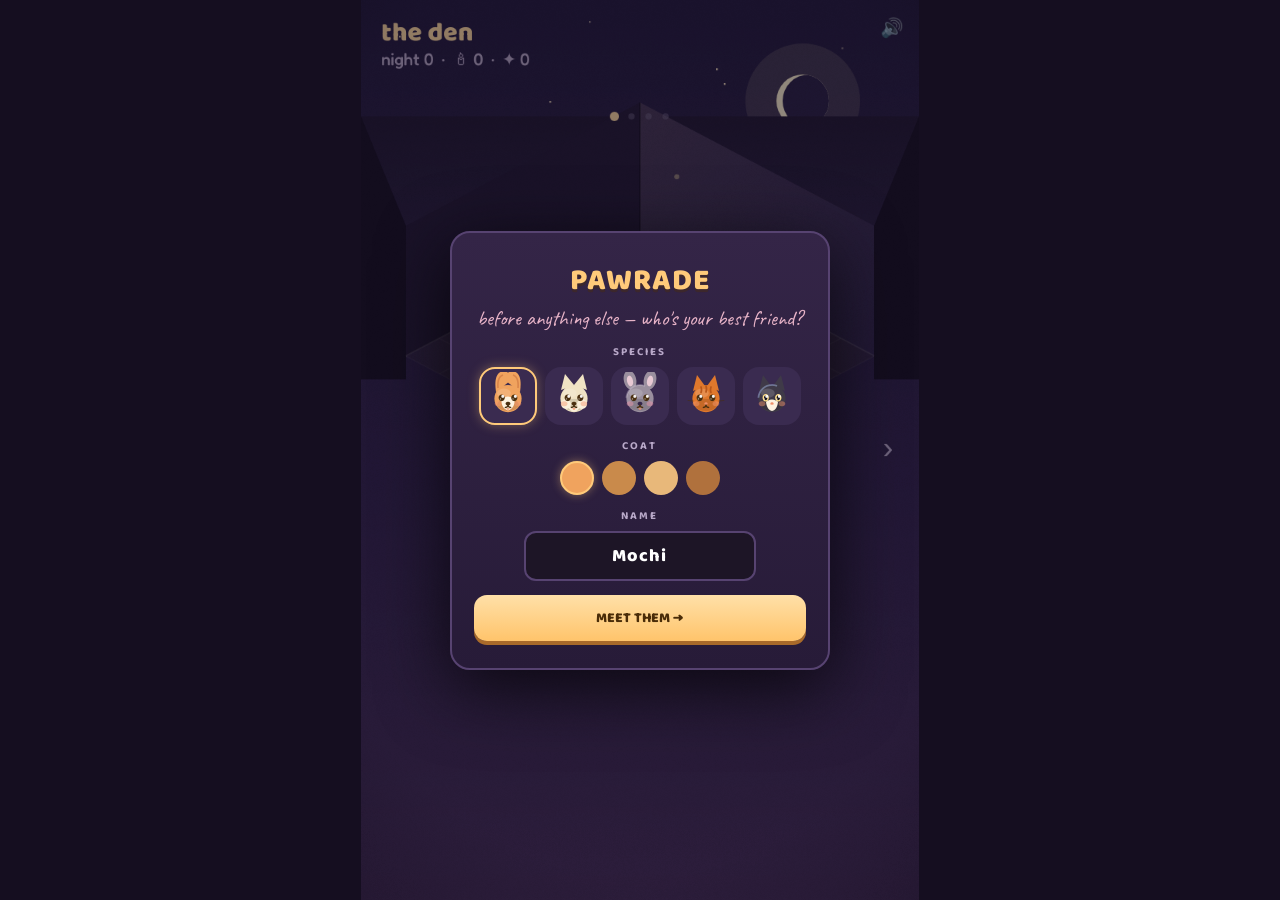
==== commit 04651597: "Den is now an isometric room (Phase 1) Replace the perspective den floor with a true isometric diamo" ====
--- a/index.html
+++ b/index.html
@@ -654,12 +654,17 @@
 // ============ THE DEN, IN 2.5D ============
 // a pseudo-perspective floor: depth 0 (far/back wall) .. 1 (near/front). true WebGL 3D would break the
 // single-file zero-dep law, so this is the classic mobile-game trick \u2014 flat sprites that move & scale on
-// a projected floor plane, depth-sorted so "further back" always draws behind "closer."
-var DEN_FLOOR_TOPY = 330, DEN_FLOOR_BOTY = 900, DEN_FLOOR_TOPHW = 175, DEN_FLOOR_BOTHW = 430;
+// ---- the den is an ISOMETRIC room: a diamond floor grid you furnish, seen from a cozy 3/4 angle ----
+// everything (floor, furniture, pets) is depth-sorted by screen-Y so "further back" always draws behind "closer."
+var ISO_CX = 360, ISO_TOPY = 300, ISO_HW = 302, ISO_HH = 159, ISO_COLS = 7, ISO_ROWS = 7, ISO_WALLH = 168;
+var ISO_AX = ISO_HW / ISO_COLS, ISO_AY = ISO_HH / ISO_ROWS;   // half-extents of one tile
+function isoCorner(c, r) { return { x: ISO_CX + (c - r) * ISO_AX, y: ISO_TOPY + (c + r) * ISO_AY }; }        // a grid-line crossing
+function isoTile(col, row) { return { x: ISO_CX + (col - row) * ISO_AX, y: ISO_TOPY + (col + row + 1) * ISO_AY, scale: 0.6 + (col + row) / (2 * (ISO_COLS - 1)) * 0.62 }; } // a tile CENTRE
+// pets roam continuously; map their (depth 0..1, lateral -1..1) onto fractional (col,row) so they stand ON the iso floor
 function denProject(depth, lateral) {
-  var y = DEN_FLOOR_TOPY + depth * (DEN_FLOOR_BOTY - DEN_FLOOR_TOPY);
-  var hw = DEN_FLOOR_TOPHW + depth * (DEN_FLOOR_BOTHW - DEN_FLOOR_TOPHW);
-  return { x: W / 2 + lateral * hw, y: y, scale: 0.58 + depth * 0.62 };
+  var mid = depth * (ISO_COLS - 1), sp = lateral * (ISO_COLS - 1) * 0.5;
+  var col = Math.max(0, Math.min(ISO_COLS - 1, mid + sp)), row = Math.max(0, Math.min(ISO_ROWS - 1, mid - sp));
+  return { x: ISO_CX + (col - row) * ISO_AX, y: ISO_TOPY + (col + row + 1) * ISO_AY, scale: 0.58 + (col + row) / (2 * (ISO_COLS - 1)) * 0.62 };
 }
 // each roamer picks waypoints from its own zone only. the PET owns the centre column as the hero (mid-depth so its
 // floating name has clear sky above and its chin clears the whisper below); everyone else lives in the back band,
@@ -2429,36 +2434,54 @@
   c.restore();
 }
 var DEN_FURN_PLOTS = { hearth: { d: 0.22, l: -0.72 }, lamp: { d: 0.28, l: 0.75 }, fern: { d: 0.5, l: -0.8 }, cushion: { d: 0.58, l: 0.62 } };
-// ---- the floor + walls: a pseudo-3D room. flat sprites move & scale on this projected plane \u2014 no WebGL needed ----
+// ---- the isometric room: a diamond floor + two back walls. flat furniture & pets stand on the tiles, depth-sorted ----
+var WALL_L = '#241a36', WALL_R = '#31254c';   // cool shadow-wall / moonlit warm-wall (two-light rule)
+function drawWallDecor(now) {} // Phase 3 hangs window + paintings here
 function drawDenFloor(now) {
-  var backL = W / 2 - DEN_FLOOR_TOPHW, backR = W / 2 + DEN_FLOOR_TOPHW, frontL = W / 2 - DEN_FLOOR_BOTHW, frontR = W / 2 + DEN_FLOOR_BOTHW;
-  var wg = ctx.createLinearGradient(0, 180, 0, DEN_FLOOR_TOPY); wg.addColorStop(0, '#2c2044'); wg.addColorStop(1, '#241a38');
-  ctx.fillStyle = wg; ctx.fillRect(0, 180, W, DEN_FLOOR_TOPY - 180 + 4);
-  ctx.fillStyle = '#20172c';
-  ctx.beginPath(); ctx.moveTo(0, 180); ctx.lineTo(backL, DEN_FLOOR_TOPY); ctx.lineTo(0, DEN_FLOOR_TOPY); ctx.fill();
-  ctx.beginPath(); ctx.moveTo(W, 180); ctx.lineTo(backR, DEN_FLOOR_TOPY); ctx.lineTo(W, DEN_FLOOR_TOPY); ctx.fill();
   var flick = 0.85 + 0.15 * Math.sin(now / 340) * Math.sin(now / 190);
-  ctx.fillStyle = '#4a3260'; ctx.fillRect(106, 232, 9, 98);
-  ctx.fillStyle = '#ffca7a'; ctx.globalAlpha = flick; ctx.fillRect(97, 200, 28, 34); ctx.globalAlpha = 1;
-  ctx.fillStyle = '#4a3260'; ctx.fillRect(94, 194, 34, 8);
-  var fg = ctx.createLinearGradient(0, DEN_FLOOR_TOPY, 0, DEN_FLOOR_BOTY); fg.addColorStop(0, '#382a4a'); fg.addColorStop(1, '#2a1f3c');
+  var top = isoCorner(0, 0), right = isoCorner(ISO_COLS, 0), bottom = isoCorner(ISO_COLS, ISO_ROWS), left = isoCorner(0, ISO_ROWS);
+  var wtop = ISO_TOPY - ISO_WALLH;
+  // room-top band above the walls (keeps the twoLightSky stars behind it readable up top, wall below)
+  var sg = ctx.createLinearGradient(0, 150, 0, ISO_TOPY); sg.addColorStop(0, '#221933'); sg.addColorStop(1, '#2a2040');
+  ctx.fillStyle = sg; ctx.fillRect(0, 150, W, ISO_TOPY - 150 + 4);
+  // dark surround outside the room footprint, so the two walls read as clean edges
+  ctx.fillStyle = '#181125';
+  ctx.beginPath(); ctx.moveTo(0, 150); ctx.lineTo(0, left.y + 30); ctx.lineTo(left.x, left.y + 30); ctx.lineTo(left.x, left.y - ISO_WALLH); ctx.closePath(); ctx.fill();
+  ctx.beginPath(); ctx.moveTo(W, 150); ctx.lineTo(W, right.y + 30); ctx.lineTo(right.x, right.y + 30); ctx.lineTo(right.x, right.y - ISO_WALLH); ctx.closePath(); ctx.fill();
+  // LEFT back wall (cool, in shadow)
+  ctx.fillStyle = WALL_L;
+  ctx.beginPath(); ctx.moveTo(top.x, top.y); ctx.lineTo(left.x, left.y); ctx.lineTo(left.x, left.y - ISO_WALLH); ctx.lineTo(top.x, top.y - ISO_WALLH); ctx.closePath(); ctx.fill();
+  // RIGHT back wall (moonlit, warmer) + a soft top-down light wash
+  ctx.fillStyle = WALL_R;
+  ctx.beginPath(); ctx.moveTo(top.x, top.y); ctx.lineTo(right.x, right.y); ctx.lineTo(right.x, right.y - ISO_WALLH); ctx.lineTo(top.x, top.y - ISO_WALLH); ctx.closePath(); ctx.fill();
+  var rwash = ctx.createLinearGradient(top.x, wtop, right.x, right.y); rwash.addColorStop(0, 'rgba(255,214,150,.10)'); rwash.addColorStop(1, 'rgba(255,214,150,0)');
+  ctx.fillStyle = rwash; ctx.beginPath(); ctx.moveTo(top.x, top.y); ctx.lineTo(right.x, right.y); ctx.lineTo(right.x, right.y - ISO_WALLH); ctx.lineTo(top.x, top.y - ISO_WALLH); ctx.closePath(); ctx.fill();
+  // back vertical seam + skirting boards where walls meet floor
+  ctx.strokeStyle = 'rgba(0,0,0,.28)'; ctx.lineWidth = 2;
+  ctx.beginPath(); ctx.moveTo(top.x, top.y - ISO_WALLH); ctx.lineTo(top.x, top.y); ctx.stroke();
+  ctx.strokeStyle = 'rgba(255,240,210,.10)'; ctx.lineWidth = 3;
+  ctx.beginPath(); ctx.moveTo(left.x, left.y); ctx.lineTo(top.x, top.y); ctx.lineTo(right.x, right.y); ctx.stroke();
+  drawWallDecor(now);
+  // FLOOR diamond
+  var fg = ctx.createLinearGradient(0, top.y, 0, bottom.y); fg.addColorStop(0, '#3a2c4e'); fg.addColorStop(1, '#2b2040');
   ctx.fillStyle = fg;
-  ctx.beginPath(); ctx.moveTo(backL, DEN_FLOOR_TOPY); ctx.lineTo(backR, DEN_FLOOR_TOPY); ctx.lineTo(frontR, DEN_FLOOR_BOTY); ctx.lineTo(frontL, DEN_FLOOR_BOTY); ctx.closePath(); ctx.fill();
-  ctx.strokeStyle = 'rgba(255,255,255,.045)'; ctx.lineWidth = 2;
-  for (var sl = -3; sl <= 3; sl++) { var lp0 = denProject(0, sl / 3.4), lp1 = denProject(1, sl / 3.4); ctx.beginPath(); ctx.moveTo(lp0.x, lp0.y); ctx.lineTo(lp1.x, lp1.y); ctx.stroke(); }
-  var lg = ctx.createRadialGradient(W / 2, DEN_FLOOR_BOTY - 60, 30, W / 2, DEN_FLOOR_BOTY - 60, 480);
-  lg.addColorStop(0, 'rgba(255,202,122,' + 0.26 * flick + ')'); lg.addColorStop(1, 'rgba(255,158,94,0)');
-  ctx.fillStyle = lg; ctx.fillRect(0, DEN_FLOOR_TOPY, W, H - DEN_FLOOR_TOPY);
+  ctx.beginPath(); ctx.moveTo(top.x, top.y); ctx.lineTo(right.x, right.y); ctx.lineTo(bottom.x, bottom.y); ctx.lineTo(left.x, left.y); ctx.closePath(); ctx.fill();
+  // subtle iso grid so the furnishable tiles read
+  ctx.strokeStyle = 'rgba(255,255,255,.05)'; ctx.lineWidth = 1.5;
+  for (var g = 0; g <= ISO_COLS; g++) { var a = isoCorner(g, 0), b2 = isoCorner(g, ISO_ROWS); ctx.beginPath(); ctx.moveTo(a.x, a.y); ctx.lineTo(b2.x, b2.y); ctx.stroke(); }
+  for (var g2 = 0; g2 <= ISO_ROWS; g2++) { var a2 = isoCorner(0, g2), b3 = isoCorner(ISO_COLS, g2); ctx.beginPath(); ctx.moveTo(a2.x, a2.y); ctx.lineTo(b3.x, b3.y); ctx.stroke(); }
+  // warm pool of lamplight on the floor, clipped to the diamond
+  var lc = isoTile(3, 3), lg = ctx.createRadialGradient(lc.x, lc.y, 24, lc.x, lc.y, 300);
+  lg.addColorStop(0, 'rgba(255,202,122,' + (0.22 * flick) + ')'); lg.addColorStop(1, 'rgba(255,158,94,0)');
+  ctx.save(); ctx.beginPath(); ctx.moveTo(top.x, top.y); ctx.lineTo(right.x, right.y); ctx.lineTo(bottom.x, bottom.y); ctx.lineTo(left.x, left.y); ctx.closePath(); ctx.clip();
+  ctx.fillStyle = lg; ctx.fillRect(0, top.y, W, bottom.y - top.y); ctx.restore();
   drawFireflies(now);
   for (var dm = 0; dm < 8; dm++) {
-    var mx = 60 + (dm * 91) % 600 + Math.sin(now / 2100 + dm * 1.3) * 22;
-    var my = DEN_FLOOR_BOTY - 140 - ((now / 32 + dm * 96) % 520);
-    var ma = 0.10 + 0.09 * Math.sin(now / 850 + dm * 2.1);
-    ctx.fillStyle = 'rgba(255,228,176,' + Math.max(0, ma) + ')'; ctx.beginPath(); ctx.arc(mx, my, 1.5, 0, 7); ctx.fill();
-  }
-  var rugP = denProject(0.86, 0);
-  ctx.fillStyle = '#8a4a5a'; ctx.beginPath(); ctx.ellipse(rugP.x, rugP.y, 150 * rugP.scale, 26 * rugP.scale, 0, 0, 7); ctx.fill();
-  ctx.strokeStyle = '#a85f70'; ctx.lineWidth = 3; ctx.beginPath(); ctx.ellipse(rugP.x, rugP.y, 128 * rugP.scale, 20 * rugP.scale, 0, 0, 7); ctx.stroke();
+    var mx = 150 + (dm * 61) % 440 + Math.sin(now / 2100 + dm * 1.3) * 20;
+    var my = bottom.y - 30 - ((now / 32 + dm * 70) % 340);
+    var ma = 0.08 + 0.08 * Math.sin(now / 850 + dm * 2.1);
+    ctx.fillStyle = 'rgba(255,228,176,' + Math.max(0, ma) + ')'; ctx.beginPath(); ctx.arc(mx, my, 1.4, 0, 7); ctx.fill();
+  }
 }
 function renderDenRoom(now) {
   twoLightSky(now, W - 150, 130);
@@ -2470,13 +2493,13 @@
   // ---- everyone on the floor, DEPTH-SORTED so back draws behind front (the core 2.5D trick) ----
   var jobs = [];
   var furnKeys = { hearth: drawHearthAt, lamp: drawLampAt, fern: drawFernAt, cushion: drawCushionAt };
-  for (var fk in furnKeys) if (save.furniture[fk]) { var fp2 = DEN_FURN_PLOTS[fk], fpr = denProject(fp2.d, fp2.l); (function (fn, x, y, sc) { jobs.push({ depth: fp2.d, draw: function () { fn(ctx, x, y, sc, now); } }); })(furnKeys[fk], fpr.x, fpr.y, fpr.scale); }
+  for (var fk in furnKeys) if (save.furniture[fk]) { var fp2 = DEN_FURN_PLOTS[fk], fpr = denProject(fp2.d, fp2.l); (function (fn, x, y, sc) { jobs.push({ depth: y, draw: function () { fn(ctx, x, y, sc, now); } }); })(furnKeys[fk], fpr.x, fpr.y, fpr.scale); }
   if (save.pet) {
     if (!petWander) petWander = wanderInit(0.66, 0);
     wanderTick(petWander, now, 1200, PET_WP);
     var pp = denProject(petWander.d, petWander.l);
     (function (px, py, psc) {
-      jobs.push({ depth: petWander.d, draw: function () {
+      jobs.push({ depth: py, draw: function () {
         var s = denSouls.pet; s.tick(now);
         var mood = petMood(), happy = mood > 68;
         var sleeping = isNight() && (now - petPopT > 6000) && mood < 55 && !petWander.moving;
@@ -2496,7 +2519,7 @@
           else if (petIdle.kind === 'yawn' && ip < 850) iSleep = true;
           if (ip > 1100) petIdle = null;
         }
-        var r = 124 * psc;
+        var r = 82 * psc;   // room-critter scale \u2014 the den is a populated home now, not a single-hero portrait
         if (happy && !sleeping) { var mi = (mood - 68) / 32, mg = ctx.createRadialGradient(px, py - r * 0.3, 20 * psc, px, py - r * 0.3, 190 * psc); mg.addColorStop(0, 'rgba(255,222,150,' + (0.08 + 0.12 * mi) + ')'); mg.addColorStop(1, 'rgba(255,200,120,0)'); ctx.fillStyle = mg; ctx.beginPath(); ctx.arc(px, py - r * 0.3, 190 * psc, 0, 7); ctx.fill(); }
         if (happy && Math.floor(now / 700) % 4 === 0 && Math.random() < 0.3) sparkles.push({ x: px - 60 + Math.random() * 160, y: py - r * 0.7 + Math.random() * 80, vx: 0, vy: -0.4, life: 1, color: '#ffe9a8', size: 1.6 });
         ctx.fillStyle = 'rgba(13,8,21,.4)'; ctx.beginPath(); ctx.ellipse(px, py + r * 0.16 - iDy * 0.3, (r * 0.75) - iDy * 0.3, r * 0.16, 0, 0, 7); ctx.fill();
@@ -2547,9 +2570,9 @@
     wanderTick(gradWander[gi], now, 2000 + gi * 900, gi === 0 ? GRAD_L_WP : GRAD_R_WP);
     var gp = denProject(gradWander[gi].d, gradWander[gi].l), dp = denPool[gi], soulG = gi === 0 ? denSouls.g0 : denSouls.g1;
     (function (gx, gy, gsc, dp, soul, idx) {
-      jobs.push({ depth: gradWander[idx].d, draw: function () {
+      jobs.push({ depth: gy, draw: function () {
         soul.tick(now);
-        var gr = 48 * gsc;
+        var gr = 40 * gsc;
         ctx.fillStyle = 'rgba(13,8,21,.4)'; ctx.beginPath(); ctx.ellipse(gx, gy + gr * 0.14, gr * 1.1, gr * 0.23, 0, 0, 7); ctx.fill();
         if (dp.legend) {
           var Lg = dp.legend;
@@ -2573,9 +2596,9 @@
     if (rstage0 >= 2) wanderTick(rescueWander, now, 2600, RESCUE_WP); // shy stages stay put near their spot; confident ones wander
     var rp2 = denProject(rescueWander.d, rescueWander.l);
     (function (rx, ry, rsc) {
-      jobs.push({ depth: rescueWander.d, draw: function () {
+      jobs.push({ depth: ry, draw: function () {
         var rstage = rescueStage(featR.trust), s2 = denSouls.r0; s2.tick(now);
-        var rr = 70 * [0.6, 0.76, 0.9, 1][rstage] * rsc;
+        var rr = 54 * [0.6, 0.76, 0.9, 1][rstage] * rsc;
         ctx.fillStyle = '#57406e'; ctx.beginPath(); ctx.ellipse(rx, ry + rr * 0.12, rr * 1.12, rr * 0.24, 0, 0, 7); ctx.fill();
         if (rstage === 3) { var rgl = ctx.createRadialGradient(rx, ry - rr * 0.5, 10, rx, ry - rr * 0.5, 90 * rsc); rgl.addColorStop(0, 'rgba(255,222,150,.16)'); rgl.addColorStop(1, 'rgba(255,222,150,0)'); ctx.fillStyle = rgl; ctx.beginPath(); ctx.arc(rx, ry - rr * 0.5, 90 * rsc, 0, 7); ctx.fill(); }
         ctx.save(); ctx.globalAlpha = rstage < 3 ? (0.5 + rstage * 0.2) : 1;
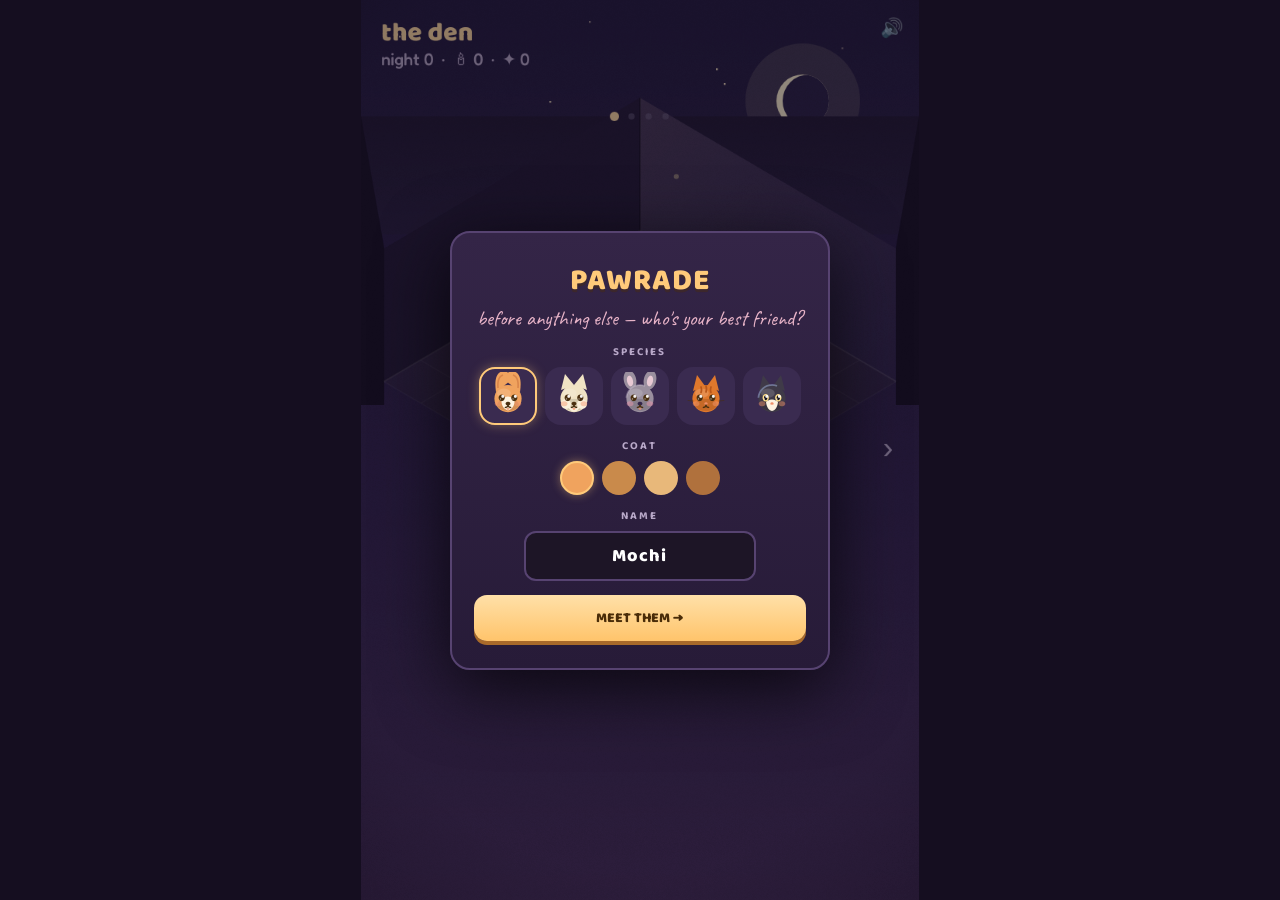
==== commit 01ea61e9: "Furnishable isometric room (Phase 2): catalog + tile placement - 11-piece furniture catalog (rug, be" ====
--- a/index.html
+++ b/index.html
@@ -405,6 +405,11 @@
 if (save.strollEnergy == null) save.strollEnergy = 3;   // stroll hearts \u2014 daily & the neighborhood are ALWAYS unlimited, only strolls tucker out
 if (save.strollEnergyT == null) save.strollEnergyT = Date.now();
 if (save.founder === undefined) save.founder = false; // the one-time founder pack (supporter)
+if (!save.denFurn) {   // the iso room's placed furniture: tileKey 'col_row' -> furniture id. seed from anything already owned.
+  save.denFurn = {};
+  var _fseed = { rug: '3_3', hearth: '1_0', lamp: '5_0', fern: '0_4', cushion: '4_5' };
+  for (var _fk in _fseed) if (save.furniture[_fk]) save.denFurn[_fseed[_fk]] = _fk;
+}
 if (save.pet) { if (save.pet.mood == null) save.pet.mood = 82; if (save.pet.moodT == null) save.pet.moodT = Date.now(); if (save.pet.bond == null) save.pet.bond = 0; }
 if (save.demoSeen === undefined) save.demoSeen = false;
 if (save.tutDone === undefined) save.tutDone = false;
@@ -656,7 +661,7 @@
 // single-file zero-dep law, so this is the classic mobile-game trick \u2014 flat sprites that move & scale on
 // ---- the den is an ISOMETRIC room: a diamond floor grid you furnish, seen from a cozy 3/4 angle ----
 // everything (floor, furniture, pets) is depth-sorted by screen-Y so "further back" always draws behind "closer."
-var ISO_CX = 360, ISO_TOPY = 300, ISO_HW = 302, ISO_HH = 159, ISO_COLS = 7, ISO_ROWS = 7, ISO_WALLH = 168;
+var ISO_CX = 360, ISO_TOPY = 298, ISO_HW = 330, ISO_HH = 194, ISO_COLS = 7, ISO_ROWS = 7, ISO_WALLH = 172;
 var ISO_AX = ISO_HW / ISO_COLS, ISO_AY = ISO_HH / ISO_ROWS;   // half-extents of one tile
 function isoCorner(c, r) { return { x: ISO_CX + (c - r) * ISO_AX, y: ISO_TOPY + (c + r) * ISO_AY }; }        // a grid-line crossing
 function isoTile(col, row) { return { x: ISO_CX + (col - row) * ISO_AX, y: ISO_TOPY + (col + row + 1) * ISO_AY, scale: 0.6 + (col + row) / (2 * (ISO_COLS - 1)) * 0.62 }; } // a tile CENTRE
@@ -666,6 +671,16 @@
   var col = Math.max(0, Math.min(ISO_COLS - 1, mid + sp)), row = Math.max(0, Math.min(ISO_ROWS - 1, mid - sp));
   return { x: ISO_CX + (col - row) * ISO_AX, y: ISO_TOPY + (col + row + 1) * ISO_AY, scale: 0.58 + (col + row) / (2 * (ISO_COLS - 1)) * 0.62 };
 }
+function tileKey(col, row) { return col + '_' + row; }
+function screenToTile(sx, sy) {   // inverse iso: which floor tile does a screen point fall on?
+  var s = (sy - ISO_TOPY) / ISO_AY - 1, d = (sx - ISO_CX) / ISO_AX;   // s = col+row, d = col-row
+  var col = Math.round((s + d) / 2), row = Math.round((s - d) / 2);
+  if (col < 0 || col > ISO_COLS - 1 || row < 0 || row > ISO_ROWS - 1) return null;
+  return { col: col, row: row };
+}
+// ---- furnish mode: place, move & remove furniture on the iso tiles ----
+var furnishMode = false, heldFurn = null;   // heldFurn = { id, moving } while placing/dragging a piece
+var furnCatRects = [], furnDoneRect = null, furnTrashRect = null;   // canvas hit-rects rebuilt each furnish frame
 // each roamer picks waypoints from its own zone only. the PET owns the centre column as the hero (mid-depth so its
 // floating name has clear sky above and its chin clears the whisper below); everyone else lives in the back band,
 // pushed to the LEFT/RIGHT so they never share the pet's centre column \u2014 no sprite or label ever converges.
@@ -997,6 +1012,27 @@
   if (screenMode === 'map') {
     if (p.x >= MAP_BACK.x && p.x <= MAP_BACK.x + MAP_BACK.w && p.y >= MAP_BACK.y && p.y <= MAP_BACK.y + MAP_BACK.h) { audio(); uiTick(); goDen(); return; }
     mapDrag = { y0: p.y, s0: mapScroll, moved: 0, px: p.x, py: p.y }; return;
+  }
+  if (screenMode === 'den' && furnishMode) {   // ---- furnish mode owns all taps until 'done' ----
+    var fi2;
+    if (furnDoneRect && p.x >= furnDoneRect.x && p.x <= furnDoneRect.x + furnDoneRect.w && p.y >= furnDoneRect.y && p.y <= furnDoneRect.y + furnDoneRect.h) {
+      audio(); if (heldFurn && heldFurn.moving) { /* dropped nowhere: leave it out (removed) */ } heldFurn = null; furnishMode = false; persist(); fadeFrom = performance.now(); setUI(); return;
+    }
+    if (furnTrashRect && p.x >= furnTrashRect.x && p.x <= furnTrashRect.x + furnTrashRect.w && p.y >= furnTrashRect.y && p.y <= furnTrashRect.y + furnTrashRect.h) { audio(); heldFurn = null; return; } // discard held piece
+    for (fi2 = 0; fi2 < furnCatRects.length; fi2++) { var cr = furnCatRects[fi2]; if (p.x >= cr.x && p.x <= cr.x + cr.w && p.y >= cr.y && p.y <= cr.y + cr.h) { audio(); heldFurn = { id: cr.id, moving: false }; return; } }
+    var t = screenToTile(p.x, p.y);
+    if (t) {
+      var k = tileKey(t.col, t.row);
+      if (heldFurn) {
+        if (!save.denFurn[k]) {
+          if (heldFurn.moving) { save.denFurn[k] = heldFurn.id; heldFurn = null; audio(); persist(); }
+          else if (save.dreamlight >= ISO_FURN[heldFurn.id].cost) { save.dreamlight -= ISO_FURN[heldFurn.id].cost; save.denFurn[k] = heldFurn.id; audio(); toast('placed! \u2726 ' + fmt(save.dreamlight) + ' left'); persist(); }
+          else toast('not enough dreamlight');
+        } else toast('that spot is taken');
+      } else if (save.denFurn[k]) { heldFurn = { id: save.denFurn[k], moving: true }; delete save.denFurn[k]; audio(); persist(); } // pick up to move (free)
+      uiTick(); return;
+    }
+    return;
   }
   if (screenMode === 'den') {
     // room navigation arrows
@@ -1229,6 +1265,12 @@
   var inDen = (screenMode === 'den' && curRoom === 0);
   $('whisper').classList.toggle('den', inDen);         // whisper floats above the care chips in the den, above the tuck in play
   $('bar-icons').classList.toggle('hidden', !inDen);   // the compact secondary row lives only in the den
+  if (furnishMode) {   // furnish mode takes over the whole screen \u2014 the catalog + done button live on the canvas
+    ['btn-parade', 'btn-map', 'btn-tuck', 'btn-dreams', 'btn-wardrobe', 'btn-practice', 'btn-shop'].forEach(function (b) { $(b).classList.add('hidden'); });
+    $('bar-icons').classList.add('hidden'); $('care').classList.add('hidden'); $('whisper').classList.add('hidden');
+    return;
+  }
+  $('whisper').classList.remove('hidden');
   if (!save.pet) { // before a pet exists, the game holds its breath \u2014 no UI noise behind the creator
     var all = ['btn-parade', 'btn-map', 'btn-dreams', 'btn-wardrobe', 'btn-practice', 'btn-shop', 'btn-tuck'];
     for (var ai = 0; ai < all.length; ai++) $(all[ai]).classList.add('hidden');
@@ -1772,7 +1814,7 @@
 $('founder-redeem').addEventListener('click', function () { uiTick(); redeemFounder(); if (save.founder && wardrobeOpen) buildWardrobeList(); });
 $('founder-close').addEventListener('click', function () { uiTick(); hideOv('founder-ov'); if (wardrobeOpen) buildWardrobeList(); });
 $('btn-dreams-close').addEventListener('click', function () { uiTick(); hideOv('dreams-ov'); });
-$('btn-shop').addEventListener('click', function () { audio(); uiTick(); buildShop(); showOv('shop-ov'); });
+$('btn-shop').addEventListener('click', function () { audio(); furnishMode = true; heldFurn = null; fadeFrom = performance.now(); setUI(); });
 $('btn-shop-close').addEventListener('click', function () { uiTick(); hideOv('shop-ov'); setUI(); });
 function clearFx() { sparkles.length = 0; callouts.length = 0; hugFlyers.length = 0; calloutBusyUntil = 0; } // no effect outlives its screen
 // ---- leaving a run: never a trap. free to back out; a fair confirm only when something is actually at stake ----
@@ -2429,11 +2471,78 @@
 }
 function drawCushionAt(c, x, y, sc) {
   c.save(); c.translate(x, y); c.scale(sc, sc);
-  c.fillStyle = '#5e7a9a'; c.beginPath(); c.ellipse(0, 0, 46, 20, 0, 0, 7); c.fill();
-  c.strokeStyle = '#7a96b6'; c.lineWidth = 2; c.stroke();
+  c.fillStyle = '#5e7a9a'; c.beginPath(); c.ellipse(0, 0, 34, 15, 0, 0, 7); c.fill();
+  c.fillStyle = '#7290b2'; c.beginPath(); c.ellipse(0, -3, 30, 12, 0, 0, 7); c.fill();
+  c.strokeStyle = '#96b0d0'; c.lineWidth = 1.5; c.beginPath(); c.ellipse(0, -3, 30, 12, 0, 0, 7); c.stroke();
   c.restore();
 }
-var DEN_FURN_PLOTS = { hearth: { d: 0.22, l: -0.72 }, lamp: { d: 0.28, l: 0.75 }, fern: { d: 0.5, l: -0.8 }, cushion: { d: 0.58, l: 0.62 } };
+function drawRugAt(c, x, y, sc) {
+  c.save(); c.translate(x, y); c.scale(sc, sc);
+  c.fillStyle = '#8a4a5a'; c.beginPath(); c.ellipse(0, 0, 52, 26, 0, 0, 7); c.fill();
+  c.strokeStyle = '#a85f70'; c.lineWidth = 3; c.beginPath(); c.ellipse(0, 0, 42, 21, 0, 0, 7); c.stroke();
+  c.strokeStyle = 'rgba(255,220,200,.22)'; c.lineWidth = 2; c.beginPath(); c.ellipse(0, 0, 28, 14, 0, 0, 7); c.stroke();
+  c.restore();
+}
+function drawBedAt(c, x, y, sc) {
+  c.save(); c.translate(x, y); c.scale(sc, sc);
+  c.fillStyle = '#4a3a64'; c.beginPath(); c.ellipse(0, 0, 42, 21, 0, 0, 7); c.fill();
+  c.fillStyle = '#6a5a86'; c.beginPath(); c.ellipse(0, -5, 42, 19, 0, 0, 7); c.fill();
+  c.fillStyle = '#c9b8e0'; c.beginPath(); c.ellipse(0, -4, 30, 13, 0, 0, 7); c.fill();
+  c.restore();
+}
+function drawTableAt(c, x, y, sc) {
+  c.save(); c.translate(x, y); c.scale(sc, sc);
+  c.strokeStyle = '#5f4230'; c.lineWidth = 4; c.lineCap = 'round';
+  c.beginPath(); c.moveTo(-20, -2); c.lineTo(-17, -28); c.moveTo(20, -2); c.lineTo(17, -28); c.stroke();
+  c.fillStyle = '#7a5540'; c.beginPath(); c.ellipse(0, -30, 28, 9, 0, 0, 7); c.fill();
+  c.fillStyle = '#8c6650'; c.beginPath(); c.ellipse(0, -32, 28, 8, 0, 0, 7); c.fill();
+  c.restore();
+}
+function drawShelfAt(c, x, y, sc) {
+  c.save(); c.translate(x, y); c.scale(sc, sc);
+  c.fillStyle = '#5a3f2e'; c.fillRect(-26, -92, 52, 92);
+  c.fillStyle = '#402c20'; for (var s = 0; s < 3; s++) c.fillRect(-22, -84 + s * 29, 44, 5);
+  var bc = ['#c96a5a', '#6a9ac9', '#c9a85a', '#7ac98a', '#b06ac9'];
+  for (var bk = 0; bk < 12; bk++) { c.fillStyle = bc[bk % 5]; var sh = Math.floor(bk / 4); c.fillRect(-20 + (bk % 4) * 10.5, -80 + sh * 29 - 13, 7, 15); }
+  c.restore();
+}
+function drawTallPlantAt(c, x, y, sc) {
+  c.save(); c.translate(x, y); c.scale(sc, sc);
+  c.fillStyle = '#6a4a32'; c.beginPath(); c.moveTo(-13, 0); c.lineTo(13, 0); c.lineTo(10, -22); c.lineTo(-10, -22); c.fill();
+  c.strokeStyle = '#4a7a4e'; c.lineWidth = 5; c.lineCap = 'round';
+  for (var lf = 0; lf < 6; lf++) { var la = -2.4 + lf * 0.42; c.beginPath(); c.moveTo(0, -20); c.quadraticCurveTo(Math.cos(la) * 24, -54 + Math.sin(la) * 20, Math.cos(la) * 30, -74 + Math.sin(la) * 10); c.stroke(); }
+  c.restore();
+}
+function drawBowlAt(c, x, y, sc) {
+  c.save(); c.translate(x, y); c.scale(sc, sc);
+  c.fillStyle = '#c96a5a'; c.beginPath(); c.ellipse(0, 0, 18, 8, 0, 0, 7); c.fill();
+  c.fillStyle = '#e08a6a'; c.beginPath(); c.ellipse(0, -2, 16, 6, 0, 0, 7); c.fill();
+  c.fillStyle = '#7a5540'; c.beginPath(); c.ellipse(0, -3, 11, 4, 0, 0, 7); c.fill();
+  c.restore();
+}
+function drawToyboxAt(c, x, y, sc) {
+  c.save(); c.translate(x, y); c.scale(sc, sc);
+  c.fillStyle = '#5f8fc0'; c.fillRect(-22, -30, 44, 30);
+  c.fillStyle = '#77a8d8'; c.beginPath(); c.moveTo(-22, -30); c.lineTo(22, -30); c.lineTo(18, -40); c.lineTo(-18, -40); c.fill();
+  c.fillStyle = '#ffca7a'; c.beginPath(); c.arc(-7, -46, 6.5, 0, 7); c.fill();
+  c.fillStyle = '#e8879e'; c.beginPath(); c.arc(8, -44, 5.5, 0, 7); c.fill();
+  c.restore();
+}
+// the catalog you furnish from. flat items (rugs) always draw under everyone; costs are one-time-per-piece in dreamlight
+var ISO_FURN = {
+  rug: { name: 'round rug', cost: 40, flat: true, draw: drawRugAt },
+  bed: { name: 'pet bed', cost: 120, draw: drawBedAt },
+  cushion: { name: 'cushion', cost: 60, draw: drawCushionAt },
+  lamp: { name: 'floor lamp', cost: 90, draw: drawLampAt },
+  fern: { name: 'potted fern', cost: 50, draw: drawFernAt },
+  plant: { name: 'tall plant', cost: 100, draw: drawTallPlantAt },
+  table: { name: 'side table', cost: 80, draw: drawTableAt },
+  shelf: { name: 'bookshelf', cost: 160, draw: drawShelfAt },
+  hearth: { name: 'fireplace', cost: 240, draw: drawHearthAt },
+  bowl: { name: 'food bowl', cost: 25, draw: drawBowlAt },
+  toybox: { name: 'toy chest', cost: 70, draw: drawToyboxAt }
+};
+var ISO_FURN_ORDER = ['rug', 'bed', 'cushion', 'lamp', 'fern', 'plant', 'table', 'shelf', 'hearth', 'bowl', 'toybox'];
 // ---- the isometric room: a diamond floor + two back walls. flat furniture & pets stand on the tiles, depth-sorted ----
 var WALL_L = '#241a36', WALL_R = '#31254c';   // cool shadow-wall / moonlit warm-wall (two-light rule)
 function drawWallDecor(now) {} // Phase 3 hangs window + paintings here
@@ -2483,6 +2592,72 @@
     ctx.fillStyle = 'rgba(255,228,176,' + Math.max(0, ma) + ')'; ctx.beginPath(); ctx.arc(mx, my, 1.4, 0, 7); ctx.fill();
   }
 }
+// paint one iso tile's diamond (for furnish highlights)
+function isoTileDiamond(col, row) {
+  var a = isoCorner(col, row), b = isoCorner(col + 1, row), d = isoCorner(col + 1, row + 1), e = isoCorner(col, row + 1);
+  ctx.beginPath(); ctx.moveTo(a.x, a.y); ctx.lineTo(b.x, b.y); ctx.lineTo(d.x, d.y); ctx.lineTo(e.x, e.y); ctx.closePath();
+}
+function drawFurnishTiles(now) {
+  var hov = screenToTile(pointerPos.x, pointerPos.y);
+  for (var cc = 0; cc < ISO_COLS; cc++) for (var rr = 0; rr < ISO_ROWS; rr++) {
+    var occupied = !!save.denFurn[tileKey(cc, rr)];
+    isoTileDiamond(cc, rr);
+    ctx.fillStyle = occupied ? 'rgba(255,150,150,.05)' : 'rgba(150,220,255,.06)';
+    ctx.fill();
+    ctx.strokeStyle = 'rgba(180,220,255,.14)'; ctx.lineWidth = 1; ctx.stroke();
+  }
+  if (hov) {   // the tile you're about to act on glows
+    var pulse = 0.18 + 0.12 * Math.sin(now / 260);
+    isoTileDiamond(hov.col, hov.row);
+    ctx.fillStyle = heldFurn ? 'rgba(150,255,180,' + pulse + ')' : 'rgba(255,210,130,' + pulse + ')';
+    ctx.fill();
+    ctx.strokeStyle = heldFurn ? 'rgba(150,255,180,.6)' : 'rgba(255,210,130,.6)'; ctx.lineWidth = 2; ctx.stroke();
+    if (heldFurn && ISO_FURN[heldFurn.id]) { var t = isoTile(hov.col, hov.row); ctx.save(); ctx.globalAlpha = 0.75; ISO_FURN[heldFurn.id].draw(ctx, t.x, t.y, t.scale, now); ctx.restore(); }
+  }
+}
+function drawFurnishUI(now) {
+  furnCatRects = [];
+  // banner
+  ctx.textAlign = 'center';
+  ctx.font = "800 26px 'Baloo 2', sans-serif"; ctx.fillStyle = '#ffd9a0';
+  ctx.fillText('furnish the den', W / 2, 150);
+  ctx.font = "500 17px Fredoka, sans-serif"; ctx.fillStyle = '#b9a9c9';
+  ctx.fillText(heldFurn ? (heldFurn.moving ? 'tap a tile to set it down' : 'tap the floor to place \u00b7 tap a piece to move it') : 'pick a piece, or tap one in the room to move it', W / 2, 176);
+  ctx.font = "700 18px 'Baloo 2', sans-serif"; ctx.fillStyle = '#ffca7a';
+  ctx.fillText('\u2726 ' + fmt(save.dreamlight), W / 2, 202);
+  // catalog strip \u2014 two rows of tappable chips, sitting just under the room
+  var n = ISO_FURN_ORDER.length, perRow = 6, cw = 108, ch = 90, gap = 8;
+  var totalW = perRow * cw + (perRow - 1) * gap, sx0 = (W - totalW) / 2, y0 = 740;
+  for (var i = 0; i < n; i++) {
+    var id = ISO_FURN_ORDER[i], it = ISO_FURN[id];
+    var col = i % perRow, rw = Math.floor(i / perRow);
+    var cx = sx0 + col * (cw + gap), cy = y0 + rw * (ch + 12);
+    var sel = heldFurn && !heldFurn.moving && heldFurn.id === id, afford = save.dreamlight >= it.cost;
+    ctx.fillStyle = sel ? 'rgba(255,210,130,.22)' : 'rgba(42,29,61,.9)';
+    roundRect(cx, cy, cw, ch, 14); ctx.fill();
+    ctx.save(); roundRect(cx, cy, cw, ch, 14); ctx.clip();   // keep tall previews inside their chip
+    ctx.globalAlpha = afford ? 1 : 0.4; it.draw(ctx, cx + cw / 2, cy + ch - 22, 0.44, now); ctx.restore();
+    ctx.strokeStyle = sel ? '#ffca7a' : (afford ? '#574371' : '#3a2f4a'); ctx.lineWidth = sel ? 3 : 1.5;
+    roundRect(cx, cy, cw, ch, 14); ctx.stroke();
+    ctx.textAlign = 'center';
+    ctx.font = "700 12px 'Baloo 2', sans-serif"; ctx.fillStyle = afford ? '#ffca7a' : '#6d6080';
+    ctx.fillText('\u2726 ' + it.cost, cx + cw / 2, cy + ch - 6);
+    furnCatRects.push({ x: cx, y: cy, w: cw, h: ch, id: id });
+  }
+  // done + (when holding) trash
+  var bw = 150, bh = 46, by = 740 + 2 * ch + 12 + 14;
+  furnDoneRect = { x: W / 2 - bw / 2, y: by, w: bw, h: bh };
+  ctx.fillStyle = '#ffca7a'; roundRect(furnDoneRect.x, furnDoneRect.y, bw, bh, 14); ctx.fill();
+  ctx.fillStyle = '#4a2c08'; ctx.font = "800 17px 'Baloo 2', sans-serif"; ctx.textAlign = 'center';
+  ctx.fillText('\u2713 done', W / 2, by + 29);
+  if (heldFurn) {
+    furnTrashRect = { x: W / 2 + bw / 2 + 12, y: by, w: 52, h: bh };
+    ctx.fillStyle = '#3a2b50'; roundRect(furnTrashRect.x, furnTrashRect.y, 52, bh, 14); ctx.fill();
+    ctx.strokeStyle = '#574371'; ctx.lineWidth = 1.5; roundRect(furnTrashRect.x, furnTrashRect.y, 52, bh, 14); ctx.stroke();
+    ctx.fillStyle = '#e8b4c8'; ctx.font = "22px 'Segoe UI'"; ctx.fillText('\ud83d\uddd1', furnTrashRect.x + 26, by + 30);
+  } else furnTrashRect = null;
+  ctx.textAlign = 'left';
+}
 function renderDenRoom(now) {
   twoLightSky(now, W - 150, 130);
   if (save.founder) { // a soft golden aurora \u2014 the founder's den glows
@@ -2490,10 +2665,14 @@
     ctx.fillStyle = au; ctx.fillRect(0, 55, W, 170);
   }
   drawDenFloor(now);
+  if (furnishMode) drawFurnishTiles(now);   // faint tile grid + the hovered tile, under everything
   // ---- everyone on the floor, DEPTH-SORTED so back draws behind front (the core 2.5D trick) ----
   var jobs = [];
-  var furnKeys = { hearth: drawHearthAt, lamp: drawLampAt, fern: drawFernAt, cushion: drawCushionAt };
-  for (var fk in furnKeys) if (save.furniture[fk]) { var fp2 = DEN_FURN_PLOTS[fk], fpr = denProject(fp2.d, fp2.l); (function (fn, x, y, sc) { jobs.push({ depth: y, draw: function () { fn(ctx, x, y, sc, now); } }); })(furnKeys[fk], fpr.x, fpr.y, fpr.scale); }
+  for (var fkey in save.denFurn) {   // placed furniture \u2014 each on its tile, flat items sink under the critters
+    var _p = fkey.split('_'), it = ISO_FURN[save.denFurn[fkey]]; if (!it) continue;
+    var t = isoTile(+_p[0], +_p[1]);
+    (function (fn, x, y, sc, flat) { jobs.push({ depth: flat ? -1e6 : y, draw: function () { fn(ctx, x, y, sc, now); } }); })(it.draw, t.x, t.y, t.scale, it.flat);
+  }
   if (save.pet) {
     if (!petWander) petWander = wanderInit(0.66, 0);
     wanderTick(petWander, now, 1200, PET_WP);
@@ -2647,6 +2826,7 @@
   var homeSuffix = line3.length ? ' \u2014 all home.' : '';
   if (save.founder) line3.push('\ud83d\udc9b founder');
   if (line3.length) { ctx.font = "500 17px Fredoka, sans-serif"; ctx.fillText(line3.join(' \u00b7 ') + homeSuffix, 26, 110); }
+  if (furnishMode) drawFurnishUI(now);   // catalog strip + held piece + done/trash, drawn on top of everything
 }
 function renderPlay(now) {
   ctx.save();
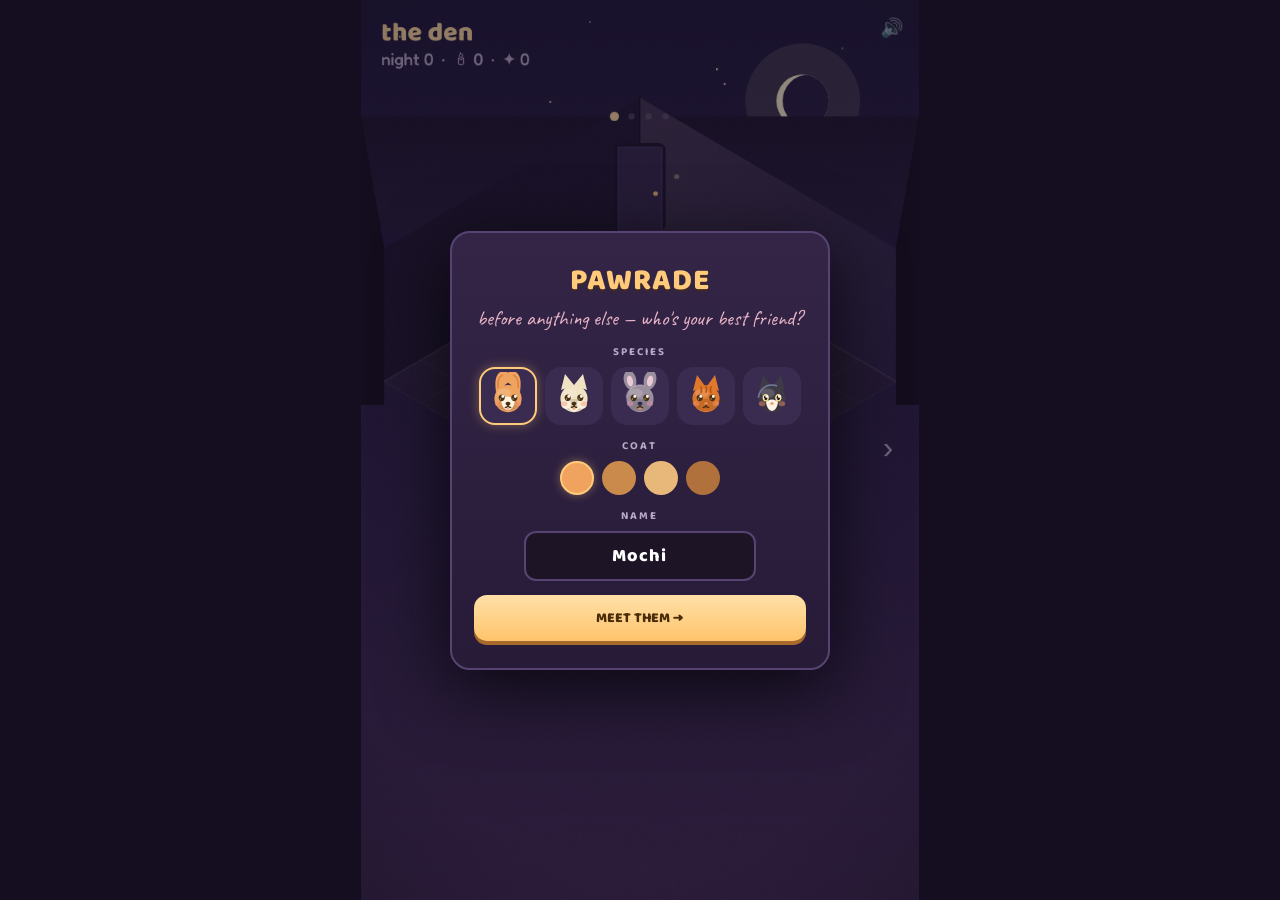
==== commit c2129457: "A1: rescue arrival ceremony + a real door on the den wall The instant adopt modal is replaced by a 3" ====
--- a/index.html
+++ b/index.html
@@ -337,6 +337,7 @@
 var RESCUE_STAGE_WORD = ['still hiding', 'watching you', 'coming closer', 'home, for good \ud83d\udc9b'];
 var pendingArrivalProfile = null, pendingGlowRescue = -1, curFeaturedRescue = -1;
 var DEN_RESCUE_X = 566, DEN_RESCUE_Y = 688;
+var arrivalScene = null, denDoorAjar = 0;   // the arrival ceremony: a scared newcomer slips in from the cold
 function nextRescueProfile() { return RESCUE_POOL[Math.min(save.rescues.length, RESCUE_POOL.length - 1)]; }
 // once per REAL calendar day the daily is completed \u2014 ties the arc to actually coming back, not to grinding
 function advanceRescueRitual() {
@@ -1013,6 +1014,10 @@
     if (p.x >= MAP_BACK.x && p.x <= MAP_BACK.x + MAP_BACK.w && p.y >= MAP_BACK.y && p.y <= MAP_BACK.y + MAP_BACK.h) { audio(); uiTick(); goDen(); return; }
     mapDrag = { y0: p.y, s0: mapScroll, moved: 0, px: p.x, py: p.y }; return;
   }
+  if (arrivalScene) {   // tap anywhere skips the ceremony straight to the "leave the door open?" prompt
+    if (!arrivalScene.prompted) { arrivalScene.t0 = performance.now() - ARR_HIDE; }
+    return;
+  }
   if (screenMode === 'den' && furnishMode) {   // ---- furnish mode owns all taps until 'done' ----
     var fi2;
     if (furnDoneRect && p.x >= furnDoneRect.x && p.x <= furnDoneRect.x + furnDoneRect.w && p.y >= furnDoneRect.y && p.y <= furnDoneRect.y + furnDoneRect.h) {
@@ -1265,9 +1270,10 @@
   var inDen = (screenMode === 'den' && curRoom === 0);
   $('whisper').classList.toggle('den', inDen);         // whisper floats above the care chips in the den, above the tuck in play
   $('bar-icons').classList.toggle('hidden', !inDen);   // the compact secondary row lives only in the den
-  if (furnishMode) {   // furnish mode takes over the whole screen \u2014 the catalog + done button live on the canvas
+  if (furnishMode || arrivalScene) {   // furnish mode / the arrival ceremony take over \u2014 chrome hides, canvas carries it
     ['btn-parade', 'btn-map', 'btn-tuck', 'btn-dreams', 'btn-wardrobe', 'btn-practice', 'btn-shop'].forEach(function (b) { $(b).classList.add('hidden'); });
-    $('bar-icons').classList.add('hidden'); $('care').classList.add('hidden'); $('whisper').classList.add('hidden');
+    $('bar-icons').classList.add('hidden'); $('care').classList.add('hidden');
+    $('whisper').classList.toggle('hidden', !!furnishMode);   // the arrival narrates through the whisper \u2014 keep it
     return;
   }
   $('whisper').classList.remove('hidden');
@@ -1476,7 +1482,7 @@
   showOv('end-ov');
   if (d.daily && pendingArrivalProfile) {
     var arrivingProfile = pendingArrivalProfile;
-    setTimeout(function () { hideOv('end-ov'); showRescueArrival(arrivingProfile); }, 3200);
+    setTimeout(function () { hideOv('end-ov'); goDen(); startArrival(arrivingProfile); }, 1400);
   }
 }
 function shareText() {
@@ -1675,28 +1681,83 @@
     setWhisper(lines[Math.floor(Math.random() * lines.length)]);
   }
 }
+// ---- THE ARRIVAL CEREMONY: a scared newcomer slips in from the cold (3 beats, \u22646s, skippable) ----
+function easeOutCubic(k) { return 1 - Math.pow(1 - k, 3); }
+function drawDoor(now) {
+  var dw = 56, dh = 108, dx = ISO_CX - dw / 2, dy = ISO_TOPY - dh, aj = denDoorAjar;
+  ctx.fillStyle = '#211830'; roundRect(dx - 5, dy - 6, dw + 10, dh + 6, 9); ctx.fill();     // frame
+  var ig = ctx.createLinearGradient(dx, dy, dx, dy + dh); ig.addColorStop(0, aj > 0.02 ? '#4a3722' : '#191122'); ig.addColorStop(1, aj > 0.02 ? '#2a1c10' : '#120c1c');
+  ctx.fillStyle = ig; roundRect(dx, dy, dw, dh, 6); ctx.fill();                              // doorway interior
+  if (aj > 0.02) {                                                                           // warm light spills onto the floor
+    ctx.save(); ctx.globalAlpha = 0.3 * aj; ctx.fillStyle = '#ffca7a';
+    ctx.beginPath(); ctx.moveTo(ISO_CX - 8, ISO_TOPY); ctx.lineTo(ISO_CX + 8, ISO_TOPY); ctx.lineTo(ISO_CX + 74 * aj, ISO_TOPY + 130 * aj); ctx.lineTo(ISO_CX - 74 * aj, ISO_TOPY + 130 * aj); ctx.closePath(); ctx.fill(); ctx.restore();
+  }
+  var pw = dw * (1 - aj * 0.82);                                                             // the panel, swung ajar
+  ctx.fillStyle = '#382a50'; ctx.beginPath(); ctx.moveTo(dx, dy); ctx.lineTo(dx + pw, dy + 7 * aj); ctx.lineTo(dx + pw, dy + dh - 7 * aj); ctx.lineTo(dx, dy + dh); ctx.closePath(); ctx.fill();
+  ctx.strokeStyle = '#4a3868'; ctx.lineWidth = 1.5; ctx.stroke();
+  ctx.fillStyle = '#ffca7a'; ctx.beginPath(); ctx.arc(dx + pw - 8, dy + dh * 0.55, 3, 0, 7); ctx.fill();
+}
+function drawScaredSilhouette(x, y, sc) {
+  var rr = 44 * sc;
+  ctx.fillStyle = 'rgba(13,8,21,.4)'; ctx.beginPath(); ctx.ellipse(x, y + rr * 0.12, rr * 0.66, rr * 0.15, 0, 0, 7); ctx.fill();
+  ctx.fillStyle = '#1b1327'; ctx.beginPath(); ctx.ellipse(x, y - rr * 0.5, rr * 0.68, rr * 0.72, 0, 0, 7); ctx.fill();   // dark body
+  ctx.beginPath(); ctx.moveTo(x - rr * 0.5, y - rr * 0.86); ctx.lineTo(x - rr * 0.32, y - rr * 1.28); ctx.lineTo(x - rr * 0.1, y - rr * 0.92); ctx.closePath(); ctx.fill();
+  ctx.beginPath(); ctx.moveTo(x + rr * 0.5, y - rr * 0.86); ctx.lineTo(x + rr * 0.32, y - rr * 1.28); ctx.lineTo(x + rr * 0.1, y - rr * 0.92); ctx.closePath(); ctx.fill();
+  ctx.fillStyle = 'rgba(255,224,150,.92)';                                                   // two scared glints
+  ctx.beginPath(); ctx.arc(x - rr * 0.22, y - rr * 0.56, rr * 0.1, 0, 7); ctx.fill();
+  ctx.beginPath(); ctx.arc(x + rr * 0.22, y - rr * 0.56, rr * 0.1, 0, 7); ctx.fill();
+}
+function startArrival(profile) {
+  arrivalScene = { profile: profile, t0: performance.now(), lastScratch: 0, w1: false, w2: false, prompted: false };
+  denDoorAjar = 0; setUI();
+}
+var ARR_B1 = 2000, ARR_B2 = 2700, ARR_DASH = 4300, ARR_HIDE = 4700;   // cumulative ms
+function renderArrival(now) {
+  var a = arrivalScene, e = now - a.t0, hp = denProject(0.31, 0.44);
+  if (e < 350 && !a.w1) { a.w1 = true; setWhisper('someone\u2019s outside\u2026'); }
+  if (e < ARR_B2) denDoorAjar = Math.min(0.16, (e / ARR_B1) * 0.16);
+  else denDoorAjar = 0.16 + 0.84 * easeOutCubic(Math.min(1, (e - ARR_B2) / (ARR_DASH - ARR_B2)));
+  if (e < ARR_DASH && now - a.lastScratch > 600) { a.lastScratch = now; if (e < ARR_B2) noisePuff(0, 0.08, 300 + Math.random() * 220); }
+  if (e >= ARR_B2 && e < ARR_DASH) {                                    // the dash from door to hiding spot
+    var k = (e - ARR_B2) / (ARR_DASH - ARR_B2), ek = easeOutCubic(k);
+    var sx = ISO_CX + (hp.x - ISO_CX) * ek, sy = (ISO_TOPY + 8) + (hp.y - (ISO_TOPY + 8)) * ek;
+    var bob = Math.abs(Math.sin(k * Math.PI * 5)) * 9 * (1 - k * 0.5);
+    drawScaredSilhouette(sx, sy - bob, 0.62 + 0.38 * ek);
+    if (e > ARR_B2 + 220 && !a.w2) { a.w2 = true; setWhisper('oh \u2014 a little one, quick and scared.'); }
+  } else if (e >= ARR_DASH) {                                           // hiding, trembling
+    drawScaredSilhouette(hp.x + Math.sin(now / 70) * 1.3, hp.y, 1);
+    if (!a.prompted && e >= ARR_HIDE) { a.prompted = true; setTimeout(function () { if (arrivalScene) showRescueArrival(arrivalScene.profile); }, 300); }
+  }
+  if (e > 800 && e < ARR_DASH) { ctx.textAlign = 'right'; ctx.font = "500 15px Fredoka, sans-serif"; ctx.fillStyle = 'rgba(185,169,201,.65)'; ctx.fillText('tap to skip', W - 24, 152); ctx.textAlign = 'left'; }
+}
 function showRescueArrival(profile) {
   var rc = $('rescue-cv').getContext('2d');
-  rc.fillStyle = '#241b3e'; rc.fillRect(0, 0, 280, 200);
-  rc.strokeStyle = 'rgba(125,184,236,.6)'; rc.lineWidth = 2;
-  for (var i = 0; i < 9; i++) { var rx = 20 + i * 30, ry = 12 + (i % 3) * 8; rc.beginPath(); rc.moveTo(rx, ry); rc.lineTo(rx - 4, ry + 14); rc.stroke(); }
-  rc.fillStyle = '#8a6a48'; rc.beginPath(); rc.moveTo(60, 120); rc.lineTo(74, 186); rc.lineTo(206, 186); rc.lineTo(220, 120); rc.closePath(); rc.fill();
-  rc.fillStyle = '#a58057'; rc.fillRect(52, 112, 176, 14);
-  drawPet(rc, profile.breed, profile.coat, 140, 100, 52, { sad: true, wet: true, pupil: { x: 0, y: 1 } });
+  var bg = rc.createLinearGradient(0, 0, 0, 200); bg.addColorStop(0, '#241b3e'); bg.addColorStop(1, '#2e2247');
+  rc.fillStyle = bg; rc.fillRect(0, 0, 280, 200);
+  // a warm doorway glow behind her \u2014 she came in from the cold
+  var dg = rc.createRadialGradient(140, 60, 8, 140, 60, 120); dg.addColorStop(0, 'rgba(255,210,130,.22)'); dg.addColorStop(1, 'rgba(255,180,90,0)');
+  rc.fillStyle = dg; rc.fillRect(0, 0, 280, 200);
+  // the crate she's peeking around
+  rc.fillStyle = '#8a6a48'; rc.beginPath(); rc.moveTo(30, 132); rc.lineTo(44, 190); rc.lineTo(150, 190); rc.lineTo(164, 132); rc.closePath(); rc.fill();
+  rc.fillStyle = '#a58057'; rc.fillRect(24, 124, 146, 13);
+  drawPet(rc, profile.breed, profile.coat, 186, 118, 50, { sad: true, wet: true, pupil: { x: -0.7, y: 0.4 } });   // peeking from the right of the crate
+  $('rescue-head').textContent = 'someone came in from the cold';
   $('rescue-line').textContent = profile.found;
   $('rescuename').value = profile.suggest;
+  $('btn-adopt').innerHTML = '\ud83d\udeaa leave the door open for her';
   showOv('rescue-ov');
 }
 $('btn-adopt').addEventListener('click', function () {
-  var profile = pendingArrivalProfile || RESCUE_POOL[0];
+  var profile = (arrivalScene && arrivalScene.profile) || pendingArrivalProfile || RESCUE_POOL[0];
   var nm = ($('rescuename').value || profile.suggest).trim().slice(0, 12) || profile.suggest;
   save.rescues.push({ breed: profile.breed, coat: profile.coat, name: nm, since: Date.now(), trait: profile.trait, trust: 0, homeCelebrated: false });
-  pendingArrivalProfile = null;
+  pendingArrivalProfile = null; arrivalScene = null; denDoorAjar = 0;
+  save.arrivalsSeen = (save.arrivalsSeen || 0) + 1;
   persist(); audio();
   mallet(SCALE_HZ[0], 0, 0.14, 0.5); mallet(SCALE_HZ[4], 0.15, 0.16, 0.6); mallet(SCALE_HZ[8], 0.32, 0.16, 1.0);
   hideOv('rescue-ov');
   goDen();
-  setWhisper(nm + ' is safe now. still shy \u2014 give her time.');
+  setWhisper('you left the door open. ' + nm + ' stayed \u2014 still shy, but she stayed.');
 });
 // ---- the glow-up: the before/after reveal, the whole viral-rescue arc compressed into one shareable moment ----
 function traitLine(trait) { return trait === 'cart' ? 'the fastest in the whole yard.' : trait === 'patch' ? 'keeps a very dashing eye on things.' : 'home. really home.'; }
@@ -2571,6 +2632,7 @@
   ctx.strokeStyle = 'rgba(255,240,210,.10)'; ctx.lineWidth = 3;
   ctx.beginPath(); ctx.moveTo(left.x, left.y); ctx.lineTo(top.x, top.y); ctx.lineTo(right.x, right.y); ctx.stroke();
   drawWallDecor(now);
+  drawDoor(now);
   // FLOOR diamond
   var fg = ctx.createLinearGradient(0, top.y, 0, bottom.y); fg.addColorStop(0, '#3a2c4e'); fg.addColorStop(1, '#2b2040');
   ctx.fillStyle = fg;
@@ -2827,6 +2889,7 @@
   if (save.founder) line3.push('\ud83d\udc9b founder');
   if (line3.length) { ctx.font = "500 17px Fredoka, sans-serif"; ctx.fillText(line3.join(' \u00b7 ') + homeSuffix, 26, 110); }
   if (furnishMode) drawFurnishUI(now);   // catalog strip + held piece + done/trash, drawn on top of everything
+  if (arrivalScene) renderArrival(now);  // the arrival ceremony overlays the den (resident pet is home to greet)
 }
 function renderPlay(now) {
   ctx.save();
@@ -3086,8 +3149,9 @@
 window._pw = function () {
   var o = [], blk = [];
   for (var y = 0; y < ROWS; y++) { o.push([]); blk.push([]); for (var x = 0; x < COLS; x++) { var c = grid[y] && grid[y][x]; o[y].push(c && c.pet ? { b: c.pet.breed, s: c.pet.stage, z: !!c.asleep, c: c.pet.coat || 0 } : null); blk[y].push(c ? !!c.blocked : false); } }
-  return { combo: combo, comboBest: comboBest, score: score, botPar: botPar, parCrossed: parCrossed, mergeCount: mergeCount, board: o, rareCoat: curRareCoat, mask: curMask, blocked: blk, petScreenPos: petScreenPos, rescueScreenPos: rescueScreenPos };
+  return { combo: combo, comboBest: comboBest, score: score, botPar: botPar, parCrossed: parCrossed, mergeCount: mergeCount, board: o, rareCoat: curRareCoat, mask: curMask, blocked: blk, petScreenPos: petScreenPos, rescueScreenPos: rescueScreenPos, arrival: !!arrivalScene, doorAjar: denDoorAjar };
 };
+window._arrival = function (i) { if (screenMode !== 'den') goDen(); startArrival(RESCUE_POOL[i || 0]); };   // dev hook: play the arrival ceremony on demand
 demoCv = $('demo-cv'); dctx = demoCv.getContext('2d');
 dreamsCv = $('dreams-cv'); drctx = dreamsCv.getContext('2d');
 wardrobeCv = $('wardrobe-cv'); wardrobeCtx = wardrobeCv.getContext('2d');
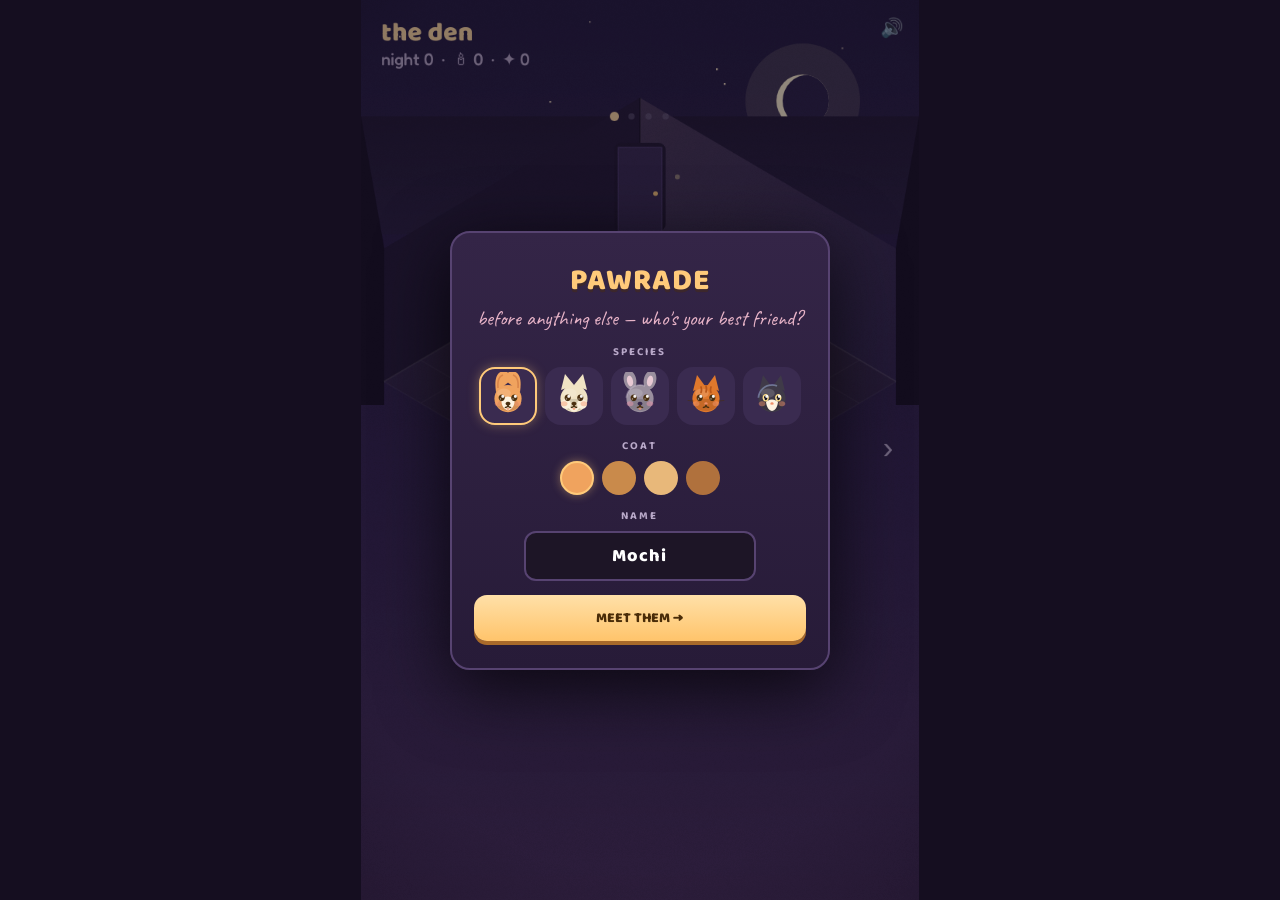
==== commit 2f71899b: "A2: the coax ritual + visible trust meter Tapping a rescue no longer spams +4 — it opens a 4-gesture" ====
--- a/index.html
+++ b/index.html
@@ -1014,6 +1014,10 @@
     if (p.x >= MAP_BACK.x && p.x <= MAP_BACK.x + MAP_BACK.w && p.y >= MAP_BACK.y && p.y <= MAP_BACK.y + MAP_BACK.h) { audio(); uiTick(); goDen(); return; }
     mapDrag = { y0: p.y, s0: mapScroll, moved: 0, px: p.x, py: p.y }; return;
   }
+  if (rescueVerbMenu) {   // the coax menu owns taps: pick a gesture, or tap away to close
+    var mv; for (mv = 0; mv < verbChipRects.length; mv++) { var vc = verbChipRects[mv]; if (p.x >= vc.x && p.x <= vc.x + vc.w && p.y >= vc.y && p.y <= vc.y + vc.h) { if (!vc.used) applyVerb(rescueVerbMenu.idx, vc.v); return; } }
+    rescueVerbMenu = null; setUI(); return;
+  }
   if (arrivalScene) {   // tap anywhere skips the ceremony straight to the "leave the door open?" prompt
     if (!arrivalScene.prompted) { arrivalScene.t0 = performance.now() - ARR_HIDE; }
     return;
@@ -1045,7 +1049,7 @@
     if (curRoom < ROOMS.length - 1 && p.x >= NAV_R.x && p.x <= NAV_R.x + NAV_R.w && p.y >= NAV_R.y && p.y <= NAV_R.y + NAV_R.h) { audio(); uiTick(); curRoom++; fadeFrom = performance.now(); setUI(); return; }
     if (curRoom === 0) {
       if (save.pet && Math.hypot(p.x - petScreenPos.x, p.y - petScreenPos.y) < petScreenPos.r * 1.25) { audio(); petReact('pat'); return; }
-      if (curFeaturedRescue >= 0 && Math.hypot(p.x - rescueScreenPos.x, p.y - rescueScreenPos.y) < rescueScreenPos.r * 1.25) { coaxRescue(curFeaturedRescue); return; }
+      if (curFeaturedRescue >= 0 && Math.hypot(p.x - rescueScreenPos.x, p.y - rescueScreenPos.y) < rescueScreenPos.r * 1.25) { openRescueMenu(curFeaturedRescue); return; }
       return;
     }
     var room = ROOMS[curRoom];
@@ -1270,10 +1274,10 @@
   var inDen = (screenMode === 'den' && curRoom === 0);
   $('whisper').classList.toggle('den', inDen);         // whisper floats above the care chips in the den, above the tuck in play
   $('bar-icons').classList.toggle('hidden', !inDen);   // the compact secondary row lives only in the den
-  if (furnishMode || arrivalScene) {   // furnish mode / the arrival ceremony take over \u2014 chrome hides, canvas carries it
+  if (furnishMode || arrivalScene || rescueVerbMenu) {   // full-screen canvas moments take over \u2014 chrome hides
     ['btn-parade', 'btn-map', 'btn-tuck', 'btn-dreams', 'btn-wardrobe', 'btn-practice', 'btn-shop'].forEach(function (b) { $(b).classList.add('hidden'); });
     $('bar-icons').classList.add('hidden'); $('care').classList.add('hidden');
-    $('whisper').classList.toggle('hidden', !!furnishMode);   // the arrival narrates through the whisper \u2014 keep it
+    $('whisper').classList.toggle('hidden', !!furnishMode);   // arrival + coax narrate through the whisper \u2014 keep it
     return;
   }
   $('whisper').classList.remove('hidden');
@@ -1807,6 +1811,80 @@
 }
 function rescueShareText(r) {
   return r.name + ': found scared, ' + (r.trait ? 'now ' + traitLine(r.trait) : 'now home for good. \ud83d\udc9b') + '\npawrade.pages.dev';
+}
+// ---- THE COAX RITUAL: four gentle gestures, one each per day, one is her secret favorite ----
+var RESCUE_VERBS = ['sit', 'treat', 'words', 'toy'];
+var RESCUE_VERB_LABEL = { sit: 'sit near', treat: 'a treat', words: 'soft words', toy: 'roll a toy' };
+var RESCUE_FAV = { tux: 'words', tabby: 'toy', voidcat: 'sit', corgi: 'treat', shiba: 'toy', frenchie: 'treat' };
+function rescueFavVerb(r) { return r.trait === 'cart' ? 'toy' : r.trait === 'patch' ? 'words' : (RESCUE_FAV[r.breed] || 'treat'); }
+var rescueVerbMenu = null, verbChipRects = [];
+function drawTinyHeart(x, y, s) { ctx.beginPath(); ctx.moveTo(x, y + s * 0.3); ctx.bezierCurveTo(x - s, y - s * 0.7, x - s * 1.5, y + s * 0.45, x, y + s * 1.25); ctx.bezierCurveTo(x + s * 1.5, y + s * 0.45, x + s, y - s * 0.7, x, y + s * 0.3); ctx.closePath(); ctx.fill(); }
+function drawVerbIcon(v, x, y, s) {
+  ctx.save(); ctx.translate(x, y);
+  if (v === 'sit') { ctx.fillStyle = '#7290b2'; ctx.beginPath(); ctx.ellipse(0, s * 0.3, s * 0.72, s * 0.34, 0, 0, 7); ctx.fill(); ctx.fillStyle = '#96b0d0'; ctx.beginPath(); ctx.ellipse(0, s * 0.15, s * 0.58, s * 0.26, 0, 0, 7); ctx.fill(); }
+  else if (v === 'treat') { ctx.fillStyle = '#e0a060'; ctx.save(); ctx.rotate(0.5); ctx.beginPath(); ctx.ellipse(0, 0, s * 0.62, s * 0.24, 0, 0, 7); ctx.fill(); ctx.beginPath(); ctx.arc(-s * 0.55, -s * 0.2, s * 0.2, 0, 7); ctx.fill(); ctx.beginPath(); ctx.arc(-s * 0.55, s * 0.2, s * 0.2, 0, 7); ctx.fill(); ctx.beginPath(); ctx.arc(s * 0.55, -s * 0.2, s * 0.2, 0, 7); ctx.fill(); ctx.beginPath(); ctx.arc(s * 0.55, s * 0.2, s * 0.2, 0, 7); ctx.fill(); ctx.restore(); }
+  else if (v === 'words') { ctx.fillStyle = '#e8b4c8'; roundRect(-s * 0.7, -s * 0.55, s * 1.4, s * 0.9, 6); ctx.fill(); ctx.beginPath(); ctx.moveTo(-s * 0.25, s * 0.3); ctx.lineTo(-s * 0.05, s * 0.66); ctx.lineTo(s * 0.15, s * 0.3); ctx.closePath(); ctx.fill(); ctx.fillStyle = '#33244e'; for (var d = -1; d <= 1; d++) { ctx.beginPath(); ctx.arc(d * s * 0.34, -s * 0.1, s * 0.09, 0, 7); ctx.fill(); } }
+  else { ctx.fillStyle = '#7fb8e8'; ctx.beginPath(); ctx.arc(0, 0, s * 0.56, 0, 7); ctx.fill(); ctx.strokeStyle = '#5a94c4'; ctx.lineWidth = 2; ctx.beginPath(); ctx.arc(0, 0, s * 0.38, 0.4, 2.6); ctx.stroke(); ctx.beginPath(); ctx.arc(0, 0, s * 0.38, 3.5, 5.8); ctx.stroke(); }
+  ctx.restore();
+}
+function openRescueMenu(idx) {
+  var r = save.rescues[idx]; if (!r) return; audio();
+  if (r.vday !== dayNumber()) { r.vday = dayNumber(); r.vused = {}; persist(); }
+  var allUsed = true, vi; for (vi = 0; vi < 4; vi++) if (!(r.vused && r.vused[RESCUE_VERBS[vi]])) allUsed = false;
+  if (allUsed) { setWhisper('she\u2019s had her fill of kindness today. tomorrow?'); return; }
+  rescueVerbMenu = { idx: idx }; setUI();
+}
+function applyVerb(idx, verb) {
+  var r = save.rescues[idx]; if (!r) return;
+  if (r.vday !== dayNumber()) { r.vday = dayNumber(); r.vused = {}; }
+  if (r.vused && r.vused[verb]) return;
+  audio(); r.vused = r.vused || {}; r.vused[verb] = true;
+  var fav = rescueFavVerb(r) === verb, before = rescueStage(r.trust);
+  r.trust = Math.min(100, r.trust + (fav ? 12 : 4));
+  var after = rescueStage(r.trust);
+  r._pop = performance.now();
+  rescueVerbMenu = null; persist(); setUI();
+  var rp = rescueScreenPos;
+  if (fav) { burstHeartsAt(rp.x, rp.y - 20, 11); mallet(SCALE_HZ[4], 0, 0.12, 0.3); mallet(SCALE_HZ[7], 0.13, 0.13, 0.5); }
+  else { burstHeartsAt(rp.x, rp.y - 20, 4); mallet(SCALE_HZ[2], 0, 0.08, 0.22); }
+  if (after > before) {
+    var cross = ['', 'she stops hiding now \u2014 just watches you.', 'she took a step closer. toward you.', ''][after];
+    setWhisper(cross || 'braver, a little, every day.'); burstHeartsAt(rp.x, rp.y - 20, 12);
+  } else if (fav) {
+    var fl = { sit: r.name + ' settles beside you. that\u2019s new.', treat: r.name + ' sniffs \u2014 then, quietly, nibbles.', words: 'an ear turns toward your voice and stays.', toy: r.name + ' bats the toy once. just once. but still.' };
+    setWhisper(fl[verb]);
+  } else {
+    var sl = ['a small thank-you, told in tail.', 'noted. appreciated. still a little shy.', 'not much yet \u2014 but not nothing.'];
+    setWhisper(sl[Math.floor(Math.random() * sl.length)]);
+  }
+  if (after >= 3 && before < 3 && !r.homeCelebrated) { r.homeCelebrated = true; persist(); setTimeout(function () { showGlowUp(idx); }, 900); }
+}
+function drawRescueMenu(now) {
+  var r = save.rescues[rescueVerbMenu.idx]; if (!r) { rescueVerbMenu = null; return; }
+  verbChipRects = [];
+  ctx.fillStyle = 'rgba(13,8,21,.74)'; ctx.fillRect(0, 0, W, H);
+  ctx.textAlign = 'center';
+  ctx.font = "700 24px 'Baloo 2', sans-serif"; ctx.fillStyle = '#ffd9a0';
+  ctx.fillText('how will you reach ' + r.name + '?', W / 2, 316);
+  ctx.font = "500 16px Fredoka, sans-serif"; ctx.fillStyle = '#b9a9c9';
+  ctx.fillText('one gesture a day \u2014 she remembers which', W / 2, 346);
+  var cw = 202, ch = 90, gap = 16, x0 = W / 2 - cw - gap / 2, y0 = 392;
+  for (var i = 0; i < 4; i++) {
+    var v = RESCUE_VERBS[i], used = !!(r.vused && r.vused[v]);
+    var cx = x0 + (i % 2) * (cw + gap), cy = y0 + Math.floor(i / 2) * (ch + gap);
+    ctx.fillStyle = used ? 'rgba(42,29,61,.5)' : 'rgba(42,29,61,.96)'; roundRect(cx, cy, cw, ch, 16); ctx.fill();
+    ctx.strokeStyle = used ? '#3a2f4a' : '#574371'; ctx.lineWidth = 1.5; roundRect(cx, cy, cw, ch, 16); ctx.stroke();
+    ctx.save(); ctx.globalAlpha = used ? 0.4 : 1;
+    drawVerbIcon(v, cx + 42, cy + ch / 2 - (used ? 8 : 0), 24);
+    ctx.textAlign = 'left'; ctx.font = "700 19px 'Baloo 2', sans-serif"; ctx.fillStyle = '#f6efe6';
+    ctx.fillText(RESCUE_VERB_LABEL[v], cx + 74, cy + ch / 2 + (used ? -2 : 6));
+    if (used) { ctx.font = "500 12px Fredoka, sans-serif"; ctx.fillStyle = '#8fd0a4'; ctx.fillText('given today \u2713', cx + 74, cy + ch / 2 + 18); }
+    ctx.restore();
+    verbChipRects.push({ x: cx, y: cy, w: cw, h: ch, v: v, used: used });
+  }
+  ctx.textAlign = 'center'; ctx.font = "500 15px Fredoka, sans-serif"; ctx.fillStyle = 'rgba(185,169,201,.7)';
+  ctx.fillText('tap away to close', W / 2, y0 + 2 * ch + gap + 34);
+  ctx.textAlign = 'left';
 }
 $('glowup-close').addEventListener('click', function () { uiTick(); hideOv('glowup-ov'); });
 $('glowup-copy').addEventListener('click', function () {
@@ -2843,13 +2921,24 @@
         ctx.fillStyle = '#57406e'; ctx.beginPath(); ctx.ellipse(rx, ry + rr * 0.12, rr * 1.12, rr * 0.24, 0, 0, 7); ctx.fill();
         if (rstage === 3) { var rgl = ctx.createRadialGradient(rx, ry - rr * 0.5, 10, rx, ry - rr * 0.5, 90 * rsc); rgl.addColorStop(0, 'rgba(255,222,150,.16)'); rgl.addColorStop(1, 'rgba(255,222,150,0)'); ctx.fillStyle = rgl; ctx.beginPath(); ctx.arc(rx, ry - rr * 0.5, 90 * rsc, 0, 7); ctx.fill(); }
         ctx.save(); ctx.globalAlpha = rstage < 3 ? (0.5 + rstage * 0.2) : 1;
-        drawPet(ctx, featR.breed, featR.coat, rx, ry - rr * 0.5, rr, { breath: s2.breath(now), sleeping: rstage === 0, sad: rstage === 1, pupil: rstage <= 1 ? { x: 0.55, y: 0.15 } : { x: 0, y: 0 } });
-        drawTraitMark(ctx, featR.trait, rx, ry - rr * 0.5, rr, rstage < 3);
+        var pcy = ry - rr * 0.5;
+        if (featR._pop && now - featR._pop < 500) { var pp = (now - featR._pop) / 500, ps = 1 + 0.17 * Math.sin(pp * Math.PI); ctx.translate(rx, pcy); ctx.scale(ps, ps); ctx.translate(-rx, -pcy); }
+        drawPet(ctx, featR.breed, featR.coat, rx, pcy, rr, { breath: s2.breath(now), sleeping: rstage === 0, sad: rstage === 1, pupil: rstage <= 1 ? { x: 0.55, y: 0.15 } : { x: 0, y: 0 } });
+        drawTraitMark(ctx, featR.trait, rx, pcy, rr, rstage < 3);
         if (rstage === 0) { ctx.fillStyle = '#3a2c22'; ctx.fillRect(rx - rr * 0.63, ry - rr * 0.15, rr * 1.26, rr * 0.57); ctx.fillStyle = '#4a3a30'; ctx.fillRect(rx - rr * 0.63, ry - rr * 0.15, rr * 1.26, rr * 0.09); }
         ctx.restore();
-        ctx.font = "600 " + Math.round(17 * Math.max(rsc, 0.85)) + "px 'Baloo 2', sans-serif"; ctx.fillStyle = '#b9a9c9'; ctx.textAlign = 'center';
-        ctx.fillText(featR.name + ' \u2014 ' + RESCUE_STAGE_WORD[rstage], rx, ry - rr * 1.02 + rr * 0.9);
-        rescueScreenPos = { x: rx, y: ry - rr * 0.5, r: rr };
+        var topY = ry - rr * 1.85;                                   // above her ears
+        ctx.font = "600 15px 'Baloo 2', sans-serif"; ctx.fillStyle = '#c9b8d8'; ctx.textAlign = 'center';
+        ctx.fillText(featR.name + ' \u00b7 ' + RESCUE_STAGE_WORD[rstage], rx, topY - 8);
+        if (rstage < 3) {                                            // the visible trust meter, filling in warm
+          var barW = 64, barH = 8, barX = rx - barW / 2;
+          ctx.fillStyle = 'rgba(30,20,44,.85)'; roundRect(barX, topY, barW, barH, 4); ctx.fill();
+          var fw = barW * (featR.trust / 100);
+          if (fw > 0) { ctx.fillStyle = '#e8879e'; roundRect(barX, topY, Math.max(barH, fw), barH, 4); ctx.fill(); }
+          ctx.strokeStyle = 'rgba(255,185,200,.3)'; ctx.lineWidth = 1; roundRect(barX, topY, barW, barH, 4); ctx.stroke();
+          ctx.fillStyle = '#ffb9c8'; drawTinyHeart(barX + barW + 8, topY + barH / 2, 4.6);
+        }
+        rescueScreenPos = { x: rx, y: pcy, r: rr };
       } });
     })(rp2.x, rp2.y, rp2.scale);
   } else { curFeaturedRescue = -1; }
@@ -2890,6 +2979,7 @@
   if (line3.length) { ctx.font = "500 17px Fredoka, sans-serif"; ctx.fillText(line3.join(' \u00b7 ') + homeSuffix, 26, 110); }
   if (furnishMode) drawFurnishUI(now);   // catalog strip + held piece + done/trash, drawn on top of everything
   if (arrivalScene) renderArrival(now);  // the arrival ceremony overlays the den (resident pet is home to greet)
+  if (rescueVerbMenu) drawRescueMenu(now); // the coax verb picker
 }
 function renderPlay(now) {
   ctx.save();
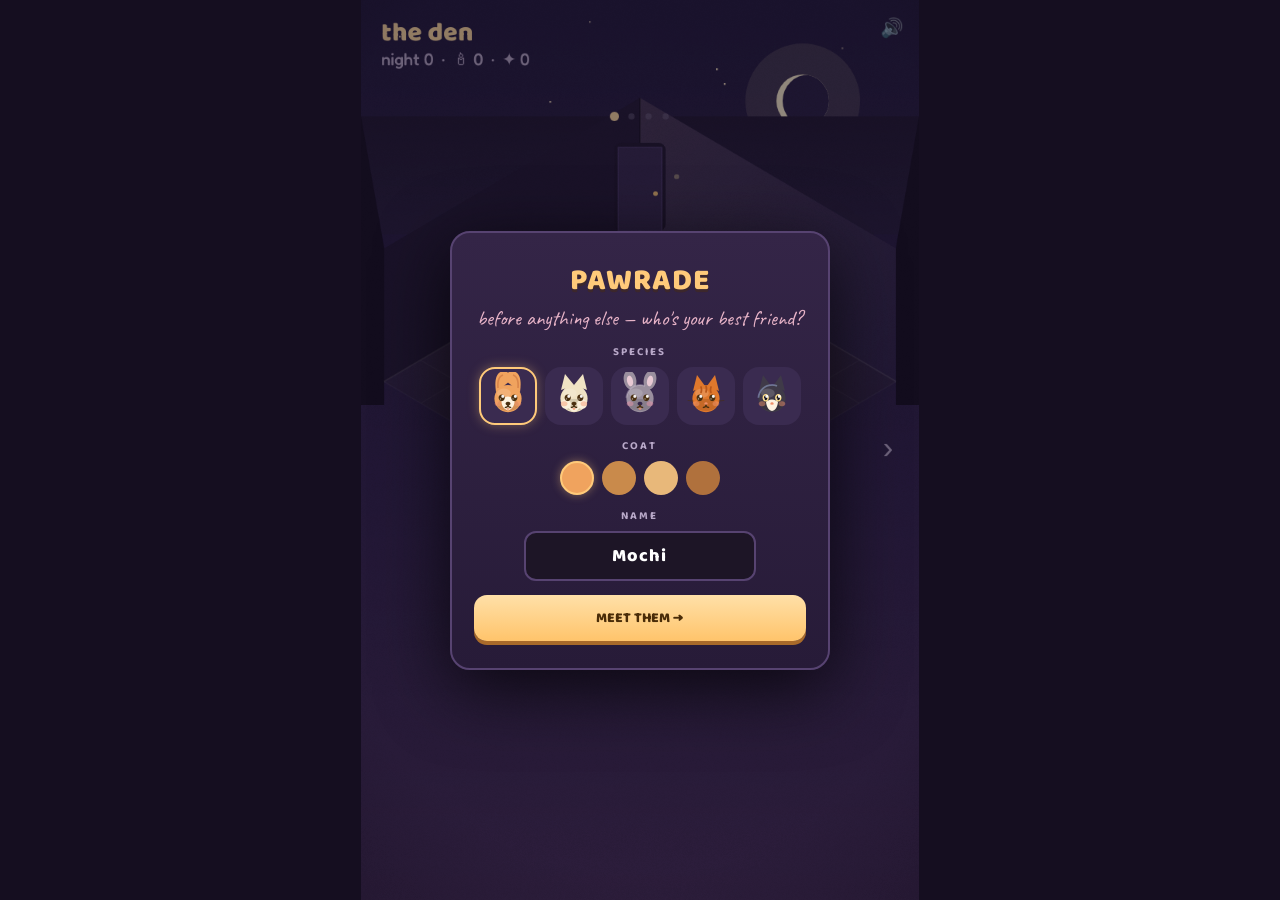
==== commit bda6a535: "A3: The Crossing — the payoff walk at full trust Reaching full trust no longer just pops a modal. Sh" ====
--- a/index.html
+++ b/index.html
@@ -1014,6 +1014,7 @@
     if (p.x >= MAP_BACK.x && p.x <= MAP_BACK.x + MAP_BACK.w && p.y >= MAP_BACK.y && p.y <= MAP_BACK.y + MAP_BACK.h) { audio(); uiTick(); goDen(); return; }
     mapDrag = { y0: p.y, s0: mapScroll, moved: 0, px: p.x, py: p.y }; return;
   }
+  if (crossingScene) return;   // the crossing plays out uninterrupted \u2014 it's hers
   if (rescueVerbMenu) {   // the coax menu owns taps: pick a gesture, or tap away to close
     var mv; for (mv = 0; mv < verbChipRects.length; mv++) { var vc = verbChipRects[mv]; if (p.x >= vc.x && p.x <= vc.x + vc.w && p.y >= vc.y && p.y <= vc.y + vc.h) { if (!vc.used) applyVerb(rescueVerbMenu.idx, vc.v); return; } }
     rescueVerbMenu = null; setUI(); return;
@@ -1274,10 +1275,10 @@
   var inDen = (screenMode === 'den' && curRoom === 0);
   $('whisper').classList.toggle('den', inDen);         // whisper floats above the care chips in the den, above the tuck in play
   $('bar-icons').classList.toggle('hidden', !inDen);   // the compact secondary row lives only in the den
-  if (furnishMode || arrivalScene || rescueVerbMenu) {   // full-screen canvas moments take over \u2014 chrome hides
+  if (furnishMode || arrivalScene || rescueVerbMenu || crossingScene) {   // full-screen canvas moments take over \u2014 chrome hides
     ['btn-parade', 'btn-map', 'btn-tuck', 'btn-dreams', 'btn-wardrobe', 'btn-practice', 'btn-shop'].forEach(function (b) { $(b).classList.add('hidden'); });
     $('bar-icons').classList.add('hidden'); $('care').classList.add('hidden');
-    $('whisper').classList.toggle('hidden', !!furnishMode);   // arrival + coax narrate through the whisper \u2014 keep it
+    $('whisper').classList.toggle('hidden', !!furnishMode);   // arrival / coax / crossing narrate through the whisper \u2014 keep it
     return;
   }
   $('whisper').classList.remove('hidden');
@@ -1857,7 +1858,7 @@
     var sl = ['a small thank-you, told in tail.', 'noted. appreciated. still a little shy.', 'not much yet \u2014 but not nothing.'];
     setWhisper(sl[Math.floor(Math.random() * sl.length)]);
   }
-  if (after >= 3 && before < 3 && !r.homeCelebrated) { r.homeCelebrated = true; persist(); setTimeout(function () { showGlowUp(idx); }, 900); }
+  if (after >= 3 && before < 3 && !r.homeCelebrated) { r.homeCelebrated = true; persist(); setTimeout(function () { startCrossing(idx); }, 700); }
 }
 function drawRescueMenu(now) {
   var r = save.rescues[rescueVerbMenu.idx]; if (!r) { rescueVerbMenu = null; return; }
@@ -1885,6 +1886,41 @@
   ctx.textAlign = 'center'; ctx.font = "500 15px Fredoka, sans-serif"; ctx.fillStyle = 'rgba(185,169,201,.7)';
   ctx.fillText('tap away to close', W / 2, y0 + 2 * ch + gap + 34);
   ctx.textAlign = 'left';
+}
+// ---- THE CROSSING: at full trust she walks the whole room to your pet, nose to nose. then the glow-up. ----
+var crossingScene = null, CRS_WALK0 = 700, CRS_WALK1 = 4300, CRS_TOUCH = 5300, CRS_END = 7200;
+function tileToDL(col, row) { var n = ISO_COLS - 1; return { d: ((col + row) / 2) / n, l: (col - row) / n }; }
+function pickFavoriteSpot() {   // she claims a place of her own \u2014 a soft one if you bought her one
+  var pref = ['bed', 'cushion', 'rug', 'hearth'], p, k;
+  for (p = 0; p < pref.length; p++) for (k in save.denFurn) if (save.denFurn[k] === pref[p]) { var q = k.split('_'); return tileToDL(+q[0], +q[1]); }
+  return { d: 0.42, l: -0.44 };
+}
+function startCrossing(idx) {
+  var r = save.rescues[idx]; if (!r || crossingScene) return;
+  crossingScene = {
+    idx: idx, t0: performance.now(), glowed: false, w1: false, w2: false,
+    fromD: rescueWander ? rescueWander.d : 0.31, fromL: rescueWander ? rescueWander.l : 0.44,
+    toD: (petWander ? petWander.d : 0.66) - 0.02, toL: (petWander ? petWander.l : 0) + 0.3
+  };
+  setUI();
+}
+function tickCrossing(now) {
+  var c = crossingScene, r = save.rescues[c.idx];
+  if (!r) { crossingScene = null; setUI(); return; }
+  var e = now - c.t0;
+  if (!c.w1 && e > 250) { c.w1 = true; setWhisper('she\u2019s\u2026 standing up.'); }
+  if (!c.w2 && e > CRS_WALK1 - 250) {
+    c.w2 = true; setWhisper('she crossed the whole room \u2014 to ' + (save.pet ? save.pet.name : 'him') + '.');
+  }
+  if (e > CRS_TOUCH && !c.glowed) {   // nose to nose
+    c.glowed = true;
+    var sp = pickFavoriteSpot(); r.spotD = sp.d; r.spotL = sp.l; persist();
+    var mid = { x: (rescueScreenPos.x + petScreenPos.x) / 2, y: (rescueScreenPos.y + petScreenPos.y) / 2 };
+    burstHeartsAt(mid.x, mid.y, 18);
+    mallet(SCALE_HZ[0], 0, 0.13, 0.5); mallet(SCALE_HZ[4], 0.14, 0.14, 0.6); mallet(SCALE_HZ[7], 0.3, 0.15, 1.0);
+    setWhisper('nose to nose. she\u2019s home \u2014 really home.');
+  }
+  if (e > CRS_END) { var gi = c.idx; crossingScene = null; setUI(); showGlowUp(gi); }
 }
 $('glowup-close').addEventListener('click', function () { uiTick(); hideOv('glowup-ov'); });
 $('glowup-copy').addEventListener('click', function () {
@@ -1972,7 +2008,7 @@
 }
 function goDen() {
   screenMode = 'den'; curRoom = 0; phase = 'idle'; clearFx(); fadeFrom = performance.now(); setUI(); denWhisper();
-  if (pendingGlowRescue >= 0) { var gi = pendingGlowRescue; pendingGlowRescue = -1; setTimeout(function () { showGlowUp(gi); }, 900); }
+  if (pendingGlowRescue >= 0) { var gi = pendingGlowRescue; pendingGlowRescue = -1; setTimeout(function () { startCrossing(gi); }, 900); }
 }
 function denWhisper() {
   if (save.pet && petMood() < 52 && Math.random() < 0.6) { setWhisper(save.pet.name + ' perks right up the moment you walk in.'); return; }
@@ -2912,8 +2948,18 @@
     curFeaturedRescue = featI;
     if (!rescueWander) rescueWander = wanderInit(0.29, 0.4);
     var rstage0 = rescueStage(featR.trust);
-    if (rstage0 >= 2) wanderTick(rescueWander, now, 2600, RESCUE_WP); // shy stages stay put near their spot; confident ones wander
-    var rp2 = denProject(rescueWander.d, rescueWander.l);
+    var crossing = !!(crossingScene && crossingScene.idx === featI), rp2;
+    if (crossing) {                                   // the walk across the room \u2014 she drives her own path
+      var ce = now - crossingScene.t0, ck = Math.max(0, Math.min(1, (ce - CRS_WALK0) / (CRS_WALK1 - CRS_WALK0)));
+      var cek = ck < 0.5 ? 2 * ck * ck : 1 - Math.pow(-2 * ck + 2, 2) / 2;
+      rescueWander.d = crossingScene.fromD + (crossingScene.toD - crossingScene.fromD) * cek;
+      rescueWander.l = crossingScene.fromL + (crossingScene.toL - crossingScene.fromL) * cek;
+    } else if (rstage0 >= 2) {                        // shy stages stay put; confident ones roam \u2014 near her own spot once she has one
+      var zone = RESCUE_WP;
+      if (featR.spotD != null) zone = [{ d: featR.spotD, l: featR.spotL }, { d: featR.spotD + 0.03, l: featR.spotL + 0.06 }, { d: featR.spotD - 0.03, l: featR.spotL - 0.06 }, { d: featR.spotD, l: featR.spotL + 0.04 }];
+      wanderTick(rescueWander, now, 2600, zone);
+    }
+    rp2 = denProject(rescueWander.d, rescueWander.l);
     (function (rx, ry, rsc) {
       jobs.push({ depth: ry, draw: function () {
         var rstage = rescueStage(featR.trust), s2 = denSouls.r0; s2.tick(now);
@@ -2979,6 +3025,7 @@
   if (line3.length) { ctx.font = "500 17px Fredoka, sans-serif"; ctx.fillText(line3.join(' \u00b7 ') + homeSuffix, 26, 110); }
   if (furnishMode) drawFurnishUI(now);   // catalog strip + held piece + done/trash, drawn on top of everything
   if (arrivalScene) renderArrival(now);  // the arrival ceremony overlays the den (resident pet is home to greet)
+  if (crossingScene) tickCrossing(now);  // the walk-across payoff at full trust
   if (rescueVerbMenu) drawRescueMenu(now); // the coax verb picker
 }
 function renderPlay(now) {
@@ -3242,6 +3289,8 @@
   return { combo: combo, comboBest: comboBest, score: score, botPar: botPar, parCrossed: parCrossed, mergeCount: mergeCount, board: o, rareCoat: curRareCoat, mask: curMask, blocked: blk, petScreenPos: petScreenPos, rescueScreenPos: rescueScreenPos, arrival: !!arrivalScene, doorAjar: denDoorAjar };
 };
 window._arrival = function (i) { if (screenMode !== 'den') goDen(); startArrival(RESCUE_POOL[i || 0]); };   // dev hook: play the arrival ceremony on demand
+window._cross = function (i) { if (screenMode !== 'den') goDen(); startCrossing(i || 0); };                // dev hook: play the crossing on demand
+window._rescueState = function (i) { var r = save.rescues[i || 0]; return r ? { trust: r.trust, spotD: r.spotD, spotL: r.spotL, vused: r.vused, crossing: !!crossingScene, pos: rescueScreenPos } : null; };
 demoCv = $('demo-cv'); dctx = demoCv.getContext('2d');
 dreamsCv = $('dreams-cv'); drctx = dreamsCv.getContext('2d');
 wardrobeCv = $('wardrobe-cv'); wardrobeCtx = wardrobeCv.getContext('2d');
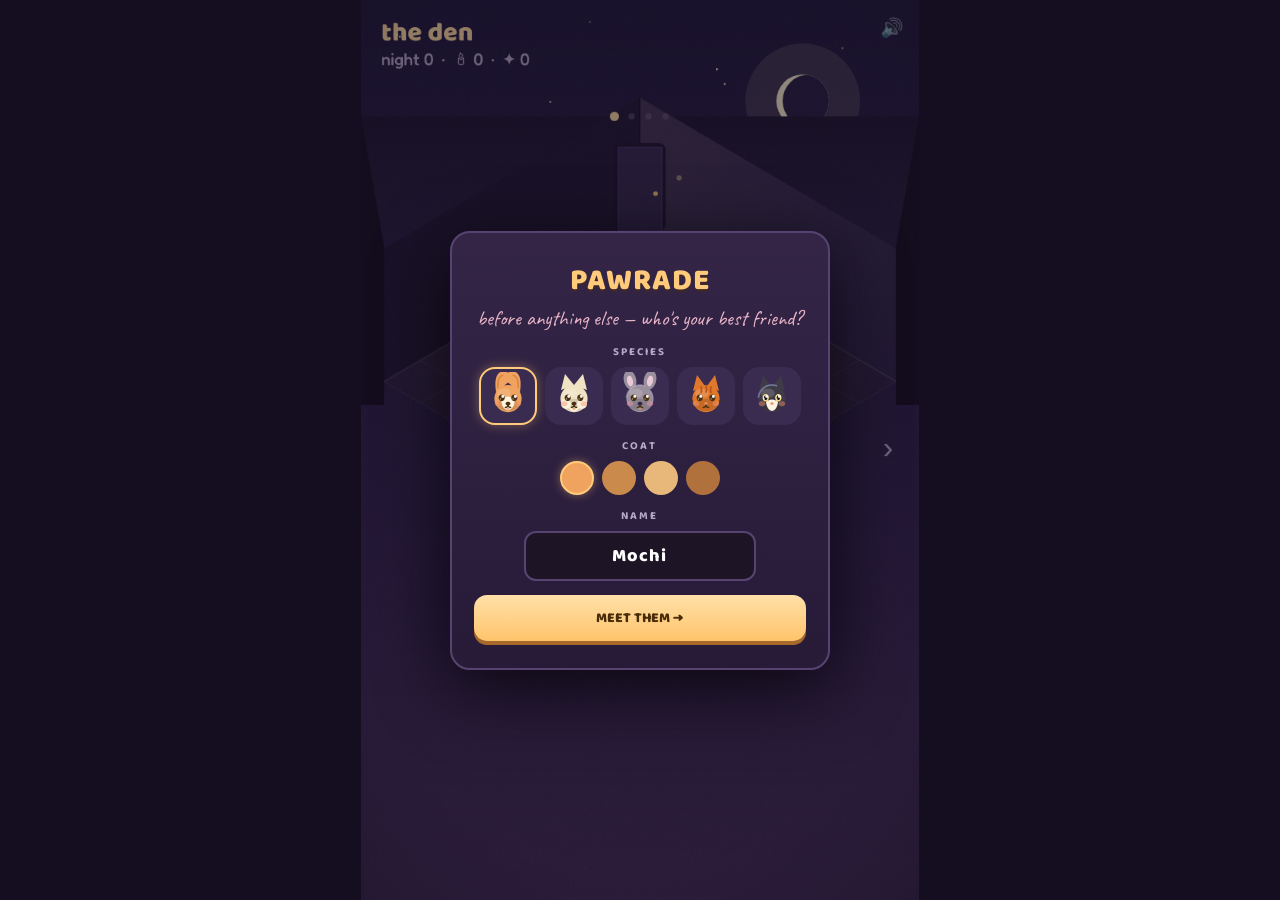
==== commit 42679790: "D1: the blocker engine — five cozy tile mechanics Boards are no longer "same rectangle, slightly har" ====
--- a/index.html
+++ b/index.html
@@ -650,7 +650,26 @@
 var score = 0, longestHug = 0, mergeCount = 0, grownTonight = 0, gradsTonight = [], runMode = 'daily';
 var curYawnEvery = 3, curYawnTargets = 2, curNight = 0, curObjective = null, wokenTotal = 0;
 var curMask = [];   // this run's fixed obstacle shape \u2014 same every attempt, part of the level's "architecture"
-function isBlockedCell(x, y) { return isMaskedCell(curMask, x, y); }
+// ---- TYPED TILES: the complexity staircase. cozy house obstacles that mostly create CHOICES, not walls. ----
+// quilt(n): passable, folded away by a merge touching it \u00b7 yarn(n): blocks until unravelled by an adjacent merge
+// moon: passable, a merge ENDING here scores double \u00b7 draft: passable, a pet landing here dozes off
+// spawn(b): a toybox that occupies its cell and keeps spilling its breed into the room
+var curTiles = {};
+function tkey(x, y) { return x + ',' + y; }
+function tilesFromSpec(spec) { var m = {}, a = (spec && spec.tiles) || [], i; for (i = 0; i < a.length; i++) m[tkey(a[i].x, a[i].y)] = { t: a[i].t, n: a[i].n, b: a[i].b }; return m; }
+function tileBlocks(tm, x, y) { var t = tm[tkey(x, y)]; return !!(t && (t.t === 'yarn' || t.t === 'spawn') && (t.n === undefined || t.n > 0)); }
+var FOLD_D = [[0, 0], [1, 0], [-1, 0], [0, 1], [0, -1]];
+function foldTiles(tm, cells) {   // a hug tidies the quilt / unravels the yarn it touches (and its orthogonal neighbours)
+  var i, d, k, folded = 0, hit = {};
+  for (i = 0; i < cells.length; i++) for (d = 0; d < 5; d++) hit[tkey(cells[i][0] + FOLD_D[d][0], cells[i][1] + FOLD_D[d][1])] = 1;
+  for (k in hit) {   // ONE layer per hug, however many of its cells touched the tile
+    var t = tm[k];
+    if (t && (t.t === 'quilt' || t.t === 'yarn')) { t.n = (t.n || 1) - 1; folded++; if (t.n <= 0) delete tm[k]; }
+  }
+  return folded;
+}
+function tilesLeft(tm, type) { var c = 0, k; for (k in tm) if (tm[k].t === type) c++; return c; }
+function isBlockedCell(x, y) { return isMaskedCell(curMask, x, y) || tileBlocks(curTiles, x, y); }
 var mapScroll = 0, mapDrag = null;   // Neighborhood map scroll state
 var slotPreview = [];                // home slot-chooser preview canvases (populated at boot, before V6 defs)
 var wardrobeOpen = false, wardrobeCv, wardrobeCtx;   // V7 dressing room (declared up top \u2014 boot-order safety)
@@ -837,11 +856,13 @@
     else bdeck.push({ b: bs[Math.floor(rng() * bs.length)], s: 1 });
   }
   var mask = spec.mask || [];
+  var btiles = tilesFromSpec(spec);                                   // the bot faces the same quilts/yarn/moonbeams/drafts
+  function bBlocked(x, y) { return isMaskedCell(mask, x, y) || tileBlocks(btiles, x, y); }
   var g = [], sleep = [];
-  for (var y = 0; y < ROWS; y++) { g.push([]); sleep.push([]); for (var x = 0; x < COLS; x++) { var blk = isMaskedCell(mask, x, y); g[y].push(blk ? null : (bp < bdeck.length ? bdeck[bp++] : null)); sleep[y].push(false); } }
+  for (var y = 0; y < ROWS; y++) { g.push([]); sleep.push([]); for (var x = 0; x < COLS; x++) { var blk = bBlocked(x, y); g[y].push(blk ? null : (bp < bdeck.length ? bdeck[bp++] : null)); sleep[y].push(false); } }
   if (spec.presetSleep) { // same fixed opening shape the real board uses, so the bot faces the identical architecture
     var archRng2 = mulberry32(hashStr('ARCH-' + seedStr.split('-').slice(0, 2).join('-')));
-    var openCells2 = []; for (var ay2 = 0; ay2 < ROWS; ay2++) for (var ax2 = 0; ax2 < COLS; ax2++) if (!isMaskedCell(mask, ax2, ay2)) openCells2.push([ax2, ay2]);
+    var openCells2 = []; for (var ay2 = 0; ay2 < ROWS; ay2++) for (var ax2 = 0; ax2 < COLS; ax2++) if (!bBlocked(ax2, ay2)) openCells2.push([ax2, ay2]);
     for (var pc2 = 0; pc2 < Math.min(spec.presetSleep, openCells2.length); pc2++) { var idx2 = Math.floor(archRng2() * openCells2.length), cp2 = openCells2.splice(idx2, 1)[0]; sleep[cp2[1]][cp2[0]] = true; }
   }
   function groupAt(sx, sy, seen) {
@@ -869,12 +890,15 @@
     }
     if (!best) break;
     var cells = best.cells.slice(0, 5), n = cells.length, kind = best.kind;
-    if (kind.s >= 3) { for (var ci = 0; ci < n; ci++) g[cells[ci][1]][cells[ci][0]] = null; }
+    if (kind.s >= 3) { for (var ci = 0; ci < n; ci++) g[cells[ci][1]][cells[ci][0]] = null; foldTiles(btiles, cells); }
     else {
-      score += 12 * n * n * STAGE_MULT[kind.s];
-      var end = cells[n - 1];
+      var end = cells[n - 1], bmt = btiles[tkey(end[0], end[1])];
+      var bGain = 12 * n * n * STAGE_MULT[kind.s];
+      if (bmt && bmt.t === 'moon') bGain *= 2;          // the bot can use the moonlight too
+      score += bGain;
       for (var cj = 0; cj < n; cj++) g[cells[cj][1]][cells[cj][0]] = null;
       g[end[1]][end[0]] = { b: kind.b, s: kind.s + 1 };
+      foldTiles(btiles, cells);
       merges++;
       if (merges >= 12) break;   // the bot gets sleepy too \u2014 par stays HUMAN-scale (a person plays 10-20 hugs, not the whole deck)
     }
@@ -882,10 +906,21 @@
     for (var gx = 0; gx < COLS; gx++) {
       var wy = ROWS - 1;
       for (var gy = ROWS - 1; gy >= 0; gy--) {
-        if (isMaskedCell(mask, gx, gy)) { for (var fy2 = wy; fy2 > gy; fy2--) { g[fy2][gx] = bp < bdeck.length ? bdeck[bp++] : null; sleep[fy2][gx] = false; } wy = gy - 1; continue; }
+        if (bBlocked(gx, gy)) { for (var fy2 = wy; fy2 > gy; fy2--) { g[fy2][gx] = bp < bdeck.length ? bdeck[bp++] : null; sleep[fy2][gx] = false; } wy = gy - 1; continue; }
         if (g[gy][gx]) { if (wy !== gy) { g[wy][gx] = g[gy][gx]; sleep[wy][gx] = sleep[gy][gx]; g[gy][gx] = null; sleep[gy][gx] = false; } wy--; }
       }
       for (; wy >= 0; wy--) { g[wy][gx] = bp < bdeck.length ? bdeck[bp++] : null; sleep[wy][gx] = false; }
+    }
+    for (var tk in btiles) {                        // drafts doze whoever settled in them; toyboxes spill (same fixed order as the board)
+      var bt = btiles[tk], tp = tk.split(','), tx = +tp[0], ty = +tp[1];
+      if (bt.t === 'draft') { if (g[ty] && g[ty][tx]) sleep[ty][tx] = true; }
+      else if (bt.t === 'spawn' && bt.b) {
+        for (var sd = 1; sd < FOLD_D.length; sd++) {
+          var ux = tx + FOLD_D[sd][0], uy = ty + FOLD_D[sd][1];
+          if (ux < 0 || ux >= COLS || uy < 0 || uy >= ROWS) continue;
+          if (g[uy][ux] && !sleep[uy][ux] && g[uy][ux].s === 1 && g[uy][ux].b !== bt.b && g[uy][ux].b !== 'voidcat') { g[uy][ux] = { b: bt.b, s: 1 }; break; }
+        }
+      }
     }
     if (merges % YE === 0) { // yawn
       var awake = [];
@@ -923,6 +958,7 @@
   curRareCoat = spec.rareCoat || 0; starHits = 0;
   curYawnEvery = spec.yawnEvery; curYawnTargets = spec.yawnTargets;
   curMask = spec.mask || [];
+  curTiles = tilesFromSpec(spec);
   buildDeck(mulberry32(hashStr(seedStr)), spec);
   yawnRng = mulberry32(hashStr(seedStr + '-yawn'));
   starRng = mulberry32(hashStr(seedStr + '-star'));
@@ -1125,6 +1161,8 @@
     save.graduates[kind.breed] = (save.graduates[kind.breed] || 0) + 1;
     gradsTonight.push(kind.breed);
     persist();
+    var gCells = []; for (var gk = 0; gk < n; gk++) gCells.push([path[gk].x, path[gk].y]);
+    foldTiles(curTiles, gCells);   // a graduation tidies what it walks past too
     callout(STAGE_NAME[kind.breed][3] + ' IS COMPLETE.', '#ffd9a0');
     setWhisper(WHISPERS.graduated[0].replace('{X}', STAGE_NAME[kind.breed][3]));
     wakeAround(endPos, 2); // the parade noise wakes half the room
@@ -1136,6 +1174,10 @@
     for (var si = 0; si < n; si++) if (star && path[si].x === star.x && path[si].y === star.y) starHit = true;
     if (mergeCount === 0) { gained *= 2; callout('first hug of the night \u00d72', '#ffd9a0'); }
     if (starHit) { gained *= 2; star = null; starHits++; if (starHits >= 3) unlockLegend('starlight'); }
+    var moonT = curTiles[tkey(endPos.x, endPos.y)];      // a hug finished in the moonlight is worth double
+    if (moonT && moonT.t === 'moon') { gained *= 2; callout('in the moonlight \u00d72', '#a8d8ff'); }
+    var pathCells = []; for (var pcI = 0; pcI < n; pcI++) pathCells.push([path[pcI].x, path[pcI].y]);
+    if (foldTiles(curTiles, pathCells)) noisePuff(0, 0.07, 520);   // quilts fold, yarn unravels \u2014 a soft rustle
     var ex = GRID_X + endPos.x * CELL + CELL / 2, ey = GRID_Y + endPos.y * CELL + CELL / 2;
     // capture + null sources; launch them flying INTO the end cell. the shimmer carries: any rare in the chain \u2192 rare result
     var theCoat = 0;
@@ -1229,6 +1271,69 @@
     })(t, i);
   }
 }
+// ---- tile art: cozy house obstacles, drawn in the room's own language ----
+function drawQuiltTile(cx, cy, n) {
+  ctx.save();
+  ctx.fillStyle = n > 1 ? 'rgba(152,112,172,.5)' : 'rgba(192,152,202,.36)';
+  roundRect(cx - CELL / 2 + 5, cy - CELL / 2 + 5, CELL - 10, CELL - 10, 14); ctx.fill();
+  ctx.strokeStyle = 'rgba(255,220,240,.32)'; ctx.lineWidth = 1.5;
+  if (ctx.setLineDash) ctx.setLineDash([5, 4]);
+  roundRect(cx - CELL / 2 + 11, cy - CELL / 2 + 11, CELL - 22, CELL - 22, 10); ctx.stroke();
+  if (ctx.setLineDash) ctx.setLineDash([]);
+  ctx.restore();
+}
+function drawMoonTile(cx, cy, now) {
+  var pulse = 0.15 + 0.09 * Math.sin(now / 700);
+  var mg = ctx.createRadialGradient(cx, cy, 4, cx, cy, CELL * 0.62);
+  mg.addColorStop(0, 'rgba(168,216,255,' + (pulse + 0.16) + ')'); mg.addColorStop(1, 'rgba(168,216,255,0)');
+  ctx.fillStyle = mg; ctx.beginPath(); ctx.arc(cx, cy, CELL * 0.62, 0, 7); ctx.fill();
+}
+function drawDraftTile(cx, cy, now) {
+  ctx.save(); ctx.globalAlpha = 0.45; ctx.strokeStyle = '#7fb8e8'; ctx.lineWidth = 2; ctx.lineCap = 'round';
+  for (var i = 0; i < 3; i++) {
+    var yy = cy - 13 + i * 13, ph = Math.sin(now / 520 + i) * 6;
+    ctx.beginPath(); ctx.moveTo(cx - 16 + ph, yy); ctx.quadraticCurveTo(cx + ph, yy - 5, cx + 16 + ph, yy); ctx.stroke();
+  }
+  ctx.restore();
+}
+function drawYarnTile(cx, cy, n) {
+  ctx.fillStyle = 'rgba(40,28,58,.5)'; roundRect(cx - CELL / 2 + 6, cy - CELL / 2 + 6, CELL - 12, CELL - 12, 16); ctx.fill();
+  ctx.fillStyle = n > 1 ? '#b8607e' : '#e0899f'; ctx.beginPath(); ctx.arc(cx, cy, CELL * 0.25, 0, 7); ctx.fill();
+  ctx.strokeStyle = 'rgba(255,255,255,.32)'; ctx.lineWidth = 2;
+  for (var a = 0; a < 3; a++) { ctx.beginPath(); ctx.arc(cx, cy, CELL * 0.25 - 3, a * 2.1, a * 2.1 + 1.6); ctx.stroke(); }
+  if (n > 1) { ctx.fillStyle = '#f6efe6'; ctx.font = "700 12px 'Baloo 2', sans-serif"; ctx.textAlign = 'center'; ctx.fillText(n, cx, cy + CELL * 0.44); ctx.textAlign = 'left'; }
+}
+function drawToyboxTile(cx, cy) {
+  ctx.fillStyle = '#5f8fc0'; roundRect(cx - CELL / 2 + 9, cy - CELL / 2 + 16, CELL - 18, CELL - 26, 9); ctx.fill();
+  ctx.fillStyle = '#77a8d8'; roundRect(cx - CELL / 2 + 7, cy - CELL / 2 + 9, CELL - 14, 12, 6); ctx.fill();
+  ctx.fillStyle = '#ffca7a'; ctx.beginPath(); ctx.arc(cx - 8, cy - CELL * 0.28, 6, 0, 7); ctx.fill();
+  ctx.fillStyle = '#e8879e'; ctx.beginPath(); ctx.arc(cx + 8, cy - CELL * 0.24, 5, 0, 7); ctx.fill();
+}
+// the cold draft dozes whoever settles in it; the toybox keeps spilling its own kind into the room
+function applyTileEffects() {
+  var k, t, x, y;
+  for (k in curTiles) {
+    t = curTiles[k];
+    if (t.t === 'draft') {
+      var p = k.split(','); x = +p[0]; y = +p[1];
+      var c = grid[y] && grid[y][x];
+      if (c && c.pet && !c.asleep) { c.asleep = true; }
+    }
+  }
+  for (k in curTiles) {
+    t = curTiles[k];
+    if (t.t === 'spawn' && t.b) {
+      var q = k.split(','), sx = +q[0], sy = +q[1], near = [], d;
+      for (d = 1; d < FOLD_D.length; d++) {   // skip [0,0] \u2014 the toybox spills into the room, not onto itself
+        var nx = sx + FOLD_D[d][0], ny = sy + FOLD_D[d][1];
+        if (nx < 0 || nx >= COLS || ny < 0 || ny >= ROWS) continue;
+        var nc = grid[ny][nx];
+        if (nc && nc.pet && !nc.asleep && nc.pet.stage === 1 && nc.pet.breed !== t.b && nc.pet.breed !== 'voidcat') near.push(nc);
+      }
+      if (near.length) { var pick = near[0]; pick.pet = { breed: t.b, stage: 1, coat: pick.pet.coat || 0 }; }   // fixed scan order \u2014 the daily must stay identical worldwide (law #2)
+    }
+  }
+}
 function settleAndRefill() {
   // gravity runs in SEGMENTS between blocked cells \u2014 obstacles are fixed walls, never moved, never occupied
   for (var x = 0; x < COLS; x++) {
@@ -1252,6 +1357,7 @@
       if (np) { grid[wy][x].soul = newSoul(x, wy); grid[wy][x].drop = -(wy + 1.5) * CELL; grid[wy][x].vy = 0; }
     }
   }
+  applyTileEffects();
   phase = 'idle';
   // wishing star lifecycle: it drifts, lasts 3 moves, then leaves
   if (star) { starMoves--; if (starMoves <= 0) star = null; }
@@ -3108,12 +3214,20 @@
   for (var y = 0; y < ROWS; y++) for (var x = 0; x < COLS; x++) {
     var cell = grid[y][x];
     var cx = GRID_X + x * CELL + CELL / 2, cy = GRID_Y + y * CELL + CELL / 2;
-    if (cell.blocked) { // the level's fixed architecture \u2014 reads as room decor, not an empty gap
+    if (isMaskedCell(curMask, x, y)) { // the level's fixed architecture \u2014 reads as room decor, not an empty gap
       ctx.fillStyle = 'rgba(40,28,58,.5)'; roundRect(cx - CELL / 2 + 6, cy - CELL / 2 + 6, CELL - 12, CELL - 12, 16); ctx.fill();
       ctx.strokeStyle = 'rgba(90,74,120,.4)'; ctx.lineWidth = 1.5; ctx.stroke();
       ctx.strokeStyle = 'rgba(120,102,150,.55)'; ctx.lineWidth = 2.5; ctx.lineCap = 'round';
       ctx.beginPath(); ctx.moveTo(cx - 12, cy - 12); ctx.lineTo(cx + 12, cy + 12); ctx.moveTo(cx + 12, cy - 12); ctx.lineTo(cx - 12, cy + 12); ctx.stroke();
       continue;
+    }
+    var tl = curTiles[tkey(x, y)];
+    if (tl) {
+      if (tl.t === 'yarn') { drawYarnTile(cx, cy, tl.n); continue; }
+      if (tl.t === 'spawn') { drawToyboxTile(cx, cy); continue; }
+      if (tl.t === 'quilt') drawQuiltTile(cx, cy, tl.n);
+      else if (tl.t === 'moon') drawMoonTile(cx, cy, now);
+      else if (tl.t === 'draft') drawDraftTile(cx, cy, now);
     }
     if (!cell.pet) continue;
     // tile-card: every pet sits on a soft quilt square, not in a void (readability fix)
@@ -3290,6 +3404,8 @@
 };
 window._arrival = function (i) { if (screenMode !== 'den') goDen(); startArrival(RESCUE_POOL[i || 0]); };   // dev hook: play the arrival ceremony on demand
 window._cross = function (i) { if (screenMode !== 'den') goDen(); startCrossing(i || 0); };                // dev hook: play the crossing on demand
+window._setTiles = function (arr) { curTiles = tilesFromSpec({ tiles: arr }); return curTiles; };          // dev hook: drop typed tiles onto the live board
+window._tiles = function () { var o = {}, k; for (k in curTiles) o[k] = { t: curTiles[k].t, n: curTiles[k].n, b: curTiles[k].b }; return o; };
 window._rescueState = function (i) { var r = save.rescues[i || 0]; return r ? { trust: r.trust, spotD: r.spotD, spotL: r.spotL, vused: r.vused, crossing: !!crossingScene, pos: rescueScreenPos } : null; };
 demoCv = $('demo-cv'); dctx = demoCv.getContext('2d');
 dreamsCv = $('dreams-cv'); drctx = dreamsCv.getContext('2d');
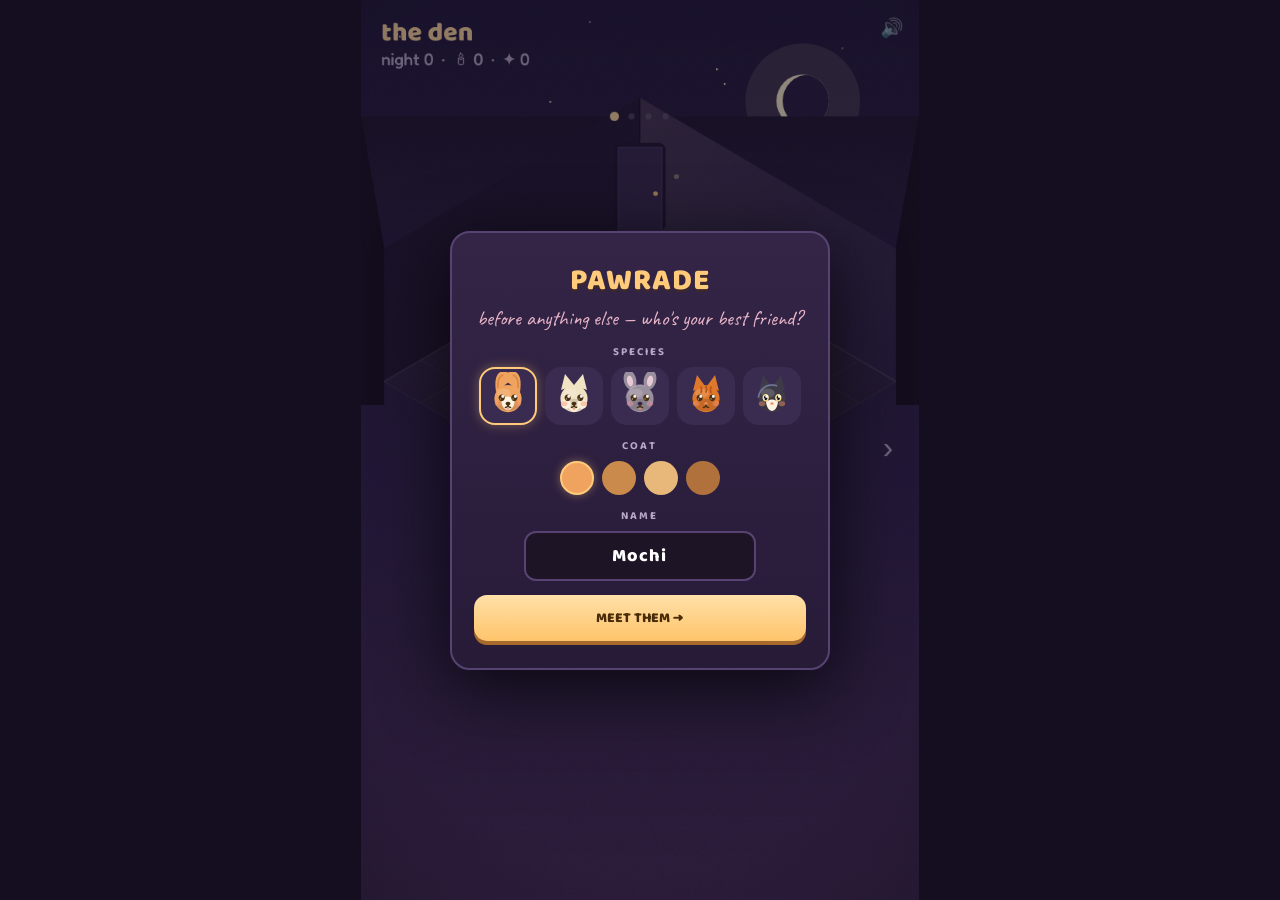
==== commit d418c5dc: "D2: twenty authored board silhouettes replace the eight edge-blobs The room's shape now changes ever" ====
--- a/index.html
+++ b/index.html
@@ -774,7 +774,34 @@
   [[2, 6], [3, 6]],
   [[0, 0], [5, 0], [2, 6], [3, 6]]
 ];
-function maskFor(id) { return MASKS[id % MASKS.length]; }
+// ---- BOARD SILHOUETTES: the room's shape changes every night. '#' = a fixed piece of furniture, '.' = floor. ----
+// 6 wide x 7 tall, authored (never procedural). Perceived variety per unit of work is higher here than anywhere else.
+var SHAPES = [
+  ['......', '......', '......', '......', '......', '......', '......'],   // 0  open floor
+  ['#....#', '......', '......', '......', '......', '......', '#....#'],   // 1  the four corners
+  ['......', '......', '#....#', '##..##', '#....#', '......', '......'],   // 2  hourglass
+  ['......', '.#..#.', '.#..#.', '......', '.#..#.', '.#..#.', '......'],   // 3  two islands
+  ['......', '......', '..##..', '..##..', '..##..', '......', '......'],   // 4  the donut
+  ['......', '#....#', '.#..#.', '..##..', '......', '......', '......'],   // 5  chevron
+  ['#.....', '.#....', '..#...', '...#..', '....#.', '.....#', '......'],   // 6  the staircase
+  ['......', '......', '#....#', '#....#', '#....#', '......', '......'],   // 7  the gate
+  ['......', '......', '......', '......', '..##..', '..##..', '......'],   // 8  the well
+  ['..##..', '.#..#.', '#....#', '......', '......', '......', '......'],   // 9  the arch
+  ['......', '#....#', '.#..#.', '..##..', '.#..#.', '#....#', '......'],   // 10 bowtie
+  ['......', '.#.#..', '......', '..#.#.', '......', '.#.#..', '......'],   // 11 lattice
+  ['......', '#....#', '#....#', '.#..#.', '..##..', '......', '......'],   // 12 funnel
+  ['..##..', '..##..', '......', '......', '......', '..##..', '..##..'],   // 13 pillars
+  ['#.##.#', '......', '......', '......', '......', '......', '......'],   // 14 crown
+  ['......', '......', '......', '###...', '..#...', '..#...', '......'],   // 15 the nook
+  ['.#..#.', '......', '......', '......', '#....#', '.#..#.', '..##..'],   // 16 heartwood
+  ['..##..', '..##..', '......', '......', '#....#', '#....#', '......'],   // 17 keyhole
+  ['......', '......', '......', '......', '......', '#....#', '##..##'],   // 18 the hearth
+  ['......', '#....#', '##..##', '......', '......', '......', '......']    // 19 wings
+];
+function parseShape(rows) { var m = [], y, x; for (y = 0; y < rows.length; y++) for (x = 0; x < rows[y].length; x++) if (rows[y].charAt(x) === '#') m.push([x, y]); return m; }
+var SHAPE_MASKS = []; (function () { for (var si = 0; si < SHAPES.length; si++) SHAPE_MASKS.push(parseShape(SHAPES[si])); })();
+// stride 7 is coprime with 20, so any twenty consecutive nights are all different shapes \u2014 nothing repeats inside a street
+function maskFor(id) { return SHAPE_MASKS[(id * 7) % SHAPE_MASKS.length]; }
 function isMaskedCell(mask, x, y) { for (var i = 0; i < mask.length; i++) if (mask[i][0] === x && mask[i][1] === y) return true; return false; }
 function buildDeck(rng, spec) {
   deck = []; deckPos = 0;
@@ -3405,6 +3432,8 @@
 window._arrival = function (i) { if (screenMode !== 'den') goDen(); startArrival(RESCUE_POOL[i || 0]); };   // dev hook: play the arrival ceremony on demand
 window._cross = function (i) { if (screenMode !== 'den') goDen(); startCrossing(i || 0); };                // dev hook: play the crossing on demand
 window._setTiles = function (arr) { curTiles = tilesFromSpec({ tiles: arr }); return curTiles; };          // dev hook: drop typed tiles onto the live board
+window._night = function (id) { startRun('night', id || 1); return { night: id || 1, mask: curMask, tiles: window._tiles(), par: botPar }; };   // dev hook: jump straight into a night
+window._maskFor = function (id) { return maskFor(id); };
 window._tiles = function () { var o = {}, k; for (k in curTiles) o[k] = { t: curTiles[k].t, n: curTiles[k].n, b: curTiles[k].b }; return o; };
 window._rescueState = function (i) { var r = save.rescues[i || 0]; return r ? { trust: r.trust, spotD: r.spotD, spotL: r.spotL, vused: r.vused, crossing: !!crossingScene, pos: rescueScreenPos } : null; };
 demoCv = $('demo-cv'); dctx = demoCv.getContext('2d');
